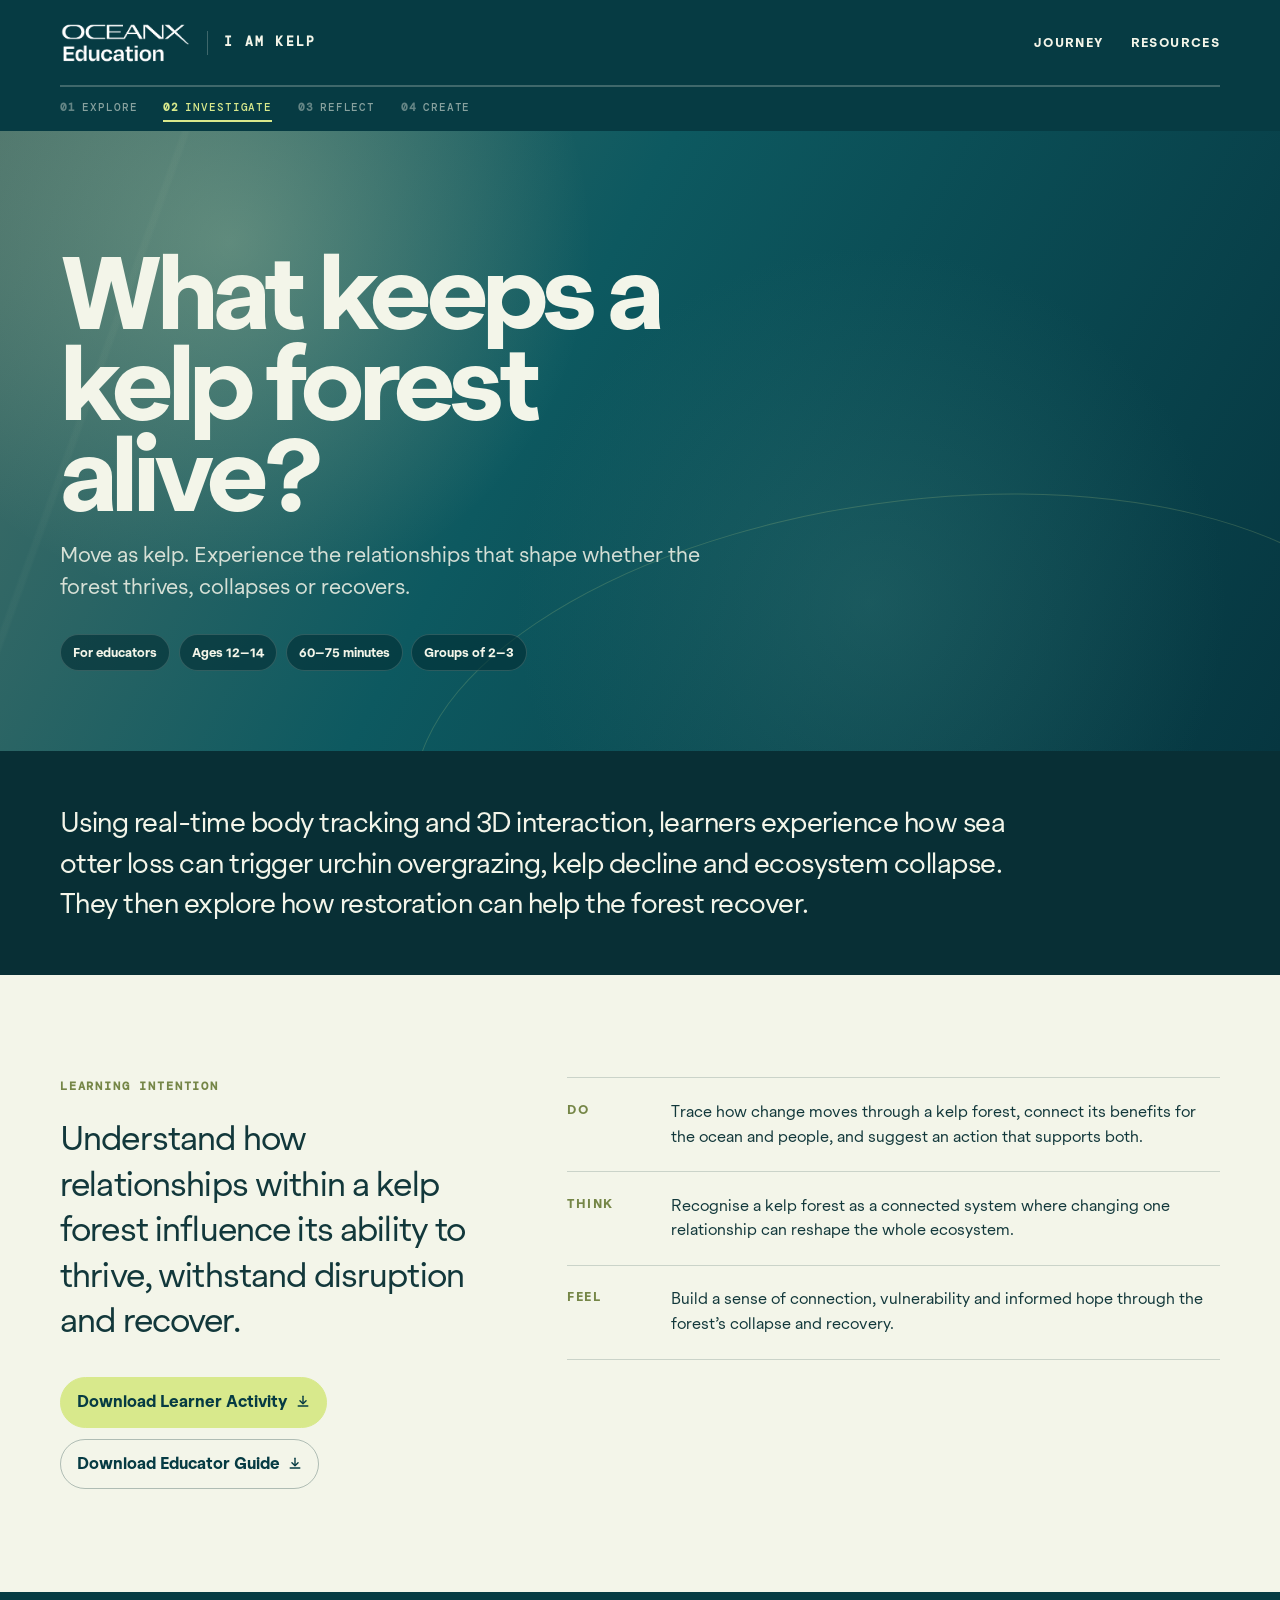
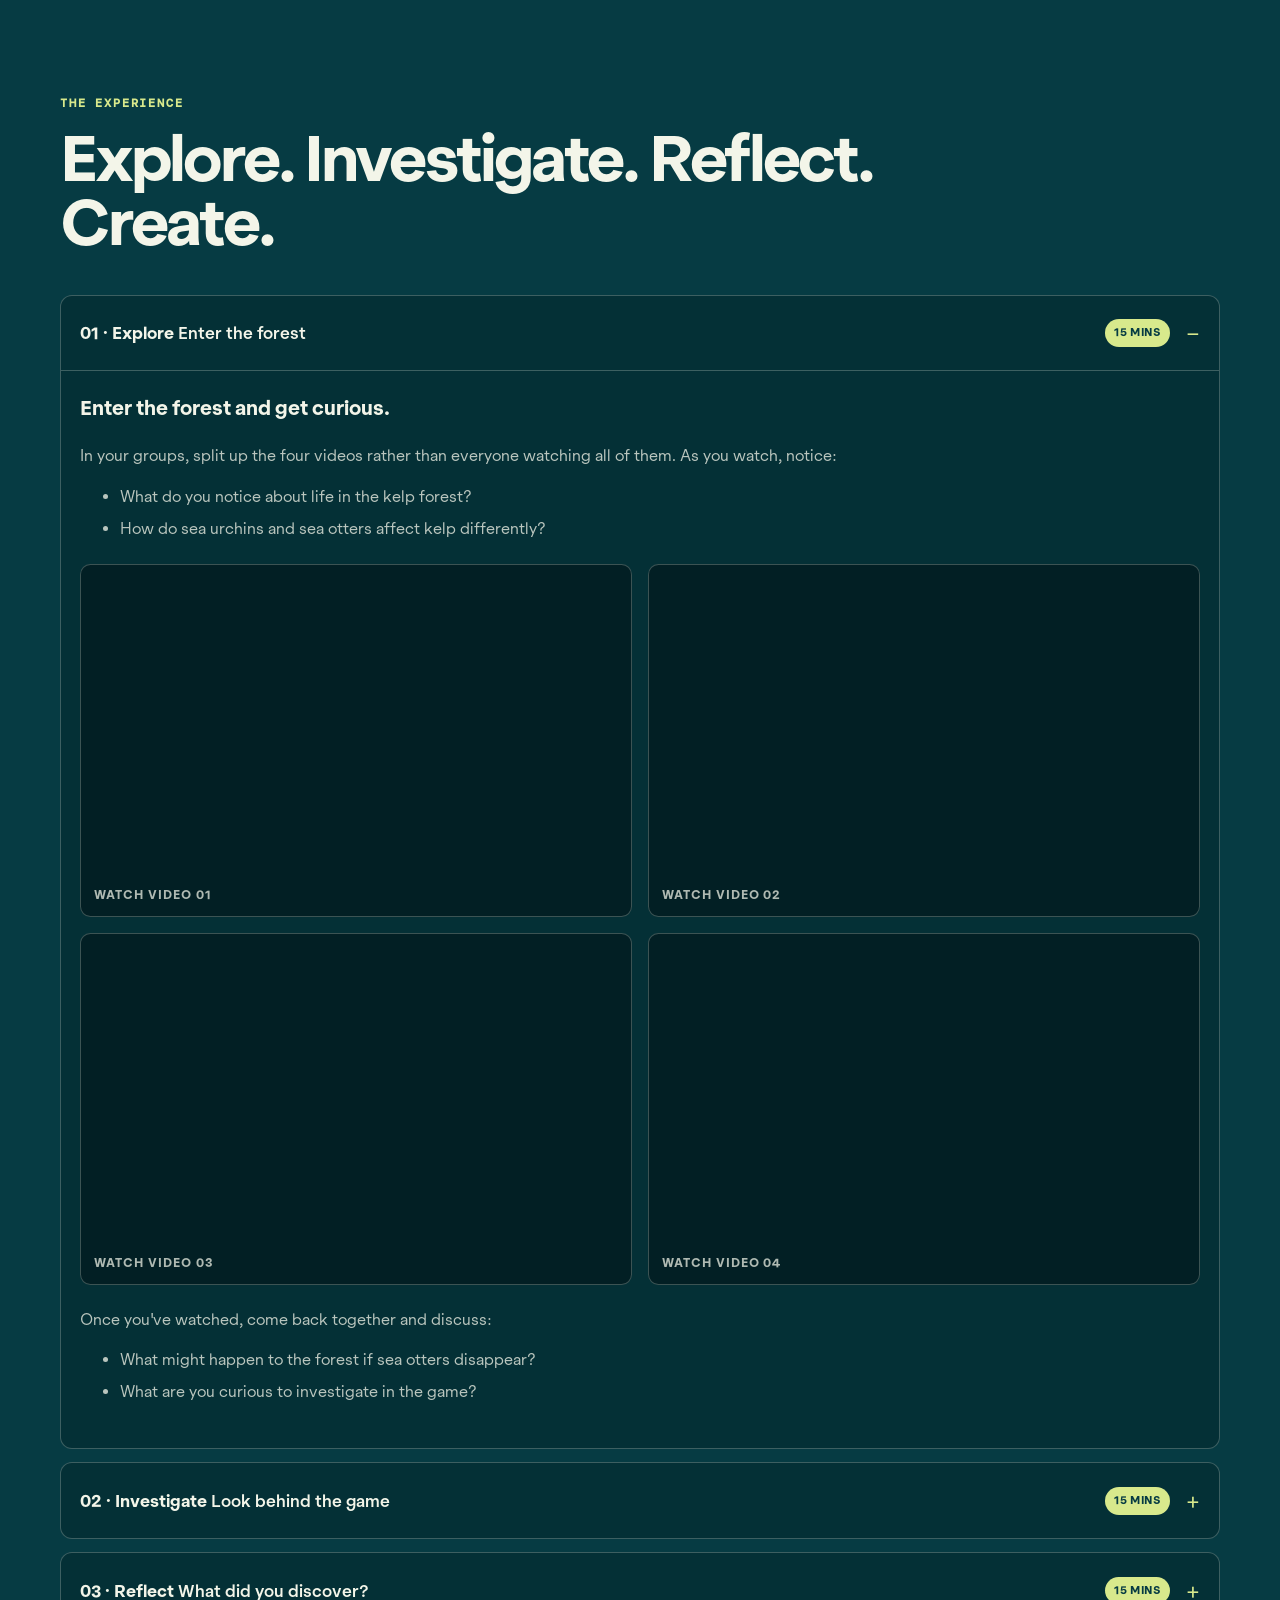
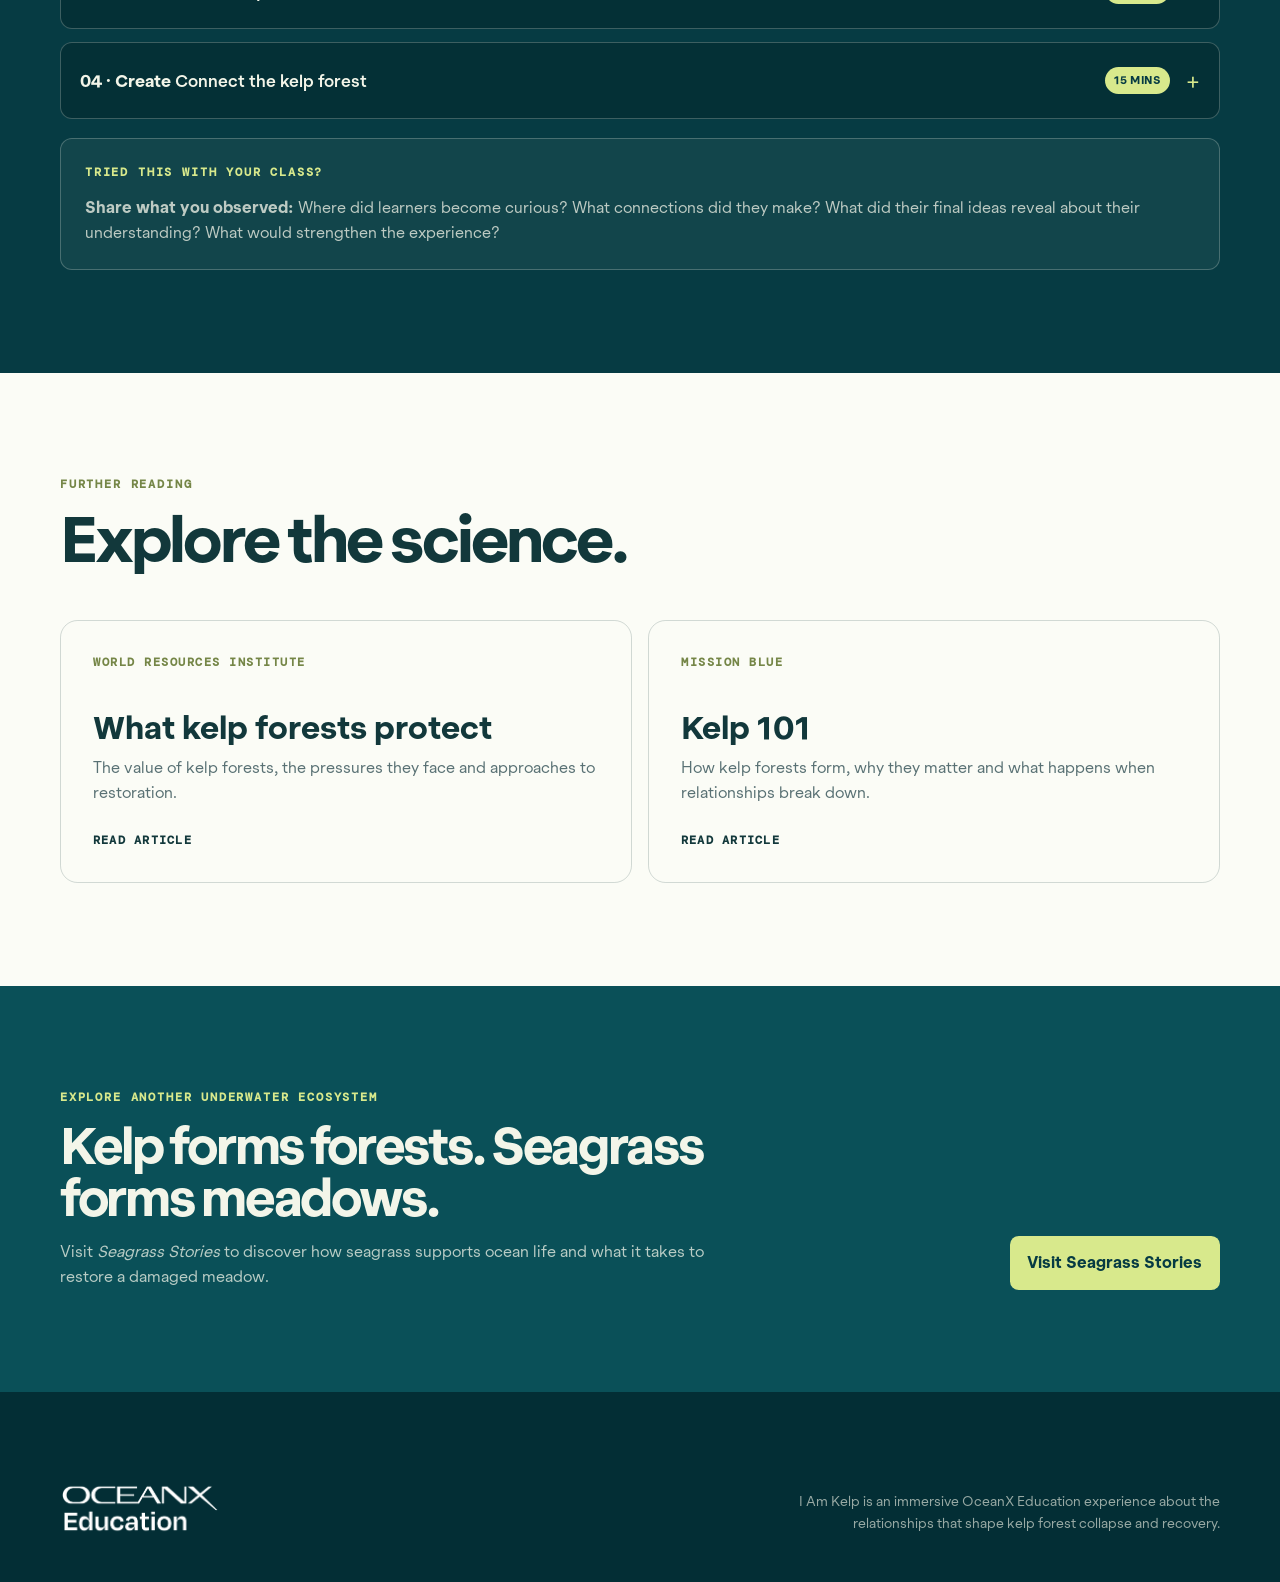
==== index.html @ fa471c7a "UI and navigation updates." ====
<!doctype html>
<html lang="en-GB">
<head>
<meta charset="utf-8"><meta name="viewport" content="width=device-width,initial-scale=1"><meta name="theme-color" content="#073f47">
<meta name="description" content="I Am Kelp learning journey and classroom resources from OceanX Education.">
<title>I Am Kelp | Learning Journey</title>
<link rel="icon" type="image/svg+xml" href="data:image/svg+xml,%3Csvg xmlns='http://www.w3.org/2000/svg' viewBox='0 0 64 64'%3E%3Crect width='64' height='64' rx='14' fill='%23073f47'/%3E%3Cpath d='M31 54c-2-13-1-28 10-44 3 12 0 23-7 31 7-4 12-10 16-18 1 13-5 24-19 31Z' fill='%23d7e98c'/%3E%3Cpath d='M31 54c3-16 8-29 14-38' fill='none' stroke='%23f2f4e8' stroke-width='2.2' stroke-linecap='round'/%3E%3C/svg%3E">
<style>
@font-face{font-family:'Zeist';src:url('assets/fonts/ZeistN2-Light.otf') format('opentype');font-weight:300;font-style:normal;font-display:swap}@font-face{font-family:'Zeist';src:url('assets/fonts/ZeistN2-Regular.otf') format('opentype');font-weight:400;font-style:normal;font-display:swap}@font-face{font-family:'Zeist';src:url('assets/fonts/ZeistN2-Medium.otf') format('opentype');font-weight:500;font-style:normal;font-display:swap}@font-face{font-family:'Zeist';src:url('assets/fonts/ZeistN2-SemiBold.otf') format('opentype');font-weight:600;font-style:normal;font-display:swap}@font-face{font-family:'Zeist';src:url('assets/fonts/ZeistN2-Bold.otf') format('opentype');font-weight:700;font-style:normal;font-display:swap}@font-face{font-family:'DM Mono';src:url('assets/fonts/DMMono-Medium.ttf') format('truetype');font-weight:500;font-style:normal;font-display:swap}
:root{--deep:#063b43;--ocean:#0a5058;--ocean-light:#39787a;--kelp:#758647;--lime:#d8e98c;--foam:#f3f5e9;--paper:#fbfcf6;--ink:#12383b;--muted:#597174;--line:rgba(18,56,59,.18);--white-line:rgba(243,245,233,.24);--shadow:0 20px 55px rgba(2,38,43,.16);--radius:1.1rem;--mono:"DM Mono","SFMono-Regular",monospace}
*{box-sizing:border-box}html{scroll-behavior:smooth}body{margin:0;color:var(--ink);background:var(--paper);font-family:"Zeist","Helvetica Neue",Arial,sans-serif;font-size:1rem;line-height:1.55;-webkit-font-smoothing:antialiased}a{color:inherit}img{max-width:100%}.skip-link{position:absolute;left:1rem;top:-5rem;z-index:20;padding:.7rem 1rem;background:var(--foam);color:var(--deep);border-radius:.4rem}.skip-link:focus{top:1rem}.shell{width:min(1160px,calc(100% - 2rem));margin-inline:auto}
.site-header{position:sticky;top:0;z-index:50;color:var(--foam);background:var(--deep)}.nav{min-height:5.4rem;display:flex;align-items:center;justify-content:space-between;gap:1.5rem;border-bottom:1px solid var(--white-line)}.brand{display:flex;align-items:center;gap:1rem;text-decoration:none}.brand img{width:8.2rem;height:auto}.brand-divider{width:1px;height:1.5rem;background:var(--white-line)}.brand-name{font-size:.83rem;font-weight:750;letter-spacing:.17em;text-transform:uppercase;font-family:var(--mono)}.nav-links{display:flex;align-items:center;gap:1.7rem}.nav-links a{color:var(--foam);text-decoration:none;font-size:.78rem;font-weight:750;letter-spacing:.11em;text-transform:uppercase}.nav-links a:hover,.nav-links a:focus-visible{color:var(--lime)}.progress-shell{border-top:1px solid var(--white-line)}.progress{display:flex;gap:1.6rem;overflow-x:auto;padding:.55rem 0;font-family:var(--mono);font-size:.7rem;letter-spacing:.08em;text-transform:uppercase;scrollbar-width:none}.progress::-webkit-scrollbar{display:none}.progress a{display:flex;align-items:center;gap:.4rem;flex:0 0 auto;color:rgba(243,245,233,.55);text-decoration:none;white-space:nowrap;padding:.2rem 0;border-bottom:2px solid transparent}.progress a b{font-weight:700;color:rgba(243,245,233,.4)}.progress a:hover{color:var(--foam)}.progress a.current{color:var(--lime);border-bottom-color:var(--lime)}.progress a.current b{color:var(--lime)}#journey,#step-1,#step-2,#step-3,#step-4,#resources{scroll-margin-top:8.5rem}
.hero{position:relative;min-height:620px;display:grid;align-items:end;overflow:hidden;color:var(--foam);background:radial-gradient(circle at 18% 18%,rgba(224,235,187,.28),transparent 31%),radial-gradient(circle at 68% 76%,rgba(65,128,124,.3),transparent 36%),linear-gradient(118deg,#466f68 0%,#0d5960 42%,#063640 100%)}.hero:before{content:"";position:absolute;inset:0;opacity:.34;background-image:linear-gradient(110deg,transparent 0 12%,rgba(225,235,194,.09) 12.2% 12.5%,transparent 12.7% 100%);pointer-events:none}.hero:after{content:"";position:absolute;inset:auto -10% -38% 32%;height:78%;border:1px solid rgba(216,233,140,.18);border-radius:50%;transform:rotate(-8deg);pointer-events:none}.hero-content{position:relative;z-index:1;padding:2rem 0 5rem;display:grid;grid-template-columns:minmax(0,1.45fr) minmax(300px,.75fr);align-items:end;gap:4rem}h1,h2,h3,p{margin-top:0}h1{max-width:760px;margin-bottom:1.2rem;font-size:clamp(3.25rem,8vw,6.8rem);line-height:.89;letter-spacing:-.055em}.hero-lead{max-width:680px;margin-bottom:0;color:rgba(243,245,233,.86);font-size:clamp(1.05rem,2vw,1.35rem);line-height:1.45}
main section{padding-block:clamp(4rem,8vw,7rem)}.overview{padding-block:clamp(2rem,4vw,3.5rem);color:var(--foam);background:#082f35}.overview p{max-width:960px;margin:0;font-size:clamp(1.2rem,2.5vw,1.75rem);line-height:1.45;letter-spacing:-.018em}.section-kicker{margin-bottom:.85rem;color:var(--kelp);font-size:.76rem;font-weight:800;letter-spacing:.15em;text-transform:uppercase;font-family:var(--mono)}h2{max-width:850px;margin-bottom:1.1rem;font-size:clamp(2.15rem,5vw,4.2rem);line-height:1;letter-spacing:-.045em}
.intention{background:var(--foam)}.intention-grid{display:grid;grid-template-columns:.78fr 1.22fr;gap:clamp(2rem,7vw,7rem);align-items:start}.intention-statement{padding-top:.35rem;font-size:clamp(1.45rem,3vw,2.15rem);line-height:1.32;letter-spacing:-.025em}.outcomes{display:grid;border-top:1px solid var(--line)}.outcome{display:grid;grid-template-columns:5.5rem 1fr;gap:1rem;padding:1.35rem 0;border-bottom:1px solid var(--line)}.outcome b{color:var(--kelp);font-size:.78rem;letter-spacing:.12em;text-transform:uppercase}.outcome p{margin:0}
.journey{color:var(--foam);background:var(--deep)}.journey .section-kicker{color:var(--lime)}

.meta{display:flex;flex-wrap:wrap;gap:.55rem;margin-top:2rem}.meta span{padding:.48rem .75rem;color:var(--foam);background:rgba(3,46,53,.62);border:1px solid rgba(243,245,233,.16);border-radius:999px;font-size:.78rem;font-weight:700}.downloads{display:flex;flex-wrap:wrap;gap:.7rem;margin-top:2rem}.downloads a{display:inline-flex;align-items:center;gap:.5rem;padding:.75rem 1rem;color:var(--deep);background:var(--lime);border:1px solid var(--lime);border-radius:999px;text-decoration:none;font-weight:800;transition:background-color .18s ease,border-color .18s ease,color .18s ease,box-shadow .18s ease,transform .12s ease}.downloads a:hover{background:#deec9d;border-color:#deec9d;box-shadow:0 4px 14px rgba(216,233,140,.35);transform:translateY(-1px)}.downloads a:active{background:#becd7b;border-color:#becd7b;box-shadow:none;transform:translateY(0) scale(.97)}.downloads a:focus-visible{outline:2px solid var(--lime);outline-offset:2px}.downloads .dl-icon{width:14px;height:14px;flex:0 0 auto;transition:transform .18s ease}.downloads a:hover .dl-icon{transform:translateY(2px)}.downloads a+ a{color:var(--deep);background:transparent;border-color:rgba(18,56,59,.3)}.downloads a+ a:hover{background:rgba(216,233,140,.18);border-color:var(--lime);box-shadow:none}.downloads a+ a:active{background:rgba(216,233,140,.32);border-color:var(--lime)}
.accordions{margin-top:2.5rem;display:grid;gap:.8rem}.accordions details{overflow:hidden;border:1px solid var(--white-line);border-radius:.75rem;background:rgba(1,26,30,.32)}.accordions summary{min-height:4.7rem;display:flex;align-items:center;gap:1rem;padding:1rem 1.2rem;cursor:pointer;list-style:none}.accordions summary::-webkit-details-marker{display:none}.accordions summary span{flex:1 1 auto;min-width:0;font-size:1.05rem;font-weight:600}.accordions summary b{color:var(--foam)}.accordions summary em{flex:0 0 auto;padding:.32rem .58rem;color:var(--deep);background:var(--lime);border-radius:999px;font-size:.7rem;font-style:normal;font-weight:800;letter-spacing:.06em;text-transform:uppercase}.accordions summary:after{content:"+";color:var(--lime);font-size:1.35rem;line-height:1}.accordions details[open] summary{border-bottom:1px solid var(--white-line)}.accordions details[open] summary:after{content:"−"}.detail-body{padding:1.4rem 1.2rem 1.7rem}.detail-body h3{font-size:1.25rem}.detail-body p,.detail-body li{color:rgba(243,245,233,.76)}.detail-body li+li{margin-top:.45rem}.video-grid{display:grid;grid-template-columns:1fr 1fr;gap:1rem;margin:1.4rem 0}.video{overflow:hidden;background:#021f24;border:1px solid var(--white-line);border-radius:.65rem}.video-frame{position:relative;aspect-ratio:16/9}.video iframe{position:absolute;inset:0;width:100%;height:100%;border:0}.video span{display:block;padding:.7rem .8rem;color:rgba(243,245,233,.72);font-size:.76rem;font-weight:750;letter-spacing:.08em;text-transform:uppercase}.game-button{display:inline-flex;align-items:center;gap:1rem;padding:.78rem 1rem;color:var(--deep);background:var(--lime);border-radius:.5rem;text-decoration:none;font-weight:800}.game-button small{font-weight:600;opacity:.72}.create-questions{margin:1.3rem 0;padding:1rem;border-left:3px solid var(--lime);background:rgba(243,245,233,.05)}.create-questions p{margin-bottom:.4rem}.create-questions ol{margin:.4rem 0 0;padding-left:1.25rem}.finish-line{margin-bottom:0!important;padding:1rem;border:1px solid var(--white-line);border-radius:.6rem}.finish-line b{color:var(--lime)}.feedback{margin-top:1.2rem;padding:1.5rem;border:1px solid var(--white-line);border-radius:.75rem;background:rgba(243,245,233,.05)}.feedback p:last-child{margin-bottom:0;color:rgba(243,245,233,.76)}
.resource-grid{margin-top:3rem;display:grid;grid-template-columns:repeat(2,1fr);gap:1rem}.resource-card{min-height:245px;display:flex;flex-direction:column;justify-content:space-between;padding:clamp(1.4rem,3vw,2rem);border:1px solid var(--line);border-radius:var(--radius);text-decoration:none;transition:transform .2s ease,border-color .2s ease,background .2s ease}.resource-card:hover,.resource-card:focus-visible{transform:translateY(-3px);border-color:var(--ocean-light);background:var(--foam)}.resource-type{color:var(--kelp);font-size:.73rem;font-weight:800;letter-spacing:.13em;text-transform:uppercase;font-family:var(--mono)}.resource-card h3{max-width:25ch;margin:2.5rem 0 .65rem;font-size:clamp(1.45rem,2.5vw,2rem);line-height:1.08}.resource-card p{margin:0;color:var(--muted)}.resource-action{margin-top:1.6rem;font-size:.78rem;font-weight:800;letter-spacing:.1em;text-transform:uppercase;font-family:var(--mono)}.next-ecosystem{color:var(--foam);background:var(--ocean)}.next-ecosystem .section-kicker{color:var(--lime)}.next-ecosystem h2{max-width:700px;font-size:clamp(2rem,4vw,3.3rem)}.next-ecosystem p:not(.section-kicker){max-width:650px;margin-bottom:0;color:rgba(243,245,233,.75)}.next-inner{display:flex;align-items:flex-end;justify-content:space-between;gap:3rem}.next-inner>a{flex:0 0 auto;padding:.9rem 1.1rem;color:var(--deep);background:var(--lime);border-radius:.55rem;text-decoration:none;font-weight:800}
footer{color:var(--foam);background:#032e35}.footer-inner{min-height:190px;padding-block:3rem;display:flex;align-items:flex-end;justify-content:space-between;gap:2rem}.footer-logo{width:10rem}.footer-copy{max-width:480px;margin:0;color:rgba(243,245,233,.62);font-size:.87rem;text-align:right}:focus-visible{outline:3px solid var(--lime);outline-offset:4px}
@media(max-width:820px){.nav{min-height:4.8rem}.brand img{width:7.2rem}.brand-divider,.brand-name{display:none}.nav-links a:not(:last-child){display:none}.hero{min-height:auto}.hero-content{padding:2.5rem 0 3rem;grid-template-columns:1fr;gap:2.4rem}.intention-grid{grid-template-columns:1fr}.resource-grid{grid-template-columns:1fr}.next-inner{align-items:flex-start;flex-direction:column;gap:1.5rem}main section{padding-block:clamp(2.75rem,6vw,4.5rem)}.overview{padding-block:clamp(1.5rem,4vw,2.5rem)}.accordions{margin-top:1.8rem}.footer-inner{padding-block:2.25rem}.progress{gap:1.1rem;padding:.45rem 0}#journey,#step-1,#step-2,#step-3,#step-4,#resources{scroll-margin-top:7.25rem}}
@media(max-width:520px){.shell{width:min(100% - 1.25rem,1160px)}.hero-content{padding-top:2rem;padding-bottom:2.4rem}h1{font-size:clamp(2.75rem,14vw,4.3rem)}.hero-lead{font-size:1rem}main section{padding-block:2.5rem}.overview{padding-block:1.5rem}.intention-grid{gap:1.75rem}.accordions{margin-top:1.5rem}.accordions summary{min-height:0;padding:.85rem 1rem}.detail-body{padding:1.1rem 1rem 1.3rem}.outcome{grid-template-columns:1fr;gap:.3rem;padding:1rem 0}.accordions summary{align-items:flex-start;flex-wrap:wrap}.accordions summary span{flex:1 1 70%;font-size:.98rem}.accordions summary em{order:3}.video-grid{grid-template-columns:1fr}.game-button{align-items:flex-start;flex-direction:column;gap:.15rem}.resource-card{min-height:0}.resource-grid{margin-top:1.75rem}.footer-inner{padding-block:1.75rem;align-items:flex-start;flex-direction:column}.footer-copy{text-align:left}.progress{gap:.9rem;font-size:.65rem}#journey,#step-1,#step-2,#step-3,#step-4,#resources{scroll-margin-top:6.75rem}}
@media(prefers-reduced-motion:reduce){html{scroll-behavior:auto}.resource-card{transition:none}}
@media print{@page{size:A4;margin:14mm}body{color:#102f32;background:#fff;font-size:10.5pt}.site-header,footer{display:none}.hero{min-height:auto;color:#102f32;background:none}.hero:before,.hero:after{display:none}.hero-content{display:block;padding:0 0 12mm}h1{font-size:32pt}.hero-lead{color:#415d5f}main section{padding:8mm 0}.overview,.intention,.journey,.resources,.next-ecosystem{color:#102f32;background:none}.overview p{font-size:14pt}.journey .section-kicker,.section-kicker,.next-ecosystem .section-kicker{color:#5e6e35}.accordions details{break-inside:avoid;color:#102f32;background:#fff;border-color:#bbb}.accordions summary{min-height:0;padding:4mm;border-color:#bbb}.accordions summary b{color:#102f32}.accordions summary em{color:#102f32;background:#fff;border:1px solid #999}.accordions summary:after,.video-grid{display:none}.accordions .detail-body{display:block!important;padding:4mm}.detail-body p,.detail-body li,.feedback p:last-child,.next-ecosystem p:not(.section-kicker){color:#415d5f}.feedback{border-color:#bbb;background:#fff}.resource-grid{break-inside:avoid}.resource-card{min-height:0;color:#102f32;background:#fff;box-shadow:none}a{text-decoration:none}}
</style>
</head>
<body>
<a class="skip-link" href="#main">Skip to learning journey</a>
<header class="site-header"><div class="shell nav"><a class="brand" href="#top" aria-label="OceanX Education, I Am Kelp home"><img src="assets/logos/OceanX-Education-Logo-White.png" alt="OceanX Education"><span class="brand-divider" aria-hidden="true"></span><span class="brand-name">I Am Kelp</span></a><nav class="nav-links" aria-label="Main navigation"><a href="#journey">Journey</a><a href="#resources">Resources</a></nav></div><div class="shell progress-shell"><nav class="progress" aria-label="Learning journey progress"><a href="#step-1" data-step="step-1"><b>01</b><span>Explore</span></a><a href="#step-2" data-step="step-2"><b>02</b><span>Investigate</span></a><a href="#step-3" data-step="step-3"><b>03</b><span>Reflect</span></a><a href="#step-4" data-step="step-4"><b>04</b><span>Create</span></a></nav></div></header>
<section class="hero" id="top"><div class="shell hero-content"><div><h1>What keeps a kelp forest alive?</h1><p class="hero-lead">Move as kelp. Experience the relationships that shape whether the forest thrives, collapses or recovers.</p><div class="meta"><span>For educators</span><span>Ages 12–14</span><span>60–75 minutes</span><span>Groups of 2–3</span></div></div></div></section>
<main id="main">
<section class="overview"><div class="shell"><p>Using real-time body tracking and 3D interaction, learners experience how sea otter loss can trigger urchin overgrazing, kelp decline and ecosystem collapse. They then explore how restoration can help the forest recover.</p></div></section>
<section class="intention" id="about"><div class="shell intention-grid"><div><p class="section-kicker">Learning intention</p><p class="intention-statement">Understand how relationships within a kelp forest influence its ability to thrive, withstand disruption and recover.</p><div class="downloads"><a href="iamkelp-learner-activity.html">Download Learner Activity<svg class="dl-icon" viewBox="0 0 16 16" fill="none" stroke="currentColor" stroke-width="1.6" stroke-linecap="round" stroke-linejoin="round" aria-hidden="true"><path d="M8 1.5v8"/><path d="M4.5 6.5L8 10l3.5-3.5"/><path d="M2.5 12.5h11"/></svg></a><a href="iamkelp-educator-guide.html">Download Educator Guide<svg class="dl-icon" viewBox="0 0 16 16" fill="none" stroke="currentColor" stroke-width="1.6" stroke-linecap="round" stroke-linejoin="round" aria-hidden="true"><path d="M8 1.5v8"/><path d="M4.5 6.5L8 10l3.5-3.5"/><path d="M2.5 12.5h11"/></svg></a></div></div><div class="outcomes" aria-label="Learning outcomes"><div class="outcome"><b>Do</b><p>Trace how change moves through a kelp forest, connect its benefits for the ocean and people, and suggest an action that supports both.</p></div><div class="outcome"><b>Think</b><p>Recognise a kelp forest as a connected system where changing one relationship can reshape the whole ecosystem.</p></div><div class="outcome"><b>Feel</b><p>Build a sense of connection, vulnerability and informed hope through the forest’s collapse and recovery.</p></div></div></div></section>
<section class="journey" id="journey"><div class="shell"><p class="section-kicker">The experience</p><h2>Explore. Investigate. Reflect. Create.</h2><div class="accordions">
<details id="step-1" open><summary><span><b>01 · Explore</b> Enter the forest</span><em>15 mins</em></summary><div class="detail-body"><h3>Enter the forest and get curious.</h3><p>In your groups, split up the four videos rather than everyone watching all of them. As you watch, notice:</p><ul><li>What do you notice about life in the kelp forest?</li><li>How do sea urchins and sea otters affect kelp differently?</li></ul><div class="video-grid"><div class="video"><div class="video-frame"><iframe loading="lazy" src="https://www.youtube-nocookie.com/embed/kzHJSJHAJ0c" title="Explore video 1" allow="accelerometer; autoplay; clipboard-write; encrypted-media; gyroscope; picture-in-picture; web-share" allowfullscreen></iframe></div><span>Watch video 01</span></div><div class="video"><div class="video-frame"><iframe loading="lazy" src="https://www.youtube-nocookie.com/embed/5pGdwqCRcDQ" title="Explore video 2" allow="accelerometer; autoplay; clipboard-write; encrypted-media; gyroscope; picture-in-picture; web-share" allowfullscreen></iframe></div><span>Watch video 02</span></div><div class="video"><div class="video-frame"><iframe loading="lazy" src="https://www.youtube-nocookie.com/embed/QQ-idD8qRD4" title="Explore video 3" allow="accelerometer; autoplay; clipboard-write; encrypted-media; gyroscope; picture-in-picture; web-share" allowfullscreen></iframe></div><span>Watch video 03</span></div><div class="video"><div class="video-frame"><iframe loading="lazy" src="https://www.youtube-nocookie.com/embed/fM_bn_nxMwY" title="Explore video 4" allow="accelerometer; autoplay; clipboard-write; encrypted-media; gyroscope; picture-in-picture; web-share" allowfullscreen></iframe></div><span>Watch video 04</span></div></div><p>Once you've watched, come back together and discuss:</p><ul><li>What might happen to the forest if sea otters disappear?</li><li>What are you curious to investigate in the game?</li></ul></div></details>
<details id="step-2"><summary><span><b>02 · Investigate</b> Look behind the game</span><em>15 mins</em></summary><div class="detail-body"><h3>Play through the lens of a scientist.</h3><p>Become kelp, move with the forest and experience changing conditions. As the ecosystem responds, investigate:</p><ul><li>What changes first?</li><li>Which relationships help the forest remain resilient?</li><li>What drives the shift from kelp forest to urchin barren?</li><li>What conditions support recovery?</li></ul><a class="game-button" href="https://i-am-kelp-web.vercel.app/" target="_blank" rel="noopener">Play I Am Kelp <small>Camera access required</small></a><p class="device-note">Use a laptop or desktop with a webcam, positioned so a player's whole body is in frame. Phones and tablets are not supported.</p></div></details>
<details id="step-3"><summary><span><b>03 · Reflect</b> What did you discover?</span><em>15 mins</em></summary><div class="detail-body"><h3>Pause and make sense of the experience.</h3><p>Reflect independently, then compare your thinking with someone else.</p><ul><li>What did you experience that changed how you think about kelp forests?</li><li>Which cause-and-effect relationship now feels most important?</li><li>What are you curious to investigate further?</li></ul></div></details>
<details id="step-4"><summary><span><b>04 · Create</b> Connect the kelp forest</span><em>15 mins</em></summary><div class="detail-body"><h3>How does a healthy kelp forest help both the ocean and people?</h3><p>In groups of 2–3, use the kelp forest drawing starter in the <b>Learner Activity</b>. Colour the forest and add animals, labels and other details that show how life is connected. Then add:</p><ul><li>animals and plants that depend on kelp</li><li>ways kelp forests help people</li><li>threats that can damage the forest</li><li>actions that could help it recover</li></ul><p>Draw lines between ideas. Label each connection with a phrase such as <i>provides a home for</i>, <i>protects</i>, <i>depends on</i>, <i>damages</i> or <i>helps recover</i>.</p><div class="create-questions"><p><b>Discuss</b></p><ol><li>Which benefit matters most to ocean life?</li><li>Which benefit matters most to people?</li><li>Could helping people ever harm the forest?</li><li>What could we do to support both?</li></ol></div><p class="finish-line"><b>Finish this sentence:</b><br>We would __________ because it would help __________ and __________.</p></div></details>
</div><aside class="feedback"><p class="section-kicker">Tried this with your class?</p><p><b>Share what you observed:</b> Where did learners become curious? What connections did they make? What did their final ideas reveal about their understanding? What would strengthen the experience?</p></aside></div></section>
<section class="resources" id="resources"><div class="shell"><p class="section-kicker">Further reading</p><h2>Explore the science.</h2><div class="resource-grid"><a class="resource-card" href="https://www.wri.org/insights/what-kelp-forests-protect" target="_blank" rel="noopener"><span class="resource-type">World Resources Institute</span><div><h3>What kelp forests protect</h3><p>The value of kelp forests, the pressures they face and approaches to restoration.</p><div class="resource-action">Read article</div></div></a><a class="resource-card" href="https://missionblue.org/2025/05/kelp-101-what-are-kelp-forests-and-why-do-they-matter/" target="_blank" rel="noopener"><span class="resource-type">Mission Blue</span><div><h3>Kelp 101</h3><p>How kelp forests form, why they matter and what happens when relationships break down.</p><div class="resource-action">Read article</div></div></a></div></div></section>
<section class="next-ecosystem"><div class="shell next-inner"><div><p class="section-kicker">Explore another underwater ecosystem</p><h2>Kelp forms forests. Seagrass forms meadows.</h2><p>Visit <i>Seagrass Stories</i> to discover how seagrass supports ocean life and what it takes to restore a damaged meadow.</p></div><a href="https://seagrassstoriesforschools.oceanx.org/" target="_blank" rel="noopener">Visit Seagrass Stories</a></div></section>
</main>
<footer><div class="shell footer-inner"><img class="footer-logo" src="assets/logos/OceanX-Education-Logo-White.png" alt="OceanX Education"><p class="footer-copy">I Am Kelp is an immersive OceanX Education experience about the relationships that shape kelp forest collapse and recovery.</p></div></footer>
<script>(function(){
var links=document.querySelectorAll('.progress a');
links.forEach(function(a){
a.addEventListener('click',function(){
var d=document.getElementById(a.getAttribute('data-step'));
if(d)d.open=true;
});
});
if('IntersectionObserver' in window){
var observer=new IntersectionObserver(function(entries){
entries.forEach(function(entry){
if(!entry.isIntersecting)return;
var link=document.querySelector('.progress a[data-step="'+entry.target.id+'"]');
if(!link)return;
links.forEach(function(a){a.classList.remove('current');});
link.classList.add('current');
});
},{rootMargin:'-45% 0px -50% 0px',threshold:0});
links.forEach(function(a){
var el=document.getElementById(a.getAttribute('data-step'));
if(el)observer.observe(el);
});
}
})();</script>
</body></html>
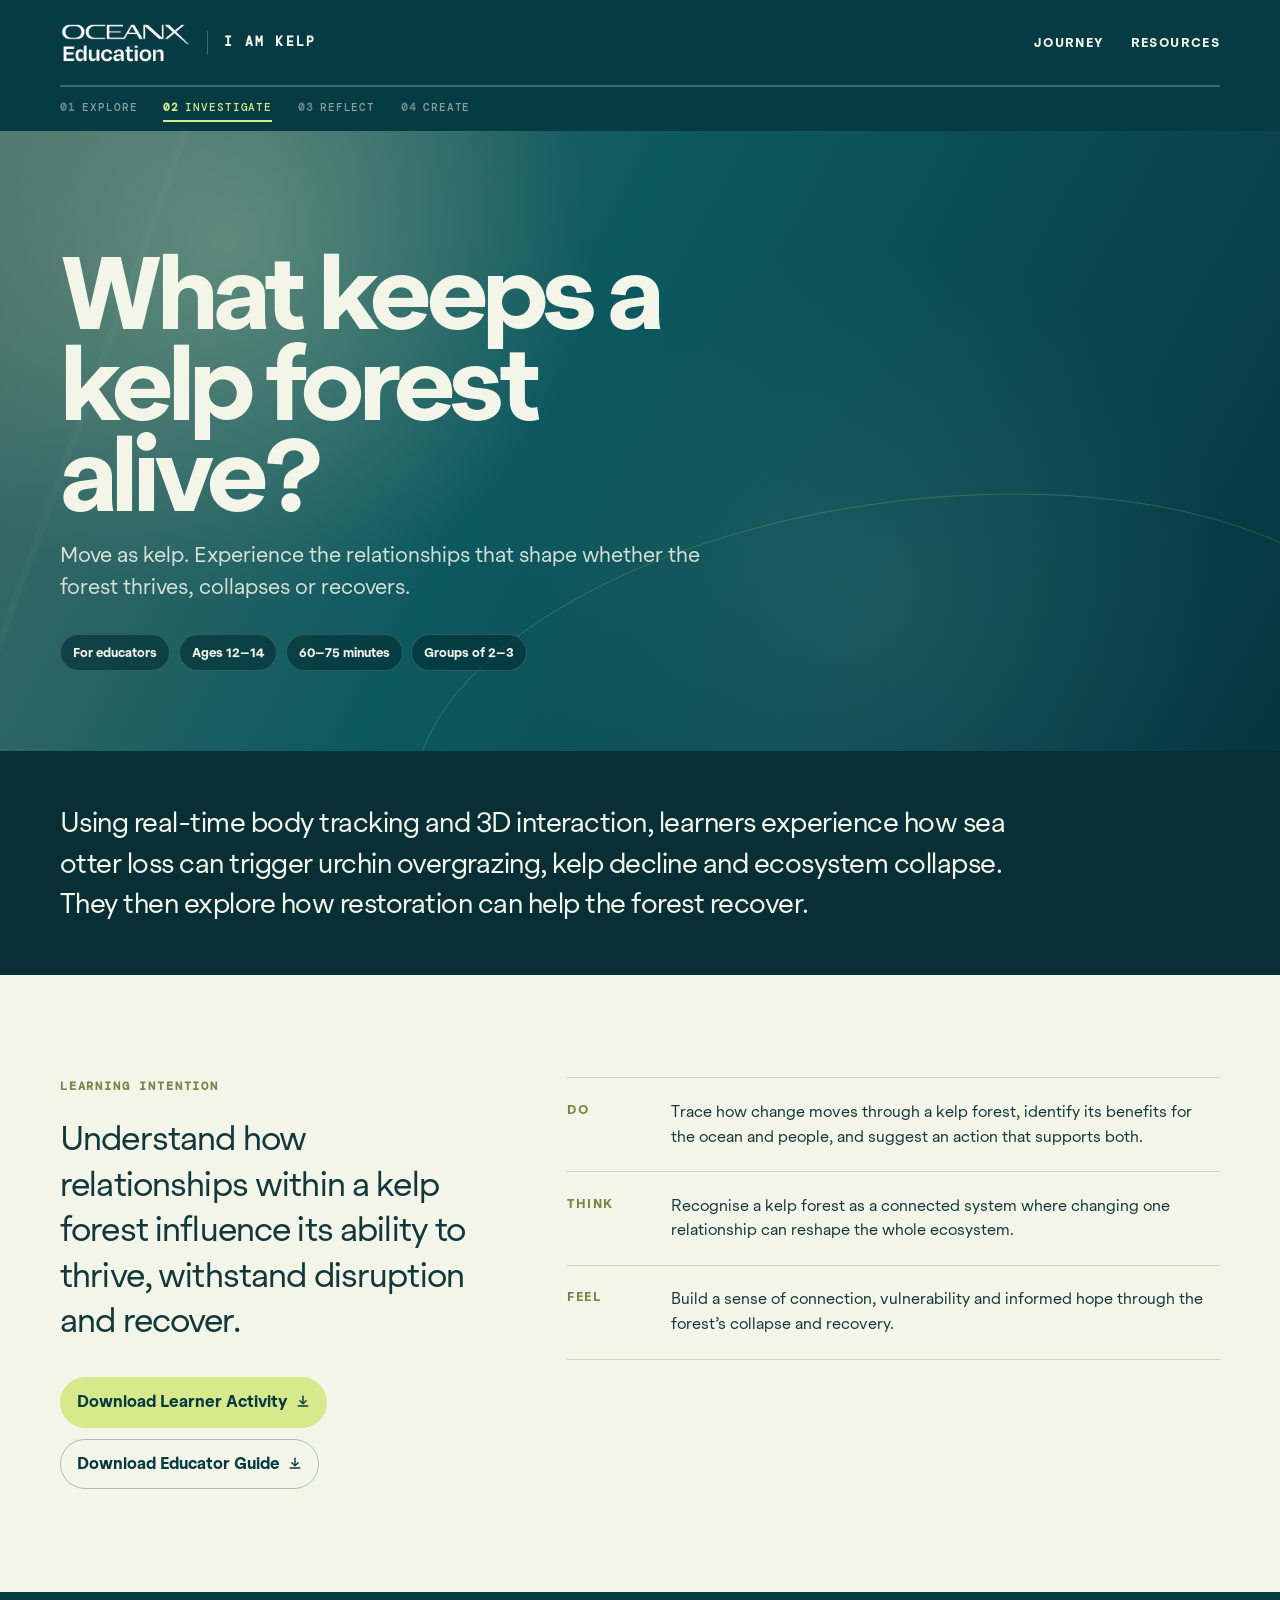
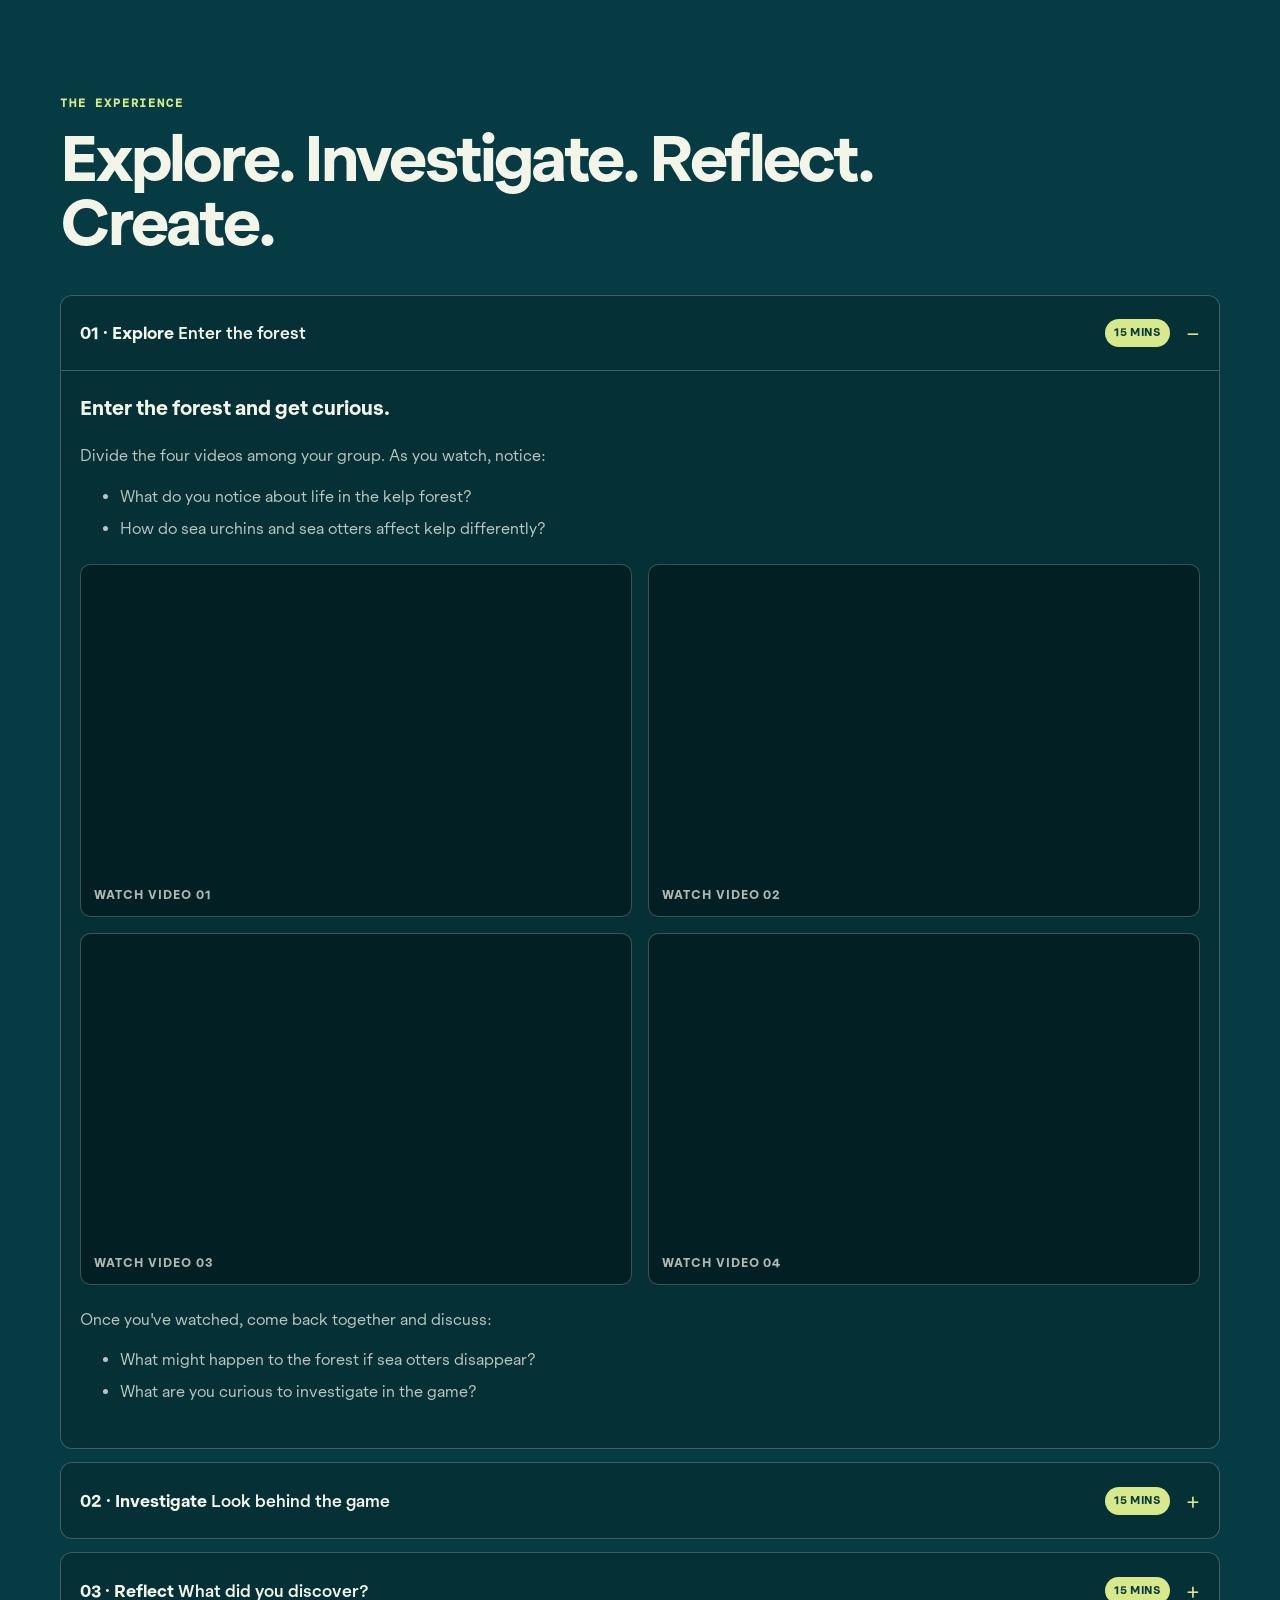
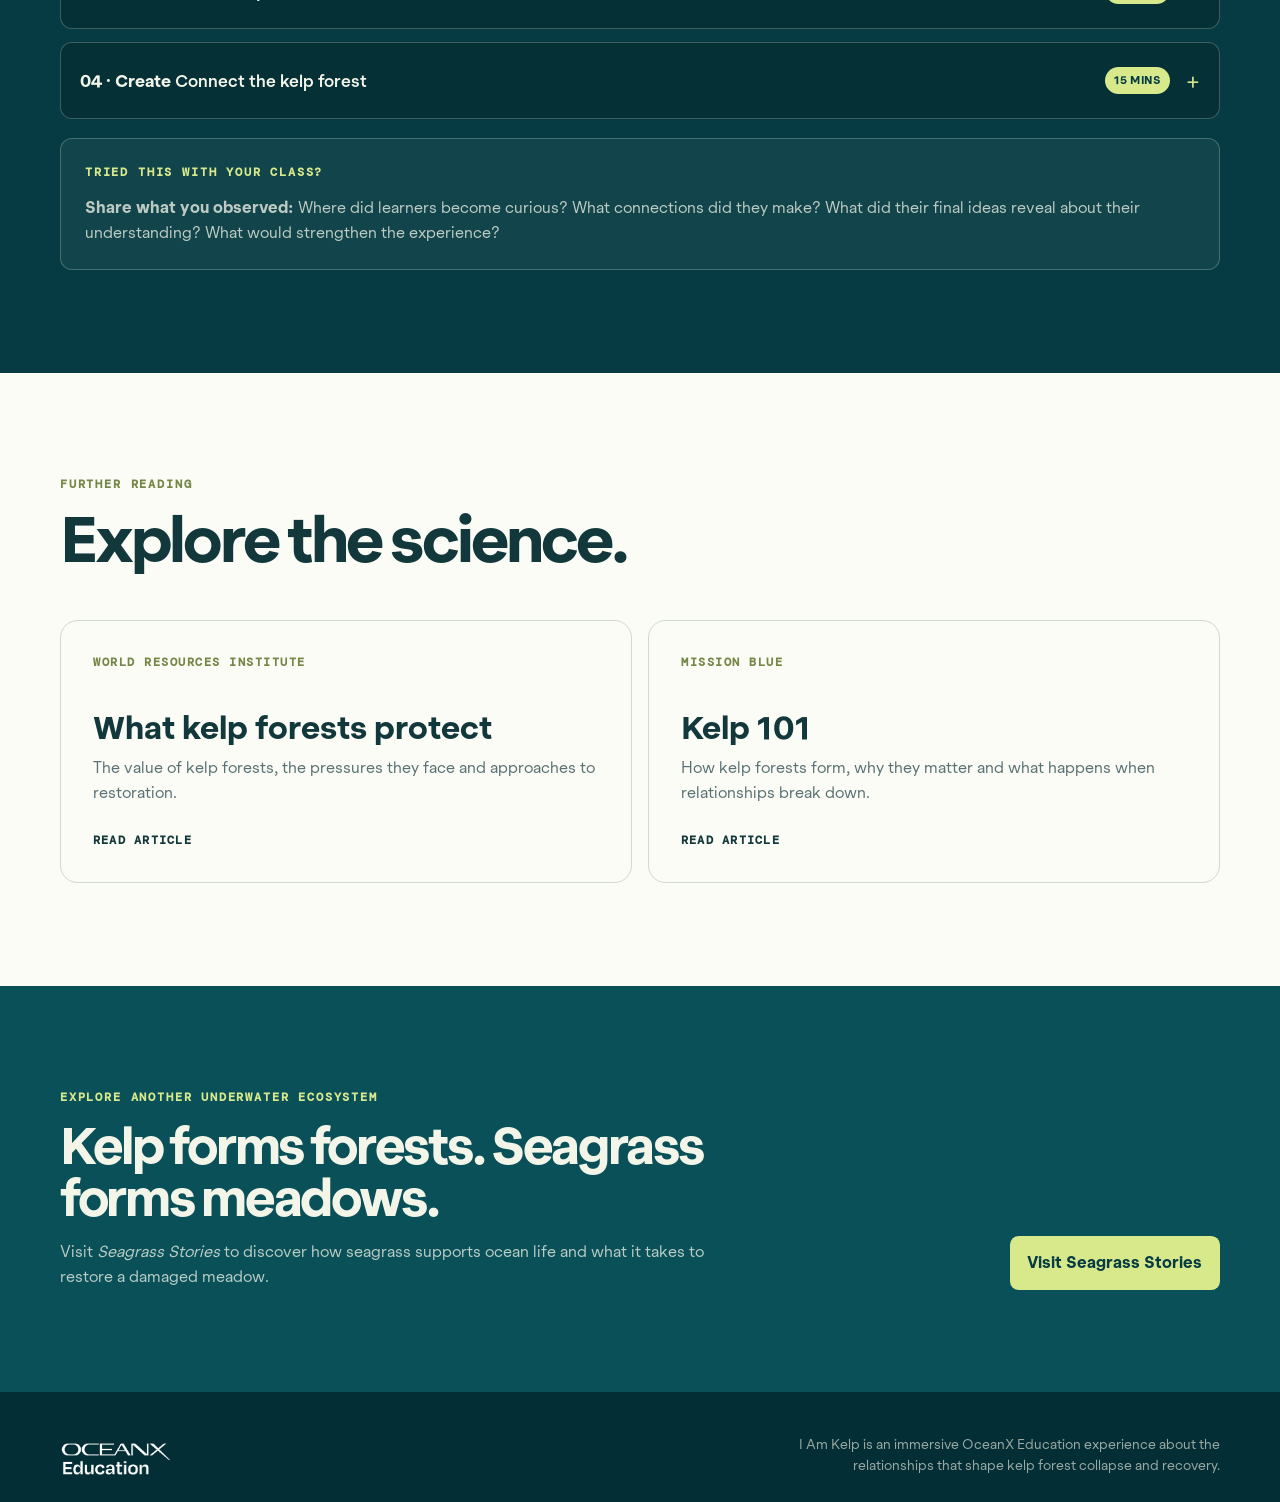
==== commit fd2d8172: "Refine modular page structure" ====
--- a/index.html
+++ b/index.html
@@ -1,69 +1,275 @@
 <!doctype html>
 <html lang="en-GB">
+
 <head>
-<meta charset="utf-8"><meta name="viewport" content="width=device-width,initial-scale=1"><meta name="theme-color" content="#073f47">
-<meta name="description" content="I Am Kelp learning journey and classroom resources from OceanX Education.">
-<title>I Am Kelp | Learning Journey</title>
-<link rel="icon" type="image/svg+xml" href="data:image/svg+xml,%3Csvg xmlns='http://www.w3.org/2000/svg' viewBox='0 0 64 64'%3E%3Crect width='64' height='64' rx='14' fill='%23073f47'/%3E%3Cpath d='M31 54c-2-13-1-28 10-44 3 12 0 23-7 31 7-4 12-10 16-18 1 13-5 24-19 31Z' fill='%23d7e98c'/%3E%3Cpath d='M31 54c3-16 8-29 14-38' fill='none' stroke='%23f2f4e8' stroke-width='2.2' stroke-linecap='round'/%3E%3C/svg%3E">
-<style>
-@font-face{font-family:'Zeist';src:url('assets/fonts/ZeistN2-Light.otf') format('opentype');font-weight:300;font-style:normal;font-display:swap}@font-face{font-family:'Zeist';src:url('assets/fonts/ZeistN2-Regular.otf') format('opentype');font-weight:400;font-style:normal;font-display:swap}@font-face{font-family:'Zeist';src:url('assets/fonts/ZeistN2-Medium.otf') format('opentype');font-weight:500;font-style:normal;font-display:swap}@font-face{font-family:'Zeist';src:url('assets/fonts/ZeistN2-SemiBold.otf') format('opentype');font-weight:600;font-style:normal;font-display:swap}@font-face{font-family:'Zeist';src:url('assets/fonts/ZeistN2-Bold.otf') format('opentype');font-weight:700;font-style:normal;font-display:swap}@font-face{font-family:'DM Mono';src:url('assets/fonts/DMMono-Medium.ttf') format('truetype');font-weight:500;font-style:normal;font-display:swap}
-:root{--deep:#063b43;--ocean:#0a5058;--ocean-light:#39787a;--kelp:#758647;--lime:#d8e98c;--foam:#f3f5e9;--paper:#fbfcf6;--ink:#12383b;--muted:#597174;--line:rgba(18,56,59,.18);--white-line:rgba(243,245,233,.24);--shadow:0 20px 55px rgba(2,38,43,.16);--radius:1.1rem;--mono:"DM Mono","SFMono-Regular",monospace}
-*{box-sizing:border-box}html{scroll-behavior:smooth}body{margin:0;color:var(--ink);background:var(--paper);font-family:"Zeist","Helvetica Neue",Arial,sans-serif;font-size:1rem;line-height:1.55;-webkit-font-smoothing:antialiased}a{color:inherit}img{max-width:100%}.skip-link{position:absolute;left:1rem;top:-5rem;z-index:20;padding:.7rem 1rem;background:var(--foam);color:var(--deep);border-radius:.4rem}.skip-link:focus{top:1rem}.shell{width:min(1160px,calc(100% - 2rem));margin-inline:auto}
-.site-header{position:sticky;top:0;z-index:50;color:var(--foam);background:var(--deep)}.nav{min-height:5.4rem;display:flex;align-items:center;justify-content:space-between;gap:1.5rem;border-bottom:1px solid var(--white-line)}.brand{display:flex;align-items:center;gap:1rem;text-decoration:none}.brand img{width:8.2rem;height:auto}.brand-divider{width:1px;height:1.5rem;background:var(--white-line)}.brand-name{font-size:.83rem;font-weight:750;letter-spacing:.17em;text-transform:uppercase;font-family:var(--mono)}.nav-links{display:flex;align-items:center;gap:1.7rem}.nav-links a{color:var(--foam);text-decoration:none;font-size:.78rem;font-weight:750;letter-spacing:.11em;text-transform:uppercase}.nav-links a:hover,.nav-links a:focus-visible{color:var(--lime)}.progress-shell{border-top:1px solid var(--white-line)}.progress{display:flex;gap:1.6rem;overflow-x:auto;padding:.55rem 0;font-family:var(--mono);font-size:.7rem;letter-spacing:.08em;text-transform:uppercase;scrollbar-width:none}.progress::-webkit-scrollbar{display:none}.progress a{display:flex;align-items:center;gap:.4rem;flex:0 0 auto;color:rgba(243,245,233,.55);text-decoration:none;white-space:nowrap;padding:.2rem 0;border-bottom:2px solid transparent}.progress a b{font-weight:700;color:rgba(243,245,233,.4)}.progress a:hover{color:var(--foam)}.progress a.current{color:var(--lime);border-bottom-color:var(--lime)}.progress a.current b{color:var(--lime)}#journey,#step-1,#step-2,#step-3,#step-4,#resources{scroll-margin-top:8.5rem}
-.hero{position:relative;min-height:620px;display:grid;align-items:end;overflow:hidden;color:var(--foam);background:radial-gradient(circle at 18% 18%,rgba(224,235,187,.28),transparent 31%),radial-gradient(circle at 68% 76%,rgba(65,128,124,.3),transparent 36%),linear-gradient(118deg,#466f68 0%,#0d5960 42%,#063640 100%)}.hero:before{content:"";position:absolute;inset:0;opacity:.34;background-image:linear-gradient(110deg,transparent 0 12%,rgba(225,235,194,.09) 12.2% 12.5%,transparent 12.7% 100%);pointer-events:none}.hero:after{content:"";position:absolute;inset:auto -10% -38% 32%;height:78%;border:1px solid rgba(216,233,140,.18);border-radius:50%;transform:rotate(-8deg);pointer-events:none}.hero-content{position:relative;z-index:1;padding:2rem 0 5rem;display:grid;grid-template-columns:minmax(0,1.45fr) minmax(300px,.75fr);align-items:end;gap:4rem}h1,h2,h3,p{margin-top:0}h1{max-width:760px;margin-bottom:1.2rem;font-size:clamp(3.25rem,8vw,6.8rem);line-height:.89;letter-spacing:-.055em}.hero-lead{max-width:680px;margin-bottom:0;color:rgba(243,245,233,.86);font-size:clamp(1.05rem,2vw,1.35rem);line-height:1.45}
-main section{padding-block:clamp(4rem,8vw,7rem)}.overview{padding-block:clamp(2rem,4vw,3.5rem);color:var(--foam);background:#082f35}.overview p{max-width:960px;margin:0;font-size:clamp(1.2rem,2.5vw,1.75rem);line-height:1.45;letter-spacing:-.018em}.section-kicker{margin-bottom:.85rem;color:var(--kelp);font-size:.76rem;font-weight:800;letter-spacing:.15em;text-transform:uppercase;font-family:var(--mono)}h2{max-width:850px;margin-bottom:1.1rem;font-size:clamp(2.15rem,5vw,4.2rem);line-height:1;letter-spacing:-.045em}
-.intention{background:var(--foam)}.intention-grid{display:grid;grid-template-columns:.78fr 1.22fr;gap:clamp(2rem,7vw,7rem);align-items:start}.intention-statement{padding-top:.35rem;font-size:clamp(1.45rem,3vw,2.15rem);line-height:1.32;letter-spacing:-.025em}.outcomes{display:grid;border-top:1px solid var(--line)}.outcome{display:grid;grid-template-columns:5.5rem 1fr;gap:1rem;padding:1.35rem 0;border-bottom:1px solid var(--line)}.outcome b{color:var(--kelp);font-size:.78rem;letter-spacing:.12em;text-transform:uppercase}.outcome p{margin:0}
-.journey{color:var(--foam);background:var(--deep)}.journey .section-kicker{color:var(--lime)}
+    <meta charset="utf-8">
+    <meta name="viewport" content="width=device-width,initial-scale=1">
+    <meta name="theme-color" content="#073f47">
+    <meta name="description" content="I Am Kelp learning journey and classroom resources from OceanX Education.">
+    <title>I Am Kelp | Learning Journey</title>
+    <link rel="icon" type="image/svg+xml"
+        href="data:image/svg+xml,%3Csvg xmlns='http://www.w3.org/2000/svg' viewBox='0 0 64 64'%3E%3Crect width='64' height='64' rx='14' fill='%23073f47'/%3E%3Cpath d='M31 54c-2-13-1-28 10-44 3 12 0 23-7 31 7-4 12-10 16-18 1 13-5 24-19 31Z' fill='%23d7e98c'/%3E%3Cpath d='M31 54c3-16 8-29 14-38' fill='none' stroke='%23f2f4e8' stroke-width='2.2' stroke-linecap='round'/%3E%3C/svg%3E">
+            <link rel="stylesheet" href="main.css">
+        <link rel="stylesheet" href="styles.css">
+</head>
 
-.meta{display:flex;flex-wrap:wrap;gap:.55rem;margin-top:2rem}.meta span{padding:.48rem .75rem;color:var(--foam);background:rgba(3,46,53,.62);border:1px solid rgba(243,245,233,.16);border-radius:999px;font-size:.78rem;font-weight:700}.downloads{display:flex;flex-wrap:wrap;gap:.7rem;margin-top:2rem}.downloads a{display:inline-flex;align-items:center;gap:.5rem;padding:.75rem 1rem;color:var(--deep);background:var(--lime);border:1px solid var(--lime);border-radius:999px;text-decoration:none;font-weight:800;transition:background-color .18s ease,border-color .18s ease,color .18s ease,box-shadow .18s ease,transform .12s ease}.downloads a:hover{background:#deec9d;border-color:#deec9d;box-shadow:0 4px 14px rgba(216,233,140,.35);transform:translateY(-1px)}.downloads a:active{background:#becd7b;border-color:#becd7b;box-shadow:none;transform:translateY(0) scale(.97)}.downloads a:focus-visible{outline:2px solid var(--lime);outline-offset:2px}.downloads .dl-icon{width:14px;height:14px;flex:0 0 auto;transition:transform .18s ease}.downloads a:hover .dl-icon{transform:translateY(2px)}.downloads a+ a{color:var(--deep);background:transparent;border-color:rgba(18,56,59,.3)}.downloads a+ a:hover{background:rgba(216,233,140,.18);border-color:var(--lime);box-shadow:none}.downloads a+ a:active{background:rgba(216,233,140,.32);border-color:var(--lime)}
-.accordions{margin-top:2.5rem;display:grid;gap:.8rem}.accordions details{overflow:hidden;border:1px solid var(--white-line);border-radius:.75rem;background:rgba(1,26,30,.32)}.accordions summary{min-height:4.7rem;display:flex;align-items:center;gap:1rem;padding:1rem 1.2rem;cursor:pointer;list-style:none}.accordions summary::-webkit-details-marker{display:none}.accordions summary span{flex:1 1 auto;min-width:0;font-size:1.05rem;font-weight:600}.accordions summary b{color:var(--foam)}.accordions summary em{flex:0 0 auto;padding:.32rem .58rem;color:var(--deep);background:var(--lime);border-radius:999px;font-size:.7rem;font-style:normal;font-weight:800;letter-spacing:.06em;text-transform:uppercase}.accordions summary:after{content:"+";color:var(--lime);font-size:1.35rem;line-height:1}.accordions details[open] summary{border-bottom:1px solid var(--white-line)}.accordions details[open] summary:after{content:"−"}.detail-body{padding:1.4rem 1.2rem 1.7rem}.detail-body h3{font-size:1.25rem}.detail-body p,.detail-body li{color:rgba(243,245,233,.76)}.detail-body li+li{margin-top:.45rem}.video-grid{display:grid;grid-template-columns:1fr 1fr;gap:1rem;margin:1.4rem 0}.video{overflow:hidden;background:#021f24;border:1px solid var(--white-line);border-radius:.65rem}.video-frame{position:relative;aspect-ratio:16/9}.video iframe{position:absolute;inset:0;width:100%;height:100%;border:0}.video span{display:block;padding:.7rem .8rem;color:rgba(243,245,233,.72);font-size:.76rem;font-weight:750;letter-spacing:.08em;text-transform:uppercase}.game-button{display:inline-flex;align-items:center;gap:1rem;padding:.78rem 1rem;color:var(--deep);background:var(--lime);border-radius:.5rem;text-decoration:none;font-weight:800}.game-button small{font-weight:600;opacity:.72}.create-questions{margin:1.3rem 0;padding:1rem;border-left:3px solid var(--lime);background:rgba(243,245,233,.05)}.create-questions p{margin-bottom:.4rem}.create-questions ol{margin:.4rem 0 0;padding-left:1.25rem}.finish-line{margin-bottom:0!important;padding:1rem;border:1px solid var(--white-line);border-radius:.6rem}.finish-line b{color:var(--lime)}.feedback{margin-top:1.2rem;padding:1.5rem;border:1px solid var(--white-line);border-radius:.75rem;background:rgba(243,245,233,.05)}.feedback p:last-child{margin-bottom:0;color:rgba(243,245,233,.76)}
-.resource-grid{margin-top:3rem;display:grid;grid-template-columns:repeat(2,1fr);gap:1rem}.resource-card{min-height:245px;display:flex;flex-direction:column;justify-content:space-between;padding:clamp(1.4rem,3vw,2rem);border:1px solid var(--line);border-radius:var(--radius);text-decoration:none;transition:transform .2s ease,border-color .2s ease,background .2s ease}.resource-card:hover,.resource-card:focus-visible{transform:translateY(-3px);border-color:var(--ocean-light);background:var(--foam)}.resource-type{color:var(--kelp);font-size:.73rem;font-weight:800;letter-spacing:.13em;text-transform:uppercase;font-family:var(--mono)}.resource-card h3{max-width:25ch;margin:2.5rem 0 .65rem;font-size:clamp(1.45rem,2.5vw,2rem);line-height:1.08}.resource-card p{margin:0;color:var(--muted)}.resource-action{margin-top:1.6rem;font-size:.78rem;font-weight:800;letter-spacing:.1em;text-transform:uppercase;font-family:var(--mono)}.next-ecosystem{color:var(--foam);background:var(--ocean)}.next-ecosystem .section-kicker{color:var(--lime)}.next-ecosystem h2{max-width:700px;font-size:clamp(2rem,4vw,3.3rem)}.next-ecosystem p:not(.section-kicker){max-width:650px;margin-bottom:0;color:rgba(243,245,233,.75)}.next-inner{display:flex;align-items:flex-end;justify-content:space-between;gap:3rem}.next-inner>a{flex:0 0 auto;padding:.9rem 1.1rem;color:var(--deep);background:var(--lime);border-radius:.55rem;text-decoration:none;font-weight:800}
-footer{color:var(--foam);background:#032e35}.footer-inner{min-height:190px;padding-block:3rem;display:flex;align-items:flex-end;justify-content:space-between;gap:2rem}.footer-logo{width:10rem}.footer-copy{max-width:480px;margin:0;color:rgba(243,245,233,.62);font-size:.87rem;text-align:right}:focus-visible{outline:3px solid var(--lime);outline-offset:4px}
-@media(max-width:820px){.nav{min-height:4.8rem}.brand img{width:7.2rem}.brand-divider,.brand-name{display:none}.nav-links a:not(:last-child){display:none}.hero{min-height:auto}.hero-content{padding:2.5rem 0 3rem;grid-template-columns:1fr;gap:2.4rem}.intention-grid{grid-template-columns:1fr}.resource-grid{grid-template-columns:1fr}.next-inner{align-items:flex-start;flex-direction:column;gap:1.5rem}main section{padding-block:clamp(2.75rem,6vw,4.5rem)}.overview{padding-block:clamp(1.5rem,4vw,2.5rem)}.accordions{margin-top:1.8rem}.footer-inner{padding-block:2.25rem}.progress{gap:1.1rem;padding:.45rem 0}#journey,#step-1,#step-2,#step-3,#step-4,#resources{scroll-margin-top:7.25rem}}
-@media(max-width:520px){.shell{width:min(100% - 1.25rem,1160px)}.hero-content{padding-top:2rem;padding-bottom:2.4rem}h1{font-size:clamp(2.75rem,14vw,4.3rem)}.hero-lead{font-size:1rem}main section{padding-block:2.5rem}.overview{padding-block:1.5rem}.intention-grid{gap:1.75rem}.accordions{margin-top:1.5rem}.accordions summary{min-height:0;padding:.85rem 1rem}.detail-body{padding:1.1rem 1rem 1.3rem}.outcome{grid-template-columns:1fr;gap:.3rem;padding:1rem 0}.accordions summary{align-items:flex-start;flex-wrap:wrap}.accordions summary span{flex:1 1 70%;font-size:.98rem}.accordions summary em{order:3}.video-grid{grid-template-columns:1fr}.game-button{align-items:flex-start;flex-direction:column;gap:.15rem}.resource-card{min-height:0}.resource-grid{margin-top:1.75rem}.footer-inner{padding-block:1.75rem;align-items:flex-start;flex-direction:column}.footer-copy{text-align:left}.progress{gap:.9rem;font-size:.65rem}#journey,#step-1,#step-2,#step-3,#step-4,#resources{scroll-margin-top:6.75rem}}
-@media(prefers-reduced-motion:reduce){html{scroll-behavior:auto}.resource-card{transition:none}}
-@media print{@page{size:A4;margin:14mm}body{color:#102f32;background:#fff;font-size:10.5pt}.site-header,footer{display:none}.hero{min-height:auto;color:#102f32;background:none}.hero:before,.hero:after{display:none}.hero-content{display:block;padding:0 0 12mm}h1{font-size:32pt}.hero-lead{color:#415d5f}main section{padding:8mm 0}.overview,.intention,.journey,.resources,.next-ecosystem{color:#102f32;background:none}.overview p{font-size:14pt}.journey .section-kicker,.section-kicker,.next-ecosystem .section-kicker{color:#5e6e35}.accordions details{break-inside:avoid;color:#102f32;background:#fff;border-color:#bbb}.accordions summary{min-height:0;padding:4mm;border-color:#bbb}.accordions summary b{color:#102f32}.accordions summary em{color:#102f32;background:#fff;border:1px solid #999}.accordions summary:after,.video-grid{display:none}.accordions .detail-body{display:block!important;padding:4mm}.detail-body p,.detail-body li,.feedback p:last-child,.next-ecosystem p:not(.section-kicker){color:#415d5f}.feedback{border-color:#bbb;background:#fff}.resource-grid{break-inside:avoid}.resource-card{min-height:0;color:#102f32;background:#fff;box-shadow:none}a{text-decoration:none}}
-</style>
-</head>
-<body>
-<a class="skip-link" href="#main">Skip to learning journey</a>
-<header class="site-header"><div class="shell nav"><a class="brand" href="#top" aria-label="OceanX Education, I Am Kelp home"><img src="assets/logos/OceanX-Education-Logo-White.png" alt="OceanX Education"><span class="brand-divider" aria-hidden="true"></span><span class="brand-name">I Am Kelp</span></a><nav class="nav-links" aria-label="Main navigation"><a href="#journey">Journey</a><a href="#resources">Resources</a></nav></div><div class="shell progress-shell"><nav class="progress" aria-label="Learning journey progress"><a href="#step-1" data-step="step-1"><b>01</b><span>Explore</span></a><a href="#step-2" data-step="step-2"><b>02</b><span>Investigate</span></a><a href="#step-3" data-step="step-3"><b>03</b><span>Reflect</span></a><a href="#step-4" data-step="step-4"><b>04</b><span>Create</span></a></nav></div></header>
-<section class="hero" id="top"><div class="shell hero-content"><div><h1>What keeps a kelp forest alive?</h1><p class="hero-lead">Move as kelp. Experience the relationships that shape whether the forest thrives, collapses or recovers.</p><div class="meta"><span>For educators</span><span>Ages 12–14</span><span>60–75 minutes</span><span>Groups of 2–3</span></div></div></div></section>
-<main id="main">
-<section class="overview"><div class="shell"><p>Using real-time body tracking and 3D interaction, learners experience how sea otter loss can trigger urchin overgrazing, kelp decline and ecosystem collapse. They then explore how restoration can help the forest recover.</p></div></section>
-<section class="intention" id="about"><div class="shell intention-grid"><div><p class="section-kicker">Learning intention</p><p class="intention-statement">Understand how relationships within a kelp forest influence its ability to thrive, withstand disruption and recover.</p><div class="downloads"><a href="iamkelp-learner-activity.html">Download Learner Activity<svg class="dl-icon" viewBox="0 0 16 16" fill="none" stroke="currentColor" stroke-width="1.6" stroke-linecap="round" stroke-linejoin="round" aria-hidden="true"><path d="M8 1.5v8"/><path d="M4.5 6.5L8 10l3.5-3.5"/><path d="M2.5 12.5h11"/></svg></a><a href="iamkelp-educator-guide.html">Download Educator Guide<svg class="dl-icon" viewBox="0 0 16 16" fill="none" stroke="currentColor" stroke-width="1.6" stroke-linecap="round" stroke-linejoin="round" aria-hidden="true"><path d="M8 1.5v8"/><path d="M4.5 6.5L8 10l3.5-3.5"/><path d="M2.5 12.5h11"/></svg></a></div></div><div class="outcomes" aria-label="Learning outcomes"><div class="outcome"><b>Do</b><p>Trace how change moves through a kelp forest, connect its benefits for the ocean and people, and suggest an action that supports both.</p></div><div class="outcome"><b>Think</b><p>Recognise a kelp forest as a connected system where changing one relationship can reshape the whole ecosystem.</p></div><div class="outcome"><b>Feel</b><p>Build a sense of connection, vulnerability and informed hope through the forest’s collapse and recovery.</p></div></div></div></section>
-<section class="journey" id="journey"><div class="shell"><p class="section-kicker">The experience</p><h2>Explore. Investigate. Reflect. Create.</h2><div class="accordions">
-<details id="step-1" open><summary><span><b>01 · Explore</b> Enter the forest</span><em>15 mins</em></summary><div class="detail-body"><h3>Enter the forest and get curious.</h3><p>In your groups, split up the four videos rather than everyone watching all of them. As you watch, notice:</p><ul><li>What do you notice about life in the kelp forest?</li><li>How do sea urchins and sea otters affect kelp differently?</li></ul><div class="video-grid"><div class="video"><div class="video-frame"><iframe loading="lazy" src="https://www.youtube-nocookie.com/embed/kzHJSJHAJ0c" title="Explore video 1" allow="accelerometer; autoplay; clipboard-write; encrypted-media; gyroscope; picture-in-picture; web-share" allowfullscreen></iframe></div><span>Watch video 01</span></div><div class="video"><div class="video-frame"><iframe loading="lazy" src="https://www.youtube-nocookie.com/embed/5pGdwqCRcDQ" title="Explore video 2" allow="accelerometer; autoplay; clipboard-write; encrypted-media; gyroscope; picture-in-picture; web-share" allowfullscreen></iframe></div><span>Watch video 02</span></div><div class="video"><div class="video-frame"><iframe loading="lazy" src="https://www.youtube-nocookie.com/embed/QQ-idD8qRD4" title="Explore video 3" allow="accelerometer; autoplay; clipboard-write; encrypted-media; gyroscope; picture-in-picture; web-share" allowfullscreen></iframe></div><span>Watch video 03</span></div><div class="video"><div class="video-frame"><iframe loading="lazy" src="https://www.youtube-nocookie.com/embed/fM_bn_nxMwY" title="Explore video 4" allow="accelerometer; autoplay; clipboard-write; encrypted-media; gyroscope; picture-in-picture; web-share" allowfullscreen></iframe></div><span>Watch video 04</span></div></div><p>Once you've watched, come back together and discuss:</p><ul><li>What might happen to the forest if sea otters disappear?</li><li>What are you curious to investigate in the game?</li></ul></div></details>
-<details id="step-2"><summary><span><b>02 · Investigate</b> Look behind the game</span><em>15 mins</em></summary><div class="detail-body"><h3>Play through the lens of a scientist.</h3><p>Become kelp, move with the forest and experience changing conditions. As the ecosystem responds, investigate:</p><ul><li>What changes first?</li><li>Which relationships help the forest remain resilient?</li><li>What drives the shift from kelp forest to urchin barren?</li><li>What conditions support recovery?</li></ul><a class="game-button" href="https://i-am-kelp-web.vercel.app/" target="_blank" rel="noopener">Play I Am Kelp <small>Camera access required</small></a><p class="device-note">Use a laptop or desktop with a webcam, positioned so a player's whole body is in frame. Phones and tablets are not supported.</p></div></details>
-<details id="step-3"><summary><span><b>03 · Reflect</b> What did you discover?</span><em>15 mins</em></summary><div class="detail-body"><h3>Pause and make sense of the experience.</h3><p>Reflect independently, then compare your thinking with someone else.</p><ul><li>What did you experience that changed how you think about kelp forests?</li><li>Which cause-and-effect relationship now feels most important?</li><li>What are you curious to investigate further?</li></ul></div></details>
-<details id="step-4"><summary><span><b>04 · Create</b> Connect the kelp forest</span><em>15 mins</em></summary><div class="detail-body"><h3>How does a healthy kelp forest help both the ocean and people?</h3><p>In groups of 2–3, use the kelp forest drawing starter in the <b>Learner Activity</b>. Colour the forest and add animals, labels and other details that show how life is connected. Then add:</p><ul><li>animals and plants that depend on kelp</li><li>ways kelp forests help people</li><li>threats that can damage the forest</li><li>actions that could help it recover</li></ul><p>Draw lines between ideas. Label each connection with a phrase such as <i>provides a home for</i>, <i>protects</i>, <i>depends on</i>, <i>damages</i> or <i>helps recover</i>.</p><div class="create-questions"><p><b>Discuss</b></p><ol><li>Which benefit matters most to ocean life?</li><li>Which benefit matters most to people?</li><li>Could helping people ever harm the forest?</li><li>What could we do to support both?</li></ol></div><p class="finish-line"><b>Finish this sentence:</b><br>We would __________ because it would help __________ and __________.</p></div></details>
-</div><aside class="feedback"><p class="section-kicker">Tried this with your class?</p><p><b>Share what you observed:</b> Where did learners become curious? What connections did they make? What did their final ideas reveal about their understanding? What would strengthen the experience?</p></aside></div></section>
-<section class="resources" id="resources"><div class="shell"><p class="section-kicker">Further reading</p><h2>Explore the science.</h2><div class="resource-grid"><a class="resource-card" href="https://www.wri.org/insights/what-kelp-forests-protect" target="_blank" rel="noopener"><span class="resource-type">World Resources Institute</span><div><h3>What kelp forests protect</h3><p>The value of kelp forests, the pressures they face and approaches to restoration.</p><div class="resource-action">Read article</div></div></a><a class="resource-card" href="https://missionblue.org/2025/05/kelp-101-what-are-kelp-forests-and-why-do-they-matter/" target="_blank" rel="noopener"><span class="resource-type">Mission Blue</span><div><h3>Kelp 101</h3><p>How kelp forests form, why they matter and what happens when relationships break down.</p><div class="resource-action">Read article</div></div></a></div></div></section>
-<section class="next-ecosystem"><div class="shell next-inner"><div><p class="section-kicker">Explore another underwater ecosystem</p><h2>Kelp forms forests. Seagrass forms meadows.</h2><p>Visit <i>Seagrass Stories</i> to discover how seagrass supports ocean life and what it takes to restore a damaged meadow.</p></div><a href="https://seagrassstoriesforschools.oceanx.org/" target="_blank" rel="noopener">Visit Seagrass Stories</a></div></section>
-</main>
-<footer><div class="shell footer-inner"><img class="footer-logo" src="assets/logos/OceanX-Education-Logo-White.png" alt="OceanX Education"><p class="footer-copy">I Am Kelp is an immersive OceanX Education experience about the relationships that shape kelp forest collapse and recovery.</p></div></footer>
-<script>(function(){
-var links=document.querySelectorAll('.progress a');
-links.forEach(function(a){
-a.addEventListener('click',function(){
-var d=document.getElementById(a.getAttribute('data-step'));
-if(d)d.open=true;
-});
-});
-if('IntersectionObserver' in window){
-var observer=new IntersectionObserver(function(entries){
-entries.forEach(function(entry){
-if(!entry.isIntersecting)return;
-var link=document.querySelector('.progress a[data-step="'+entry.target.id+'"]');
-if(!link)return;
-links.forEach(function(a){a.classList.remove('current');});
-link.classList.add('current');
-});
-},{rootMargin:'-45% 0px -50% 0px',threshold:0});
-links.forEach(function(a){
-var el=document.getElementById(a.getAttribute('data-step'));
-if(el)observer.observe(el);
-});
-}
-})();</script>
-</body></html>
+<body class="page-index page-index">
+    <a class="skip-link" href="#main">Skip to learning journey</a>
+    <header class="site-header">
+        <div class="shell nav"><a class="brand" href="#top" aria-label="OceanX Education, I Am Kelp home"><img
+                    src="assets/logos/OceanX-Education-Logo-White.png" alt="OceanX Education"><span
+                    class="brand-divider" aria-hidden="true"></span><span class="brand-name">I Am Kelp</span></a>
+            <nav class="nav-links" aria-label="Main navigation"><a href="#journey">Journey</a><a
+                    href="#resources">Resources</a></nav>
+        </div>
+        <div class="shell progress-shell">
+            <nav class="progress" aria-label="Learning journey progress"><a href="#step-1"
+                    data-step="step-1"><b>01</b><span>Explore</span></a><a href="#step-2"
+                    data-step="step-2"><b>02</b><span>Investigate</span></a><a href="#step-3"
+                    data-step="step-3"><b>03</b><span>Reflect</span></a><a href="#step-4"
+                    data-step="step-4"><b>04</b><span>Create</span></a></nav>
+        </div>
+    </header>
+    <section class="hero" id="top">
+        <div class="shell hero-content">
+            <div>
+                <h1>What keeps a kelp forest alive?</h1>
+                <p class="hero-lead">Move as kelp. Experience the relationships that shape whether the forest thrives,
+                    collapses or recovers.</p>
+                <div class="meta"><span>For educators</span><span>Ages 12–14</span><span>60–75
+                        minutes</span><span>Groups of 2–3</span></div>
+            </div>
+        </div>
+    </section>
+    <main id="main">
+        <section class="overview">
+            <div class="shell">
+                <p>Using real-time body tracking and 3D interaction, learners experience how sea otter loss can trigger
+                    urchin overgrazing, kelp decline and ecosystem collapse. They then explore how restoration can help
+                    the forest recover.</p>
+            </div>
+        </section>
+        <section class="intention" id="about">
+            <div class="shell intention-grid">
+                <div>
+                    <p class="section-kicker">Learning intention</p>
+                    <p class="intention-statement">Understand how relationships within a kelp forest influence its
+                        ability to thrive, withstand disruption and recover.</p>
+                    <div class="downloads"><a href="iamkelp-learner-activity.html">Download Learner Activity<svg
+                                class="dl-icon" viewBox="0 0 16 16" fill="none" stroke="currentColor" stroke-width="1.6"
+                                stroke-linecap="round" stroke-linejoin="round" aria-hidden="true">
+                                <path d="M8 1.5v8" />
+                                <path d="M4.5 6.5L8 10l3.5-3.5" />
+                                <path d="M2.5 12.5h11" />
+                            </svg></a><a href="iamkelp-educator-guide.html">Download Educator Guide<svg class="dl-icon"
+                                viewBox="0 0 16 16" fill="none" stroke="currentColor" stroke-width="1.6"
+                                stroke-linecap="round" stroke-linejoin="round" aria-hidden="true">
+                                <path d="M8 1.5v8" />
+                                <path d="M4.5 6.5L8 10l3.5-3.5" />
+                                <path d="M2.5 12.5h11" />
+                            </svg></a></div>
+                </div>
+                <div class="outcomes" aria-label="Learning outcomes">
+                    <div class="outcome"><b>Do</b>
+                        <p>Trace how change moves through a kelp forest, identify its benefits for the ocean and people,
+                            and suggest an action that supports both.</p>
+                    </div>
+                    <div class="outcome"><b>Think</b>
+                        <p>Recognise a kelp forest as a connected system where changing one relationship can reshape the
+                            whole ecosystem.</p>
+                    </div>
+                    <div class="outcome"><b>Feel</b>
+                        <p>Build a sense of connection, vulnerability and informed hope through the forest’s collapse
+                            and recovery.</p>
+                    </div>
+                </div>
+            </div>
+        </section>
+        <section class="journey" id="journey">
+            <div class="shell">
+                <p class="section-kicker">The experience</p>
+                <h2>Explore. Investigate. Reflect. Create.</h2>
+                <div class="accordions">
+                    <details id="step-1" open>
+                        <summary><span><b>01 · Explore</b> Enter the forest</span><em>15 mins</em></summary>
+                        <div class="detail-body">
+                            <h3>Enter the forest and get curious.</h3>
+                            <p>Divide the four videos among your group. As you watch, notice:</p>
+                            <ul>
+                                <li>What do you notice about life in the kelp forest?</li>
+                                <li>How do sea urchins and sea otters affect kelp differently?</li>
+                            </ul>
+                            <div class="video-grid">
+                                <div class="video">
+                                    <div class="video-frame"><iframe loading="lazy"
+                                            src="https://www.youtube-nocookie.com/embed/kzHJSJHAJ0c"
+                                            title="Explore video 1"
+                                            allow="accelerometer; autoplay; clipboard-write; encrypted-media; gyroscope; picture-in-picture; web-share"
+                                            allowfullscreen></iframe></div><span>Watch video 01</span>
+                                </div>
+                                <div class="video">
+                                    <div class="video-frame"><iframe loading="lazy"
+                                            src="https://www.youtube-nocookie.com/embed/5pGdwqCRcDQ"
+                                            title="Explore video 2"
+                                            allow="accelerometer; autoplay; clipboard-write; encrypted-media; gyroscope; picture-in-picture; web-share"
+                                            allowfullscreen></iframe></div><span>Watch video 02</span>
+                                </div>
+                                <div class="video">
+                                    <div class="video-frame"><iframe loading="lazy"
+                                            src="https://www.youtube-nocookie.com/embed/QQ-idD8qRD4"
+                                            title="Explore video 3"
+                                            allow="accelerometer; autoplay; clipboard-write; encrypted-media; gyroscope; picture-in-picture; web-share"
+                                            allowfullscreen></iframe></div><span>Watch video 03</span>
+                                </div>
+                                <div class="video">
+                                    <div class="video-frame"><iframe loading="lazy"
+                                            src="https://www.youtube-nocookie.com/embed/fM_bn_nxMwY"
+                                            title="Explore video 4"
+                                            allow="accelerometer; autoplay; clipboard-write; encrypted-media; gyroscope; picture-in-picture; web-share"
+                                            allowfullscreen></iframe></div><span>Watch video 04</span>
+                                </div>
+                            </div>
+                            <p>Once you've watched, come back together and discuss:</p>
+                            <ul>
+                                <li>What might happen to the forest if sea otters disappear?</li>
+                                <li>What are you curious to investigate in the game?</li>
+                            </ul>
+                        </div>
+                    </details>
+                    <details id="step-2">
+                        <summary><span><b>02 · Investigate</b> Look behind the game</span><em>15 mins</em></summary>
+                        <div class="detail-body">
+                            <h3>Play through the lens of a scientist.</h3>
+                            <p>Become kelp, move with the forest and experience changing conditions. As the ecosystem
+                                responds, investigate:</p>
+                            <ul>
+                                <li>What changes first?</li>
+                                <li>Which relationships help the forest remain resilient?</li>
+                                <li>What drives the shift from kelp forest to urchin barren?</li>
+                                <li>What conditions support recovery?</li>
+                            </ul><a class="game-button" href="https://i-am-kelp-web.vercel.app/" target="_blank"
+                                rel="noopener">Play I Am Kelp <small>Camera access required</small></a>
+                            <p class="device-note">Use a laptop or desktop with a webcam, positioned so a player's whole
+                                body is in frame. Phones and tablets are not supported.</p>
+                        </div>
+                    </details>
+                    <details id="step-3">
+                        <summary><span><b>03 · Reflect</b> What did you discover?</span><em>15 mins</em></summary>
+                        <div class="detail-body">
+                            <h3>Pause and make sense of the experience.</h3>
+                            <p>Reflect independently, then compare your thinking with someone else.</p>
+                            <ul>
+                                <li>What did you experience that changed how you think about kelp forests?</li>
+                                <li>Which cause-and-effect relationship now feels most important?</li>
+                                <li>What are you curious to investigate further?</li>
+                            </ul>
+                        </div>
+                    </details>
+                    <details id="step-4">
+                        <summary><span><b>04 · Create</b> Connect the kelp forest</span><em>15 mins</em></summary>
+                        <div class="detail-body">
+                            <h3>How does a healthy kelp forest help both the ocean and people?</h3>
+                            <p>In groups of 2–3, use the kelp forest drawing starter in the <b>Learner Activity</b>.
+                                Colour the forest and add animals, labels and other details that show how life is
+                                connected. Then add:</p>
+                            <ul>
+                                <li>animals and plants that depend on kelp</li>
+                                <li>ways kelp forests help people</li>
+                                <li>threats that can damage the forest</li>
+                                <li>actions that could help it recover</li>
+                            </ul>
+                            <p>Draw lines between ideas. Label each connection with a phrase such as <i>provides a home
+                                    for</i>, <i>protects</i>, <i>depends on</i>, <i>damages</i> or <i>helps recover</i>.
+                            </p>
+                            <div class="create-questions">
+                                <p><b>Discuss</b></p>
+                                <ol>
+                                    <li>Which benefit matters most to ocean life?</li>
+                                    <li>Which benefit matters most to people?</li>
+                                    <li>Could helping people ever harm the forest?</li>
+                                    <li>What could we do to support both?</li>
+                                </ol>
+                            </div>
+                            <p class="finish-line"><b>Finish this sentence:</b><br>We would __________ because it would
+                                help __________ and __________.</p>
+                        </div>
+                    </details>
+                </div>
+                <aside class="feedback">
+                    <p class="section-kicker">Tried this with your class?</p>
+                    <p><b>Share what you observed:</b> Where did learners become curious? What connections did they
+                        make? What did their final ideas reveal about their understanding? What would strengthen the
+                        experience?</p>
+                </aside>
+            </div>
+        </section>
+        <section class="resources" id="resources">
+            <div class="shell">
+                <p class="section-kicker">Further reading</p>
+                <h2>Explore the science.</h2>
+                <div class="resource-grid"><a class="resource-card"
+                        href="https://www.wri.org/insights/what-kelp-forests-protect" target="_blank"
+                        rel="noopener"><span class="resource-type">World Resources Institute</span>
+                        <div>
+                            <h3>What kelp forests protect</h3>
+                            <p>The value of kelp forests, the pressures they face and approaches to restoration.</p>
+                            <div class="resource-action">Read article</div>
+                        </div>
+                    </a><a class="resource-card"
+                        href="https://missionblue.org/2025/05/kelp-101-what-are-kelp-forests-and-why-do-they-matter/"
+                        target="_blank" rel="noopener"><span class="resource-type">Mission Blue</span>
+                        <div>
+                            <h3>Kelp 101</h3>
+                            <p>How kelp forests form, why they matter and what happens when relationships break down.
+                            </p>
+                            <div class="resource-action">Read article</div>
+                        </div>
+                    </a></div>
+            </div>
+        </section>
+        <section class="next-ecosystem">
+            <div class="shell next-inner">
+                <div>
+                    <p class="section-kicker">Explore another underwater ecosystem</p>
+                    <h2>Kelp forms forests. Seagrass forms meadows.</h2>
+                    <p>Visit <i>Seagrass Stories</i> to discover how seagrass supports ocean life and what it takes to
+                        restore a damaged meadow.</p>
+                </div><a href="https://seagrassstoriesforschools.oceanx.org/" target="_blank" rel="noopener">Visit
+                    Seagrass Stories</a>
+            </div>
+        </section>
+    </main>
+    <footer>
+        <div class="shell footer-inner"><img class="footer-logo" src="assets/logos/OceanX-Education-Logo-White.png"
+                alt="OceanX Education">
+            <p class="footer-copy">I Am Kelp is an immersive OceanX Education experience about the relationships that
+                shape kelp forest collapse and recovery.</p>
+        </div>
+    </footer>
+    <script>(function () {
+            var links = document.querySelectorAll('.progress a');
+            links.forEach(function (a) {
+                a.addEventListener('click', function () {
+                    var d = document.getElementById(a.getAttribute('data-step'));
+                    if (d) d.open = true;
+                });
+            });
+            if ('IntersectionObserver' in window) {
+                var observer = new IntersectionObserver(function (entries) {
+                    entries.forEach(function (entry) {
+                        if (!entry.isIntersecting) return;
+                        var link = document.querySelector('.progress a[data-step="' + entry.target.id + '"]');
+                        if (!link) return;
+                        links.forEach(function (a) {a.classList.remove('current');});
+                        link.classList.add('current');
+                    });
+                }, {rootMargin: '-45% 0px -50% 0px', threshold: 0});
+                links.forEach(function (a) {
+                    var el = document.getElementById(a.getAttribute('data-step'));
+                    if (el) observer.observe(el);
+                });
+            }
+        })();</script>
+</body>
+
+</html>
--- a/main.css
+++ b/main.css
@@ -0,0 +1,48 @@
+/* Shared typography foundation for all I Am Kelp pages. */
+@font-face {
+  font-family: 'Zeist';
+  src: url('assets/fonts/ZeistN2-Light.otf') format('opentype');
+  font-weight: 300;
+  font-style: normal;
+  font-display: swap;
+}
+
+@font-face {
+  font-family: 'Zeist';
+  src: url('assets/fonts/ZeistN2-Regular.otf') format('opentype');
+  font-weight: 400;
+  font-style: normal;
+  font-display: swap;
+}
+
+@font-face {
+  font-family: 'Zeist';
+  src: url('assets/fonts/ZeistN2-Medium.otf') format('opentype');
+  font-weight: 500;
+  font-style: normal;
+  font-display: swap;
+}
+
+@font-face {
+  font-family: 'Zeist';
+  src: url('assets/fonts/ZeistN2-SemiBold.otf') format('opentype');
+  font-weight: 600;
+  font-style: normal;
+  font-display: swap;
+}
+
+@font-face {
+  font-family: 'Zeist';
+  src: url('assets/fonts/ZeistN2-Bold.otf') format('opentype');
+  font-weight: 700;
+  font-style: normal;
+  font-display: swap;
+}
+
+@font-face {
+  font-family: 'DM Mono';
+  src: url('assets/fonts/DMMono-Medium.ttf') format('truetype');
+  font-weight: 500;
+  font-style: normal;
+  font-display: swap;
+}
--- a/styles.css
+++ b/styles.css
@@ -0,0 +1,1459 @@
+.page-index{
+            --deep: #063b43;
+            --ocean: #0a5058;
+            --ocean-light: #39787a;
+            --kelp: #758647;
+            --lime: #d8e98c;
+            --foam: #f3f5e9;
+            --paper: #fbfcf6;
+            --ink: #12383b;
+            --muted: #597174;
+            --line: rgba(18, 56, 59, .18);
+            --white-line: rgba(243, 245, 233, .24);
+            --shadow: 0 20px 55px rgba(2, 38, 43, .16);
+            --radius: 1.1rem;
+            --mono: "DM Mono", "SFMono-Regular", monospace
+        }.page-index *{
+            box-sizing: border-box
+        }html.page-index{
+            scroll-behavior: smooth
+        }body.page-index{
+            margin: 0;
+            color: var(--ink);
+            background: var(--paper);
+            font-family: "Zeist", "Helvetica Neue", Arial, sans-serif;
+            font-size: 1rem;
+            line-height: 1.55;
+            -webkit-font-smoothing: antialiased
+        }.page-index a{
+            color: inherit
+        }.page-index img{
+            max-width: 100%
+        }.page-index .skip-link{
+            position: absolute;
+            left: 1rem;
+            top: -5rem;
+            z-index: 20;
+            padding: .7rem 1rem;
+            background: var(--foam);
+            color: var(--deep);
+            border-radius: .4rem
+        }.page-index .skip-link:focus{
+            top: 1rem
+        }.page-index .shell{
+            width: min(1160px, calc(100% - 2rem));
+            margin-inline: auto
+        }.page-index .site-header{
+            position: sticky;
+            top: 0;
+            z-index: 50;
+            color: var(--foam);
+            background: var(--deep)
+        }.page-index .nav{
+            min-height: 5.4rem;
+            display: flex;
+            align-items: center;
+            justify-content: space-between;
+            gap: 1.5rem;
+            border-bottom: 1px solid var(--white-line)
+        }.page-index .brand{
+            display: flex;
+            align-items: center;
+            gap: 1rem;
+            text-decoration: none
+        }.page-index .brand img{
+            width: 8.2rem;
+            height: auto
+        }.page-index .brand-divider{
+            width: 1px;
+            height: 1.5rem;
+            background: var(--white-line)
+        }.page-index .brand-name{
+            font-size: .83rem;
+            font-weight: 750;
+            letter-spacing: .17em;
+            text-transform: uppercase;
+            font-family: var(--mono)
+        }.page-index .nav-links{
+            display: flex;
+            align-items: center;
+            gap: 1.7rem
+        }.page-index .nav-links a{
+            color: var(--foam);
+            text-decoration: none;
+            font-size: .78rem;
+            font-weight: 750;
+            letter-spacing: .11em;
+            text-transform: uppercase
+        }.page-index .nav-links a:hover, .page-index .nav-links a:focus-visible{
+            color: var(--lime)
+        }.page-index .progress-shell{
+            border-top: 1px solid var(--white-line)
+        }.page-index .progress{
+            display: flex;
+            gap: 1.6rem;
+            overflow-x: auto;
+            padding: .55rem 0;
+            font-family: var(--mono);
+            font-size: .7rem;
+            letter-spacing: .08em;
+            text-transform: uppercase;
+            scrollbar-width: none
+        }.page-index .progress::-webkit-scrollbar{
+            display: none
+        }.page-index .progress a{
+            display: flex;
+            align-items: center;
+            gap: .4rem;
+            flex: 0 0 auto;
+            color: rgba(243, 245, 233, .55);
+            text-decoration: none;
+            white-space: nowrap;
+            padding: .2rem 0;
+            border-bottom: 2px solid transparent
+        }.page-index .progress a b{
+            font-weight: 700;
+            color: rgba(243, 245, 233, .4)
+        }.page-index .progress a:hover{
+            color: var(--foam)
+        }.page-index .progress a.current{
+            color: var(--lime);
+            border-bottom-color: var(--lime)
+        }.page-index .progress a.current b{
+            color: var(--lime)
+        }.page-index #journey, .page-index #step-1, .page-index #step-2, .page-index #step-3, .page-index #step-4, .page-index #resources{
+            scroll-margin-top: 8.5rem
+        }.page-index .hero{
+            position: relative;
+            min-height: 620px;
+            display: grid;
+            align-items: end;
+            overflow: hidden;
+            color: var(--foam);
+            background: radial-gradient(circle at 18% 18%, rgba(224, 235, 187, .28), transparent 31%), radial-gradient(circle at 68% 76%, rgba(65, 128, 124, .3), transparent 36%), linear-gradient(118deg, #466f68 0%, #0d5960 42%, #063640 100%)
+        }.page-index .hero:before{
+            content: "";
+            position: absolute;
+            inset: 0;
+            opacity: .34;
+            background-image: linear-gradient(110deg, transparent 0 12%, rgba(225, 235, 194, .09) 12.2% 12.5%, transparent 12.7% 100%);
+            pointer-events: none
+        }.page-index .hero:after{
+            content: "";
+            position: absolute;
+            inset: auto -10% -38% 32%;
+            height: 78%;
+            border: 1px solid rgba(216, 233, 140, .18);
+            border-radius: 50%;
+            transform: rotate(-8deg);
+            pointer-events: none
+        }.page-index .hero-content{
+            position: relative;
+            z-index: 1;
+            padding: 2rem 0 5rem;
+            display: grid;
+            grid-template-columns: minmax(0, 1.45fr) minmax(300px, .75fr);
+            align-items: end;
+            gap: 4rem
+        }.page-index h1, .page-index h2, .page-index h3, .page-index p{
+            margin-top: 0
+        }.page-index h1{
+            max-width: 760px;
+            margin-bottom: 1.2rem;
+            font-size: clamp(3.25rem, 8vw, 6.8rem);
+            line-height: .89;
+            letter-spacing: -.055em
+        }.page-index .hero-lead{
+            max-width: 680px;
+            margin-bottom: 0;
+            color: rgba(243, 245, 233, .86);
+            font-size: clamp(1.05rem, 2vw, 1.35rem);
+            line-height: 1.45
+        }.page-index main section{
+            padding-block: clamp(4rem, 8vw, 7rem)
+        }.page-index .overview{
+            padding-block: clamp(2rem, 4vw, 3.5rem);
+            color: var(--foam);
+            background: #082f35
+        }.page-index .overview p{
+            max-width: 960px;
+            margin: 0;
+            font-size: clamp(1.2rem, 2.5vw, 1.75rem);
+            line-height: 1.45;
+            letter-spacing: -.018em
+        }.page-index .section-kicker{
+            margin-bottom: .85rem;
+            color: var(--kelp);
+            font-size: .76rem;
+            font-weight: 800;
+            letter-spacing: .15em;
+            text-transform: uppercase;
+            font-family: var(--mono)
+        }.page-index h2{
+            max-width: 850px;
+            margin-bottom: 1.1rem;
+            font-size: clamp(2.15rem, 5vw, 4.2rem);
+            line-height: 1;
+            letter-spacing: -.045em
+        }.page-index .intention{
+            background: var(--foam)
+        }.page-index .intention-grid{
+            display: grid;
+            grid-template-columns: .78fr 1.22fr;
+            gap: clamp(2rem, 7vw, 7rem);
+            align-items: start
+        }.page-index .intention-statement{
+            padding-top: .35rem;
+            font-size: clamp(1.45rem, 3vw, 2.15rem);
+            line-height: 1.32;
+            letter-spacing: -.025em
+        }.page-index .outcomes{
+            display: grid;
+            border-top: 1px solid var(--line)
+        }.page-index .outcome{
+            display: grid;
+            grid-template-columns: 5.5rem 1fr;
+            gap: 1rem;
+            padding: 1.35rem 0;
+            border-bottom: 1px solid var(--line)
+        }.page-index .outcome b{
+            color: var(--kelp);
+            font-size: .78rem;
+            letter-spacing: .12em;
+            text-transform: uppercase
+        }.page-index .outcome p{
+            margin: 0
+        }.page-index .journey{
+            color: var(--foam);
+            background: var(--deep)
+        }.page-index .journey .section-kicker{
+            color: var(--lime)
+        }.page-index .meta{
+            display: flex;
+            flex-wrap: wrap;
+            gap: .55rem;
+            margin-top: 2rem
+        }.page-index .meta span{
+            padding: .48rem .75rem;
+            color: var(--foam);
+            background: rgba(3, 46, 53, .62);
+            border: 1px solid rgba(243, 245, 233, .16);
+            border-radius: 999px;
+            font-size: .78rem;
+            font-weight: 700
+        }.page-index .downloads{
+            display: flex;
+            flex-wrap: wrap;
+            gap: .7rem;
+            margin-top: 2rem
+        }.page-index .downloads a{
+            display: inline-flex;
+            align-items: center;
+            gap: .5rem;
+            padding: .75rem 1rem;
+            color: var(--deep);
+            background: var(--lime);
+            border: 1px solid var(--lime);
+            border-radius: 999px;
+            text-decoration: none;
+            font-weight: 800;
+            transition: background-color .18s ease, border-color .18s ease, color .18s ease, box-shadow .18s ease, transform .12s ease
+        }.page-index .downloads a:hover{
+            background: #deec9d;
+            border-color: #deec9d;
+            box-shadow: 0 4px 14px rgba(216, 233, 140, .35);
+            transform: translateY(-1px)
+        }.page-index .downloads a:active{
+            background: #becd7b;
+            border-color: #becd7b;
+            box-shadow: none;
+            transform: translateY(0) scale(.97)
+        }.page-index .downloads a:focus-visible{
+            outline: 2px solid var(--lime);
+            outline-offset: 2px
+        }.page-index .downloads .dl-icon{
+            width: 14px;
+            height: 14px;
+            flex: 0 0 auto;
+            transition: transform .18s ease
+        }.page-index .downloads a:hover .dl-icon{
+            transform: translateY(2px)
+        }.page-index .downloads a+a{
+            color: var(--deep);
+            background: transparent;
+            border-color: rgba(18, 56, 59, .3)
+        }.page-index .downloads a+a:hover{
+            background: rgba(216, 233, 140, .18);
+            border-color: var(--lime);
+            box-shadow: none
+        }.page-index .downloads a+a:active{
+            background: rgba(216, 233, 140, .32);
+            border-color: var(--lime)
+        }.page-index .accordions{
+            margin-top: 2.5rem;
+            display: grid;
+            gap: .8rem
+        }.page-index .accordions details{
+            overflow: hidden;
+            border: 1px solid var(--white-line);
+            border-radius: .75rem;
+            background: rgba(1, 26, 30, .32)
+        }.page-index .accordions summary{
+            min-height: 4.7rem;
+            display: flex;
+            align-items: center;
+            gap: 1rem;
+            padding: 1rem 1.2rem;
+            cursor: pointer;
+            list-style: none
+        }.page-index .accordions summary::-webkit-details-marker{
+            display: none
+        }.page-index .accordions summary span{
+            flex: 1 1 auto;
+            min-width: 0;
+            font-size: 1.05rem;
+            font-weight: 600
+        }.page-index .accordions summary b{
+            color: var(--foam)
+        }.page-index .accordions summary em{
+            flex: 0 0 auto;
+            padding: .32rem .58rem;
+            color: var(--deep);
+            background: var(--lime);
+            border-radius: 999px;
+            font-size: .7rem;
+            font-style: normal;
+            font-weight: 800;
+            letter-spacing: .06em;
+            text-transform: uppercase
+        }.page-index .accordions summary:after{
+            content: "+";
+            color: var(--lime);
+            font-size: 1.35rem;
+            line-height: 1
+        }.page-index .accordions details[open] summary{
+            border-bottom: 1px solid var(--white-line)
+        }.page-index .accordions details[open] summary:after{
+            content: "−"
+        }.page-index .detail-body{
+            padding: 1.4rem 1.2rem 1.7rem
+        }.page-index .detail-body h3{
+            font-size: 1.25rem
+        }.page-index .detail-body p, .page-index .detail-body li{
+            color: rgba(243, 245, 233, .76)
+        }.page-index .detail-body li+li{
+            margin-top: .45rem
+        }.page-index .video-grid{
+            display: grid;
+            grid-template-columns: 1fr 1fr;
+            gap: 1rem;
+            margin: 1.4rem 0
+        }.page-index .video{
+            overflow: hidden;
+            background: #021f24;
+            border: 1px solid var(--white-line);
+            border-radius: .65rem
+        }.page-index .video-frame{
+            position: relative;
+            aspect-ratio: 16/9
+        }.page-index .video iframe{
+            position: absolute;
+            inset: 0;
+            width: 100%;
+            height: 100%;
+            border: 0
+        }.page-index .video span{
+            display: block;
+            padding: .7rem .8rem;
+            color: rgba(243, 245, 233, .72);
+            font-size: .76rem;
+            font-weight: 750;
+            letter-spacing: .08em;
+            text-transform: uppercase
+        }.page-index .game-button{
+            display: inline-flex;
+            align-items: center;
+            gap: 1rem;
+            padding: .78rem 1rem;
+            color: var(--deep);
+            background: var(--lime);
+            border-radius: .5rem;
+            text-decoration: none;
+            font-weight: 800
+        }.page-index .game-button small{
+            font-weight: 600;
+            opacity: .72
+        }.page-index .create-questions{
+            margin: 1.3rem 0;
+            padding: 1rem;
+            border-left: 3px solid var(--lime);
+            background: rgba(243, 245, 233, .05)
+        }.page-index .create-questions p{
+            margin-bottom: .4rem
+        }.page-index .create-questions ol{
+            margin: .4rem 0 0;
+            padding-left: 1.25rem
+        }.page-index .finish-line{
+            margin-bottom: 0 !important;
+            padding: 1rem;
+            border: 1px solid var(--white-line);
+            border-radius: .6rem
+        }.page-index .finish-line b{
+            color: var(--lime)
+        }.page-index .feedback{
+            margin-top: 1.2rem;
+            padding: 1.5rem;
+            border: 1px solid var(--white-line);
+            border-radius: .75rem;
+            background: rgba(243, 245, 233, .05)
+        }.page-index .feedback p:last-child{
+            margin-bottom: 0;
+            color: rgba(243, 245, 233, .76)
+        }.page-index .resource-grid{
+            margin-top: 3rem;
+            display: grid;
+            grid-template-columns: repeat(2, 1fr);
+            gap: 1rem
+        }.page-index .resource-card{
+            min-height: 245px;
+            display: flex;
+            flex-direction: column;
+            justify-content: space-between;
+            padding: clamp(1.4rem, 3vw, 2rem);
+            border: 1px solid var(--line);
+            border-radius: var(--radius);
+            text-decoration: none;
+            transition: transform .2s ease, border-color .2s ease, background .2s ease
+        }.page-index .resource-card:hover, .page-index .resource-card:focus-visible{
+            transform: translateY(-3px);
+            border-color: var(--ocean-light);
+            background: var(--foam)
+        }.page-index .resource-type{
+            color: var(--kelp);
+            font-size: .73rem;
+            font-weight: 800;
+            letter-spacing: .13em;
+            text-transform: uppercase;
+            font-family: var(--mono)
+        }.page-index .resource-card h3{
+            max-width: 25ch;
+            margin: 2.5rem 0 .65rem;
+            font-size: clamp(1.45rem, 2.5vw, 2rem);
+            line-height: 1.08
+        }.page-index .resource-card p{
+            margin: 0;
+            color: var(--muted)
+        }.page-index .resource-action{
+            margin-top: 1.6rem;
+            font-size: .78rem;
+            font-weight: 800;
+            letter-spacing: .1em;
+            text-transform: uppercase;
+            font-family: var(--mono)
+        }.page-index .next-ecosystem{
+            color: var(--foam);
+            background: var(--ocean)
+        }.page-index .next-ecosystem .section-kicker{
+            color: var(--lime)
+        }.page-index .next-ecosystem h2{
+            max-width: 700px;
+            font-size: clamp(2rem, 4vw, 3.3rem)
+        }.page-index .next-ecosystem p:not(.section-kicker){
+            max-width: 650px;
+            margin-bottom: 0;
+            color: rgba(243, 245, 233, .75)
+        }.page-index .next-inner{
+            display: flex;
+            align-items: flex-end;
+            justify-content: space-between;
+            gap: 3rem
+        }.page-index .next-inner>a{
+            flex: 0 0 auto;
+            padding: .9rem 1.1rem;
+            color: var(--deep);
+            background: var(--lime);
+            border-radius: .55rem;
+            text-decoration: none;
+            font-weight: 800
+        }.page-index footer{
+            color: var(--foam);
+            background: #032e35
+        }.page-index .footer-inner{
+            min-height: 110px;
+            padding-block: 1.6rem;
+            display: flex;
+            align-items: flex-end;
+            justify-content: space-between;
+            gap: 2rem
+        }.page-index .footer-logo{
+            width: 7rem
+        }.page-index .footer-copy{
+            max-width: 480px;
+            margin: 0;
+            color: rgba(243, 245, 233, .62);
+            font-size: .87rem;
+            text-align: right
+        }.page-index :focus-visible{
+            outline: 3px solid var(--lime);
+            outline-offset: 4px
+        }@media(max-width:820px){.page-index .nav{
+                min-height: 4.8rem
+            }.page-index .brand img{
+                width: 7.2rem
+            }.page-index .brand-divider, .page-index .brand-name{
+                display: none
+            }.page-index .nav-links a:not(:last-child){
+                display: none
+            }.page-index .hero{
+                min-height: auto
+            }.page-index .hero-content{
+                padding: 2.5rem 0 3rem;
+                grid-template-columns: 1fr;
+                gap: 2.4rem
+            }.page-index .intention-grid{
+                grid-template-columns: 1fr
+            }.page-index .resource-grid{
+                grid-template-columns: 1fr
+            }.page-index .next-inner{
+                align-items: flex-start;
+                flex-direction: column;
+                gap: 1.5rem
+            }.page-index main section{
+                padding-block: clamp(2.75rem, 6vw, 4.5rem)
+            }.page-index .overview{
+                padding-block: clamp(1.5rem, 4vw, 2.5rem)
+            }.page-index .accordions{
+                margin-top: 1.8rem
+            }.page-index .footer-inner{
+                padding-block: 1.2rem
+            }.page-index .progress{
+                gap: 1.1rem;
+                padding: .45rem 0
+            }.page-index #journey, .page-index #step-1, .page-index #step-2, .page-index #step-3, .page-index #step-4, .page-index #resources{
+                scroll-margin-top: 7.25rem
+            }
+        }@media(max-width:520px){.page-index .shell{
+                width: min(100% - 1.25rem, 1160px)
+            }.page-index .hero-content{
+                padding-top: 2rem;
+                padding-bottom: 2.4rem
+            }.page-index h1{
+                font-size: clamp(2.75rem, 14vw, 4.3rem)
+            }.page-index .hero-lead{
+                font-size: 1rem
+            }.page-index main section{
+                padding-block: 2.5rem
+            }.page-index .overview{
+                padding-block: 1.5rem
+            }.page-index .intention-grid{
+                gap: 1.75rem
+            }.page-index .accordions{
+                margin-top: 1.5rem
+            }.page-index .accordions summary{
+                min-height: 0;
+                padding: .85rem 1rem
+            }.page-index .detail-body{
+                padding: 1.1rem 1rem 1.3rem
+            }.page-index .outcome{
+                grid-template-columns: 1fr;
+                gap: .3rem;
+                padding: 1rem 0
+            }.page-index .accordions summary{
+                align-items: flex-start;
+                flex-wrap: wrap
+            }.page-index .accordions summary span{
+                flex: 1 1 70%;
+                font-size: .98rem
+            }.page-index .accordions summary em{
+                order: 3
+            }.page-index .video-grid{
+                grid-template-columns: 1fr
+            }.page-index .game-button{
+                align-items: flex-start;
+                flex-direction: column;
+                gap: .15rem
+            }.page-index .resource-card{
+                min-height: 0
+            }.page-index .resource-grid{
+                margin-top: 1.75rem
+            }.page-index .footer-inner{
+                padding-block: 1.2rem;
+                align-items: flex-start;
+                flex-direction: column
+            }.page-index .footer-copy{
+                text-align: left
+            }.page-index .progress{
+                gap: .9rem;
+                font-size: .65rem
+            }.page-index #journey, .page-index #step-1, .page-index #step-2, .page-index #step-3, .page-index #step-4, .page-index #resources{
+                scroll-margin-top: 6.75rem
+            }
+        }@media(prefers-reduced-motion:reduce){html.page-index{
+                scroll-behavior: auto
+            }.page-index .resource-card{
+                transition: none
+            }
+        }@media print{@page{
+                size: A4;
+                margin: 14mm
+            }body.page-index{
+                color: #102f32;
+                background: #fff;
+                font-size: 10.5pt
+            }.page-index .site-header, .page-index footer{
+                display: none
+            }.page-index .hero{
+                min-height: auto;
+                color: #102f32;
+                background: none
+            }.page-index .hero:before, .page-index .hero:after{
+                display: none
+            }.page-index .hero-content{
+                display: block;
+                padding: 0 0 12mm
+            }.page-index h1{
+                font-size: 32pt
+            }.page-index .hero-lead{
+                color: #415d5f
+            }.page-index main section{
+                padding: 8mm 0
+            }.page-index .overview, .page-index .intention, .page-index .journey, .page-index .resources, .page-index .next-ecosystem{
+                color: #102f32;
+                background: none
+            }.page-index .overview p{
+                font-size: 14pt
+            }.page-index .journey .section-kicker, .page-index .section-kicker, .page-index .next-ecosystem .section-kicker{
+                color: #5e6e35
+            }.page-index .accordions details{
+                break-inside: avoid;
+                color: #102f32;
+                background: #fff;
+                border-color: #bbb
+            }.page-index .accordions summary{
+                min-height: 0;
+                padding: 4mm;
+                border-color: #bbb
+            }.page-index .accordions summary b{
+                color: #102f32
+            }.page-index .accordions summary em{
+                color: #102f32;
+                background: #fff;
+                border: 1px solid #999
+            }.page-index .accordions summary:after, .page-index .video-grid{
+                display: none
+            }.page-index .accordions .detail-body{
+                display: block !important;
+                padding: 4mm
+            }.page-index .detail-body p, .page-index .detail-body li, .page-index .feedback p:last-child, .page-index .next-ecosystem p:not(.section-kicker){
+                color: #415d5f
+            }.page-index .feedback{
+                border-color: #bbb;
+                background: #fff
+            }.page-index .resource-grid{
+                break-inside: avoid
+            }.page-index .resource-card{
+                min-height: 0;
+                color: #102f32;
+                background: #fff;
+                box-shadow: none
+            }.page-index a{
+                text-decoration: none
+            }
+        }
+
+.page-activity{
+            --deep: #002F6C;
+            --ocean: #0072CE;
+            --kelp: #758647;
+            --lime: #FFC846;
+            --paper: #fff;
+            --wash: #eef2e7;
+            --ink: #0b2940;
+            --muted: #597174;
+            --line: rgba(11, 41, 64, .24);
+            --font: "Zeist", "Avenir Next", Avenir, Arial, sans-serif;
+            --mono: "DM Mono", "SFMono-Regular", monospace
+        }.page-activity *{
+            box-sizing: border-box;
+            margin: 0;
+            padding: 0
+        }body.page-activity{
+            background: #dfe6e3;
+            color: var(--ink);
+            font-family: var(--font);
+            line-height: 1.3;
+            -webkit-print-color-adjust: exact;
+            print-color-adjust: exact
+        }.page-activity .print-bar{
+            width: min(210mm, calc(100% - 24px));
+            margin: 14px auto 0;
+            padding: 10px 14px;
+            display: flex;
+            align-items: center;
+            justify-content: space-between;
+            gap: 16px;
+            background: #fff;
+            border-radius: 8px;
+            box-shadow: 0 2px 14px rgba(6, 59, 67, .1);
+            font-size: 12px;
+            color: var(--muted)
+        }.page-activity .print-nav{
+            flex: 1 1 auto;
+            display: flex;
+            align-items: center;
+            gap: 8px;
+            flex-wrap: wrap;
+            min-width: 0
+        }.page-activity .print-nav a{
+            color: var(--ocean);
+            text-decoration: none;
+            font-weight: 700
+        }.page-activity .print-nav a:hover{
+            text-decoration: underline
+        }.page-activity .print-nav .sep{
+            color: var(--line)
+        }.page-activity .print-nav .switch{
+            margin-left: auto;
+            padding-left: 8px
+        }.page-activity button{
+            padding: 8px 14px;
+            border: 0;
+            border-radius: 99px;
+            color: #fff;
+            background: var(--deep);
+            font: 800 10px/1 var(--font);
+            letter-spacing: .08em;
+            text-transform: uppercase;
+            cursor: pointer
+        }.page-activity .sheet{
+            position: relative;
+            width: 210mm;
+            min-height: 297mm;
+            margin: 14px auto 24px;
+            padding: 12mm 14mm 9mm;
+            overflow: hidden;
+            background: var(--paper);
+            box-shadow: 0 6px 26px rgba(6, 59, 67, .14)
+        }.page-activity header{
+            display: grid;
+            grid-template-columns: 1fr auto;
+            gap: 10mm;
+            align-items: end;
+            margin-bottom: 4mm
+        }.page-activity .kicker, .page-activity .step{
+            font-size: 7.2px;
+            font-weight: 850;
+            letter-spacing: .15em;
+            text-transform: uppercase;
+            font-family: var(--mono)
+        }.page-activity .kicker, .page-activity .step{
+            color: var(--kelp)
+        }.page-activity h1{
+            font-size: 34px;
+            line-height: .88;
+            letter-spacing: -.05em;
+            text-transform: uppercase
+        }.page-activity h1 span{
+            display: block;
+            color: var(--ocean)
+        }.page-activity .strap{
+            margin-top: 2.5mm;
+            color: var(--muted);
+            font-size: 8.5px
+        }.page-activity .identity{
+            width: 55mm;
+            display: grid;
+            gap: 3mm
+        }.page-activity .identity label{
+            display: grid;
+            grid-template-columns: auto 1fr;
+            gap: 3mm;
+            align-items: end;
+            font-size: 7px;
+            font-weight: 800;
+            letter-spacing: .12em;
+            text-transform: uppercase
+        }.page-activity .identity i{
+            height: 4mm;
+            border-bottom: 1px solid var(--ink)
+        }.page-activity .journey{
+            display: grid;
+            grid-template-columns: repeat(4, 1fr);
+            margin-bottom: 4mm;
+            border-top: 1px solid var(--ink);
+            border-bottom: 1px solid var(--line)
+        }.page-activity .journey span{
+            padding: 2.1mm 0;
+            color: var(--muted);
+            font-size: 7px;
+            font-weight: 800;
+            letter-spacing: .1em;
+            text-transform: uppercase
+        }.page-activity .journey b{
+            color: var(--ocean);
+            margin-right: 1mm
+        }.page-activity .section-head{
+            display: flex;
+            align-items: baseline;
+            gap: 2mm;
+            margin-bottom: 2mm
+        }.page-activity h2{
+            font-size: 13px;
+            line-height: 1;
+            text-transform: uppercase
+        }.page-activity .hint{
+            margin-left: auto;
+            color: var(--muted);
+            font-size: 7.2px;
+            text-align: right
+        }.page-activity .explore-grid{
+            display: grid;
+            grid-template-columns: repeat(4, 1fr);
+            gap: 3mm;
+            margin-bottom: 3.5mm
+        }.page-activity .prompt{
+            min-height: 29mm;
+            padding: 3mm;
+            border-top: 3px solid var(--kelp);
+            background: var(--wash)
+        }.page-activity .prompt h3{
+            margin-bottom: 1.5mm;
+            font-size: 8px;
+            text-transform: uppercase
+        }.page-activity .prompt p{
+            font-size: 7px;
+            color: var(--muted)
+        }.page-activity .lines{
+            height: 14mm;
+            margin-top: 1.5mm;
+            background: repeating-linear-gradient(to bottom, transparent 0 4.3mm, var(--line) 4.5mm 4.7mm)
+        }.page-activity .middle{
+            display: grid;
+            grid-template-columns: 1.15fr .85fr;
+            gap: 4mm;
+            margin-bottom: 3.5mm
+        }.page-activity .investigate, .page-activity .reflect{
+            padding: 3mm 4mm;
+            border: 1px solid var(--line)
+        }.page-activity .investigate{
+            border-left: 4px solid var(--ocean)
+        }.page-activity .investigate p, .page-activity .reflect p{
+            font-size: 7px;
+            color: var(--muted)
+        }.page-activity .chain{
+            display: grid;
+            grid-template-columns: repeat(4, 1fr);
+            gap: 2mm;
+            margin: 2mm 0
+        }.page-activity .chain span{
+            position: relative;
+            padding: 2mm 1.5mm;
+            border: 1px solid var(--line);
+            font-size: 6.5px;
+            font-weight: 800;
+            text-align: center
+        }.page-activity .chain span:not(:last-child):after{
+            content: "·";
+            position: absolute;
+            right: -2mm;
+            color: var(--ocean)
+        }.page-activity .reflect .lines{
+            height: 17mm
+        }.page-activity .create{
+            padding: 3.5mm 4mm 3mm;
+            border: 1px solid var(--ink);
+            border-top: 4px solid var(--deep)
+        }.page-activity .create-copy{
+            display: flex;
+            gap: 4mm;
+            align-items: baseline;
+            margin-bottom: 2mm
+        }.page-activity .create-copy p{
+            margin-left: auto;
+            max-width: 120mm;
+            color: var(--muted);
+            font-size: 7px;
+            text-align: right
+        }.page-activity .map{
+            position: relative;
+            height: 89mm;
+            overflow: hidden;
+            border: 1px solid var(--line);
+            background: #fff
+        }.page-activity .map:before, .page-activity .map:after{
+            content: "";
+            position: absolute;
+            inset: 50% auto auto 50%;
+            width: 62mm;
+            height: 62mm;
+            border: 1px dashed rgba(10, 80, 88, .32);
+            border-radius: 50%;
+            transform: translate(-50%, -50%)
+        }.page-activity .map:after{
+            width: 94mm;
+            height: 94mm;
+            border-color: rgba(117, 134, 71, .22)
+        }.page-activity .forest{
+            position: absolute;
+            z-index: 1;
+            left: 50%;
+            top: 48%;
+            width: 78mm;
+            height: 59mm;
+            transform: translate(-50%, -50%)
+        }.page-activity .centre-label{
+            position: absolute;
+            z-index: 2;
+            left: 50%;
+            bottom: 7mm;
+            transform: translateX(-50%);
+            padding: 1.5mm 3mm;
+            background: #fff;
+            border: 1px solid var(--line);
+            font-size: 7px;
+            font-weight: 850;
+            letter-spacing: .08em;
+            text-transform: uppercase;
+            white-space: nowrap
+        }.page-activity .map-note{
+            position: absolute;
+            z-index: 2;
+            width: 37mm;
+            padding: 2mm;
+            background: rgba(255, 255, 255, .92);
+            border-bottom: 1px solid var(--line);
+            font-size: 6.4px;
+            color: var(--muted)
+        }.page-activity .map-note b{
+            display: block;
+            color: var(--kelp);
+            font-size: 6.5px;
+            text-transform: uppercase
+        }.page-activity .n1{
+            left: 4mm;
+            top: 5mm
+        }.page-activity .n2{
+            right: 4mm;
+            top: 5mm
+        }.page-activity .n3{
+            left: 4mm;
+            bottom: 6mm
+        }.page-activity .n4{
+            right: 4mm;
+            bottom: 6mm
+        }.page-activity .finish{
+            margin-top: 2mm;
+            padding-top: 2mm;
+            border-top: 1px solid var(--line);
+            font-size: 7px
+        }.page-activity .finish b{
+            color: var(--ocean)
+        }.page-activity footer{
+            display: flex;
+            justify-content: space-between;
+            align-items: flex-end;
+            margin-top: 3mm;
+            padding-top: 2.5mm;
+            border-top: 1px solid var(--line)
+        }.page-activity footer span{
+            color: var(--muted);
+            font-size: 6.5px;
+            font-weight: 800;
+            letter-spacing: .1em;
+            text-transform: uppercase
+        }.page-activity .logo{
+            width: 30mm;
+            height: auto
+        }.page-activity .forest{
+            width: 116mm;
+            height: auto;
+            opacity: .6;
+            filter: grayscale(1)
+        }.page-activity .map:before, .page-activity .map:after{
+            display: none
+        }@page{
+            size: A4 portrait;
+            margin: 0
+        }@media print{body.page-activity{
+                background: #fff
+            }.page-activity .print-bar{
+                display: none
+            }.page-activity .sheet{
+                width: 210mm;
+                height: 297mm;
+                min-height: 297mm;
+                margin: 0;
+                box-shadow: none
+            }
+        }@media screen and (max-width:840px){body.page-activity{
+                background: #fff
+            }.page-activity .print-bar{
+                width: 100%;
+                margin: 0;
+                border-radius: 0;
+                flex-wrap: wrap;
+                row-gap: 8px
+            }.page-activity .print-nav{
+                width: 100%
+            }.page-activity .print-nav .switch{
+                margin-left: 0;
+                flex-basis: 100%
+            }.page-activity button{
+                flex: 0 0 auto
+            }.page-activity .sheet{
+                width: 100%;
+                min-height: 0;
+                margin: 0;
+                padding: 28px 20px;
+                overflow: visible;
+                box-shadow: none
+            }.page-activity header{
+                display: block
+            }.page-activity .kicker{
+                font-size: 9px
+            }.page-activity h1{
+                margin-top: 8px;
+                font-size: clamp(42px, 15vw, 62px)
+            }.page-activity .strap{
+                font-size: 14px
+            }.page-activity .identity{
+                width: 100%;
+                grid-template-columns: 1fr 1fr;
+                margin-top: 24px
+            }.page-activity .identity label{
+                font-size: 9px
+            }.page-activity .identity i{
+                height: 24px
+            }.page-activity .journey{
+                display: block;
+                margin: 28px 0
+            }.page-activity .journey span{
+                display: block;
+                padding: 12px 0;
+                border-bottom: 1px solid var(--line);
+                font-size: 10px
+            }.page-activity .section-head, .page-activity .create-copy{
+                display: block
+            }.page-activity .step{
+                display: block;
+                margin-bottom: 7px;
+                font-size: 9px
+            }.page-activity h2{
+                font-size: 22px
+            }.page-activity .hint, .page-activity .create-copy p{
+                margin: 8px 0 0;
+                max-width: none;
+                font-size: 14px;
+                text-align: left
+            }.page-activity .explore-grid, .page-activity .middle{
+                display: block
+            }.page-activity .prompt, .page-activity .investigate, .page-activity .reflect{
+                margin-bottom: 18px;
+                padding: 18px
+            }.page-activity .prompt h3{
+                font-size: 13px
+            }.page-activity .prompt p, .page-activity .investigate p, .page-activity .reflect p{
+                font-size: 14px
+            }.page-activity .lines, .page-activity .reflect .lines{
+                height: 110px;
+                background: repeating-linear-gradient(to bottom, transparent 0 28px, var(--line) 29px 30px)
+            }.page-activity .chain{
+                grid-template-columns: 1fr
+            }.page-activity .chain span{
+                padding: 12px;
+                font-size: 12px
+            }.page-activity .chain span:after{
+                display: none
+            }.page-activity .create{
+                padding: 18px
+            }.page-activity .map{
+                height: auto;
+                display: block;
+                padding: 16px 0
+            }.page-activity .map:before, .page-activity .map:after{
+                display: none
+            }.page-activity .forest{
+                position: static;
+                left: auto;
+                top: auto;
+                transform: none;
+                width: 70%;
+                height: auto;
+                margin: 0 auto 16px;
+                display: block
+            }.page-activity .map-note{
+                position: static;
+                width: 100%;
+                margin-bottom: 10px;
+                padding: 12px 14px;
+                font-size: 13px
+            }.page-activity .map-note b{
+                font-size: 11px
+            }.page-activity .centre-label{
+                position: static;
+                display: block;
+                left: auto;
+                bottom: auto;
+                transform: none;
+                width: max-content;
+                max-width: 90%;
+                margin: 0 auto 16px;
+                white-space: normal;
+                text-align: center;
+                font-size: 12px
+            }.page-activity .finish{
+                font-size: 13px;
+                line-height: 1.5
+            }.page-activity footer{
+                margin-top: 24px
+            }.page-activity .logo{
+                width: 115px
+            }
+        }
+
+.page-guide{
+            --deep: #002F6C;
+            --ocean: #0072CE;
+            --kelp: #758647;
+            --lime: #FFC846;
+            --paper: #fff;
+            --wash: #eef2e7;
+            --ink: #0b2940;
+            --muted: #597174;
+            --line: rgba(11, 41, 64, .22);
+            --font: "Zeist", "Avenir Next", Avenir, Arial, sans-serif;
+            --mono: "DM Mono", "SFMono-Regular", monospace
+        }.page-guide *{
+            box-sizing: border-box;
+            margin: 0;
+            padding: 0
+        }body.page-guide{
+            background: #dfe6e3;
+            color: var(--ink);
+            font-family: var(--font);
+            line-height: 1.4;
+            -webkit-print-color-adjust: exact;
+            print-color-adjust: exact
+        }.page-guide .print-bar{
+            width: min(210mm, calc(100% - 24px));
+            margin: 14px auto 0;
+            padding: 10px 14px;
+            display: flex;
+            align-items: center;
+            justify-content: space-between;
+            gap: 16px;
+            background: #fff;
+            border-radius: 8px;
+            box-shadow: 0 2px 14px rgba(6, 59, 67, .1);
+            font-size: 12px;
+            color: var(--muted)
+        }.page-guide .print-nav{
+            flex: 1 1 auto;
+            display: flex;
+            align-items: center;
+            gap: 8px;
+            flex-wrap: wrap;
+            min-width: 0
+        }.page-guide .print-nav a{
+            color: var(--ocean);
+            text-decoration: none;
+            font-weight: 700
+        }.page-guide .print-nav a:hover{
+            text-decoration: underline
+        }.page-guide .print-nav .sep{
+            color: var(--line)
+        }.page-guide .print-nav .switch{
+            margin-left: auto;
+            padding-left: 8px
+        }.page-guide button{
+            padding: 8px 14px;
+            border: 0;
+            border-radius: 99px;
+            color: #fff;
+            background: var(--deep);
+            font: 800 10px/1 var(--font);
+            letter-spacing: .08em;
+            text-transform: uppercase;
+            cursor: pointer
+        }.page-guide .sheet{
+            width: 210mm;
+            min-height: 297mm;
+            margin: 14px auto 24px;
+            padding: 13mm 14mm 10mm;
+            display: flex;
+            flex-direction: column;
+            background: var(--paper);
+            box-shadow: 0 6px 26px rgba(6, 59, 67, .14)
+        }.page-guide header{
+            display: flex;
+            align-items: flex-end;
+            justify-content: space-between;
+            gap: 12mm;
+            padding-bottom: 5mm;
+            border-bottom: 1px solid var(--ink)
+        }.page-guide .eyebrow, .page-guide .label, .page-guide .col-label{
+            color: var(--kelp);
+            font-size: 7.2px;
+            font-weight: 850;
+            letter-spacing: .15em;
+            text-transform: uppercase;
+            font-family: var(--mono)
+        }.page-guide h1{
+            margin-top: 2mm;
+            font-size: 30px;
+            line-height: .92;
+            letter-spacing: -.04em;
+            text-transform: uppercase
+        }.page-guide h1.page2-title{
+            font-size: 24px
+        }.page-guide .pills{
+            display: flex;
+            flex-wrap: wrap;
+            justify-content: flex-end;
+            gap: 2mm
+        }.page-guide .pills span{
+            padding: 1.5mm 2.4mm;
+            color: #fff;
+            background: var(--deep);
+            border-radius: 99px;
+            font-size: 6.7px;
+            font-weight: 800
+        }.page-guide .content{
+            flex: 1
+        }.page-guide .label{
+            margin: 5mm 0 1.5mm
+        }.page-guide .question{
+            max-width: 155mm;
+            font-size: 24px;
+            line-height: 1.1;
+            letter-spacing: -.035em
+        }.page-guide .body{
+            color: var(--muted);
+            font-size: 8.2px
+        }.page-guide .body strong{
+            color: var(--ink)
+        }.page-guide .outcomes{
+            display: grid;
+            grid-template-columns: repeat(3, 1fr);
+            gap: 3mm
+        }.page-guide .outcome{
+            min-height: 29mm;
+            padding: 3mm;
+            border-top: 3px solid var(--ocean);
+            background: var(--wash)
+        }.page-guide .outcome b{
+            display: block;
+            margin-bottom: 1.5mm;
+            color: var(--kelp);
+            font-size: 7px;
+            letter-spacing: .12em;
+            text-transform: uppercase
+        }.page-guide .outcome p{
+            font-size: 7.4px;
+            color: var(--muted)
+        }.page-guide .journey{
+            display: grid;
+            grid-template-columns: repeat(4, 1fr);
+            border: 1px solid var(--line)
+        }.page-guide .journey div{
+            min-height: 24mm;
+            padding: 3mm
+        }.page-guide .journey div+div{
+            border-left: 1px solid var(--line)
+        }.page-guide .journey b{
+            display: block;
+            margin-bottom: 1mm;
+            color: var(--ocean);
+            font-size: 8px;
+            text-transform: uppercase
+        }.page-guide .journey span{
+            color: var(--muted);
+            font-size: 7px
+        }.page-guide .two-col{
+            display: grid;
+            grid-template-columns: 1fr 1fr;
+            gap: 7mm
+        }.page-guide .panel{
+            padding: 4mm;
+            border: 1px solid var(--line)
+        }.page-guide .panel p, .page-guide .panel li{
+            color: var(--muted);
+            font-size: 7.5px
+        }.page-guide .panel ul{
+            padding-left: 4mm
+        }.page-guide .panel li+li{
+            margin-top: 1mm
+        }.page-guide .causal{
+            display: flex;
+            align-items: center;
+            gap: 2mm;
+            margin-top: 2mm
+        }.page-guide .causal span{
+            flex: 1;
+            padding: 2.2mm 1mm;
+            border: 1px solid var(--line);
+            font-size: 6.5px;
+            font-weight: 800;
+            text-align: center
+        }.page-guide .causal i{
+            color: var(--ocean);
+            font-style: normal
+        }.page-guide .sequence{
+            display: grid;
+            gap: 3mm;
+            margin-top: 5mm
+        }.page-guide .phase{
+            border: 1px solid var(--line)
+        }.page-guide .phase-head{
+            display: flex;
+            justify-content: space-between;
+            align-items: center;
+            padding: 2.3mm 3mm;
+            color: #fff;
+            background: var(--deep)
+        }.page-guide .phase-head b{
+            font-size: 8.5px;
+            text-transform: uppercase
+        }.page-guide .phase-head span{
+            padding: 1mm 2mm;
+            color: var(--deep);
+            background: var(--lime);
+            border-radius: 99px;
+            font-size: 6.5px;
+            font-weight: 850;
+            text-transform: uppercase
+        }.page-guide .phase-body{
+            display: grid;
+            grid-template-columns: .9fr 1.15fr 1fr;
+            gap: 0
+        }.page-guide .phase-body>div{
+            min-height: 29mm;
+            padding: 3mm
+        }.page-guide .phase-body>div+div{
+            border-left: 1px solid var(--line)
+        }.page-guide .col-label{
+            margin-bottom: 1.2mm;
+            font-size: 6.4px
+        }.page-guide .col-copy{
+            color: var(--muted);
+            font-size: 7px
+        }.page-guide .col-copy strong{
+            color: var(--ink)
+        }.page-guide .notes{
+            display: grid;
+            grid-template-columns: 1fr 1fr;
+            gap: 3mm;
+            margin-top: 4mm
+        }.page-guide .note{
+            padding: 3mm;
+            background: var(--wash);
+            border-left: 3px solid var(--kelp)
+        }.page-guide .note h3{
+            margin-bottom: 1mm;
+            font-size: 8px;
+            text-transform: uppercase
+        }.page-guide .note p{
+            color: var(--muted);
+            font-size: 7px
+        }.page-guide .note.wide{
+            grid-column: 1/-1
+        }.page-guide .footer{
+            display: flex;
+            align-items: flex-end;
+            justify-content: space-between;
+            margin-top: 4mm;
+            padding-top: 3mm;
+            border-top: 1px solid var(--line)
+        }.page-guide .footer img{
+            width: 31mm;
+            height: auto
+        }.page-guide .footer span{
+            color: var(--muted);
+            font-size: 6.5px;
+            font-weight: 800;
+            letter-spacing: .1em;
+            text-transform: uppercase
+        }@page{
+            size: A4 portrait;
+            margin: 0
+        }@media print{body.page-guide{
+                background: #fff
+            }.page-guide .print-bar{
+                display: none
+            }.page-guide .sheet{
+                width: 210mm;
+                height: 297mm;
+                min-height: 297mm;
+                margin: 0;
+                box-shadow: none;
+                break-after: page
+            }.page-guide .sheet:last-child{
+                break-after: auto
+            }
+        }@media screen and (max-width:840px){body.page-guide{
+                background: #fff
+            }.page-guide .print-bar{
+                width: 100%;
+                margin: 0;
+                border-radius: 0;
+                flex-wrap: wrap;
+                row-gap: 8px
+            }.page-guide .print-nav{
+                width: 100%
+            }.page-guide .print-nav .switch{
+                margin-left: 0;
+                flex-basis: 100%
+            }.page-guide button{
+                flex: 0 0 auto
+            }.page-guide .sheet{
+                width: 100%;
+                min-height: 0;
+                margin: 0;
+                padding: 28px 20px;
+                box-shadow: none
+            }.page-guide header{
+                display: block
+            }.page-guide .pills{
+                justify-content: flex-start;
+                margin-top: 18px
+            }.page-guide h1{
+                font-size: 46px
+            }.page-guide .label{
+                margin-top: 28px;
+                font-size: 9px
+            }.page-guide .question{
+                font-size: 30px
+            }.page-guide .body{
+                font-size: 15px
+            }.page-guide .outcomes, .page-guide .journey, .page-guide .two-col, .page-guide .phase-body, .page-guide .notes{
+                display: block
+            }.page-guide .outcome, .page-guide .journey div, .page-guide .panel, .page-guide .phase-body>div, .page-guide .note{
+                margin-bottom: 16px;
+                padding: 18px;
+                min-height: 0
+            }.page-guide .journey div+div, .page-guide .phase-body>div+div{
+                border-left: 0;
+                border-top: 1px solid var(--line)
+            }.page-guide .outcome p, .page-guide .journey span, .page-guide .panel p, .page-guide .panel li, .page-guide .col-copy, .page-guide .note p{
+                font-size: 14px
+            }.page-guide .outcome b, .page-guide .journey b, .page-guide .col-label{
+                font-size: 10px
+            }.page-guide .causal{
+                align-items: stretch;
+                flex-direction: column
+            }.page-guide .causal span{
+                width: 100%;
+                padding: 12px;
+                font-size: 12px
+            }.page-guide .phase-head{
+                padding: 12px 14px
+            }.page-guide .phase-head b{
+                font-size: 13px
+            }.page-guide .phase-body>div{
+                margin: 0
+            }.page-guide .footer{
+                margin-top: 28px
+            }.page-guide .footer img{
+                width: 115px
+            }
+        }
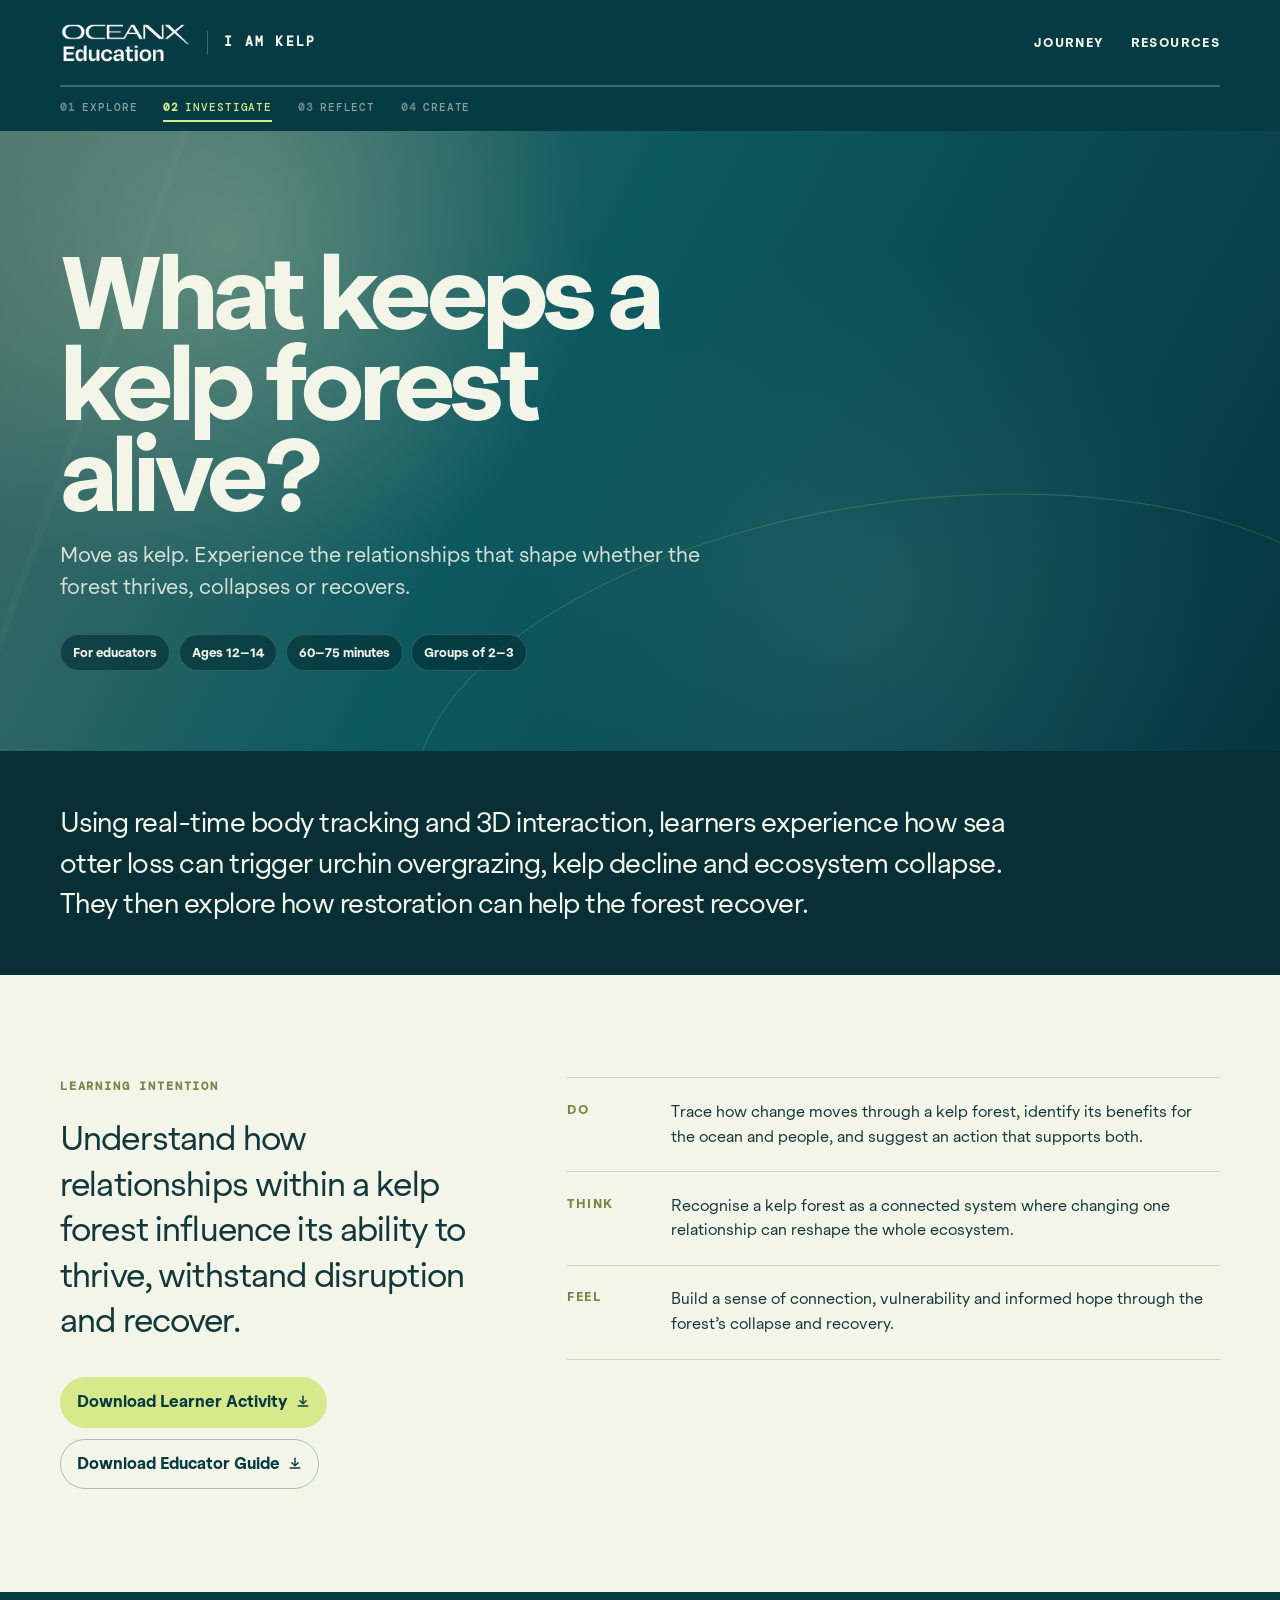
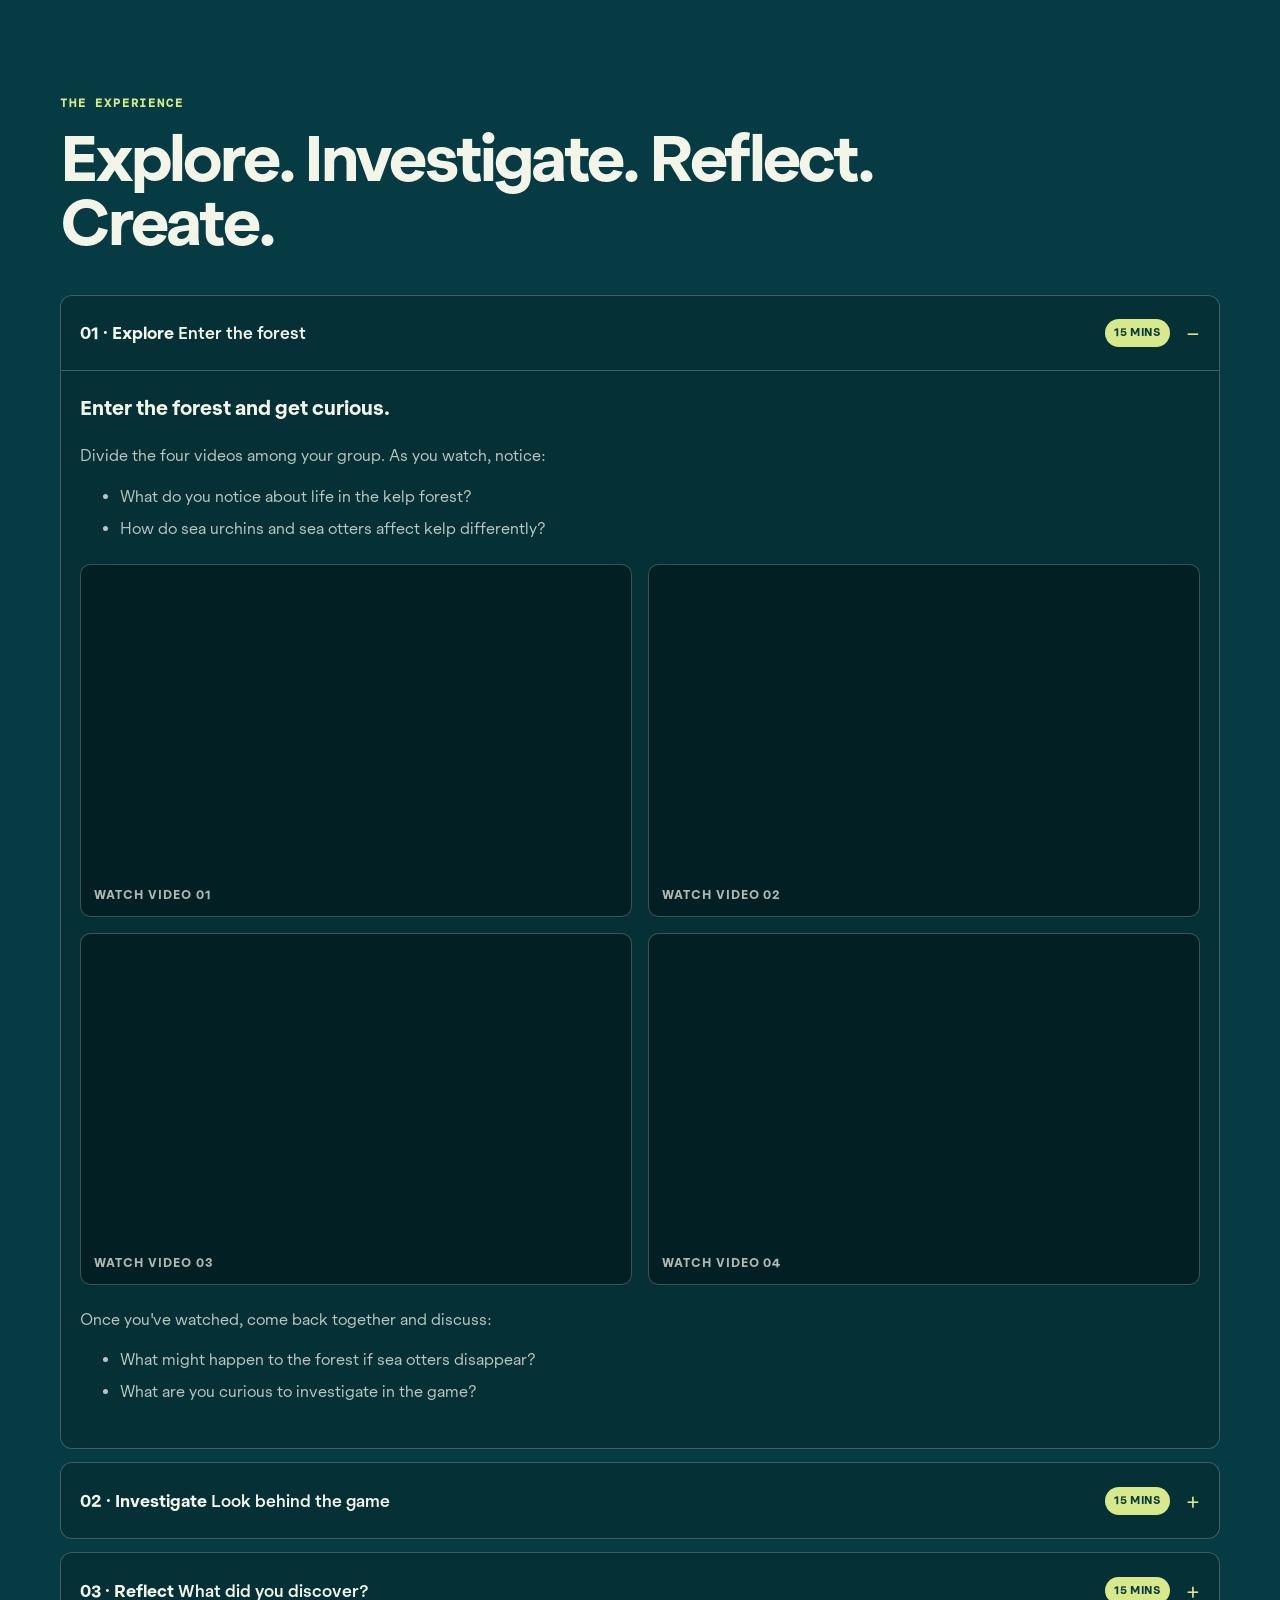
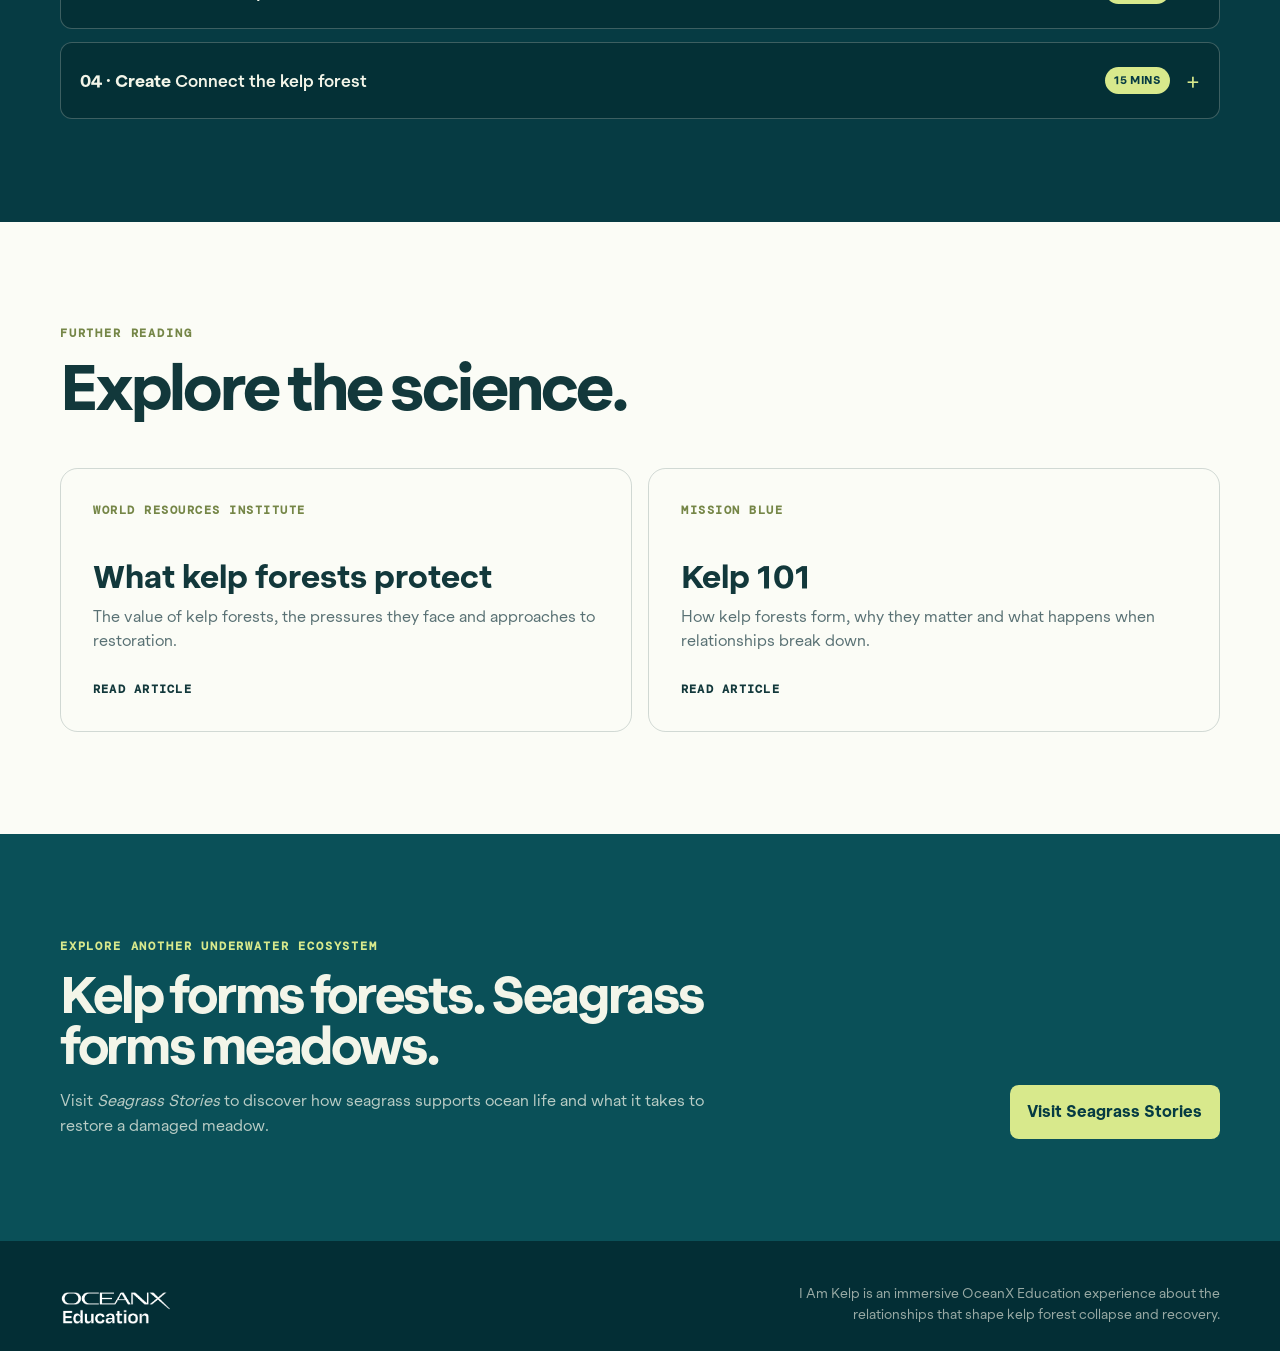
==== commit 773f8421: "Remove educator feedback prompt" ====
--- a/index.html
+++ b/index.html
@@ -195,12 +195,6 @@
                         </div>
                     </details>
                 </div>
-                <aside class="feedback">
-                    <p class="section-kicker">Tried this with your class?</p>
-                    <p><b>Share what you observed:</b> Where did learners become curious? What connections did they
-                        make? What did their final ideas reveal about their understanding? What would strengthen the
-                        experience?</p>
-                </aside>
             </div>
         </section>
         <section class="resources" id="resources">
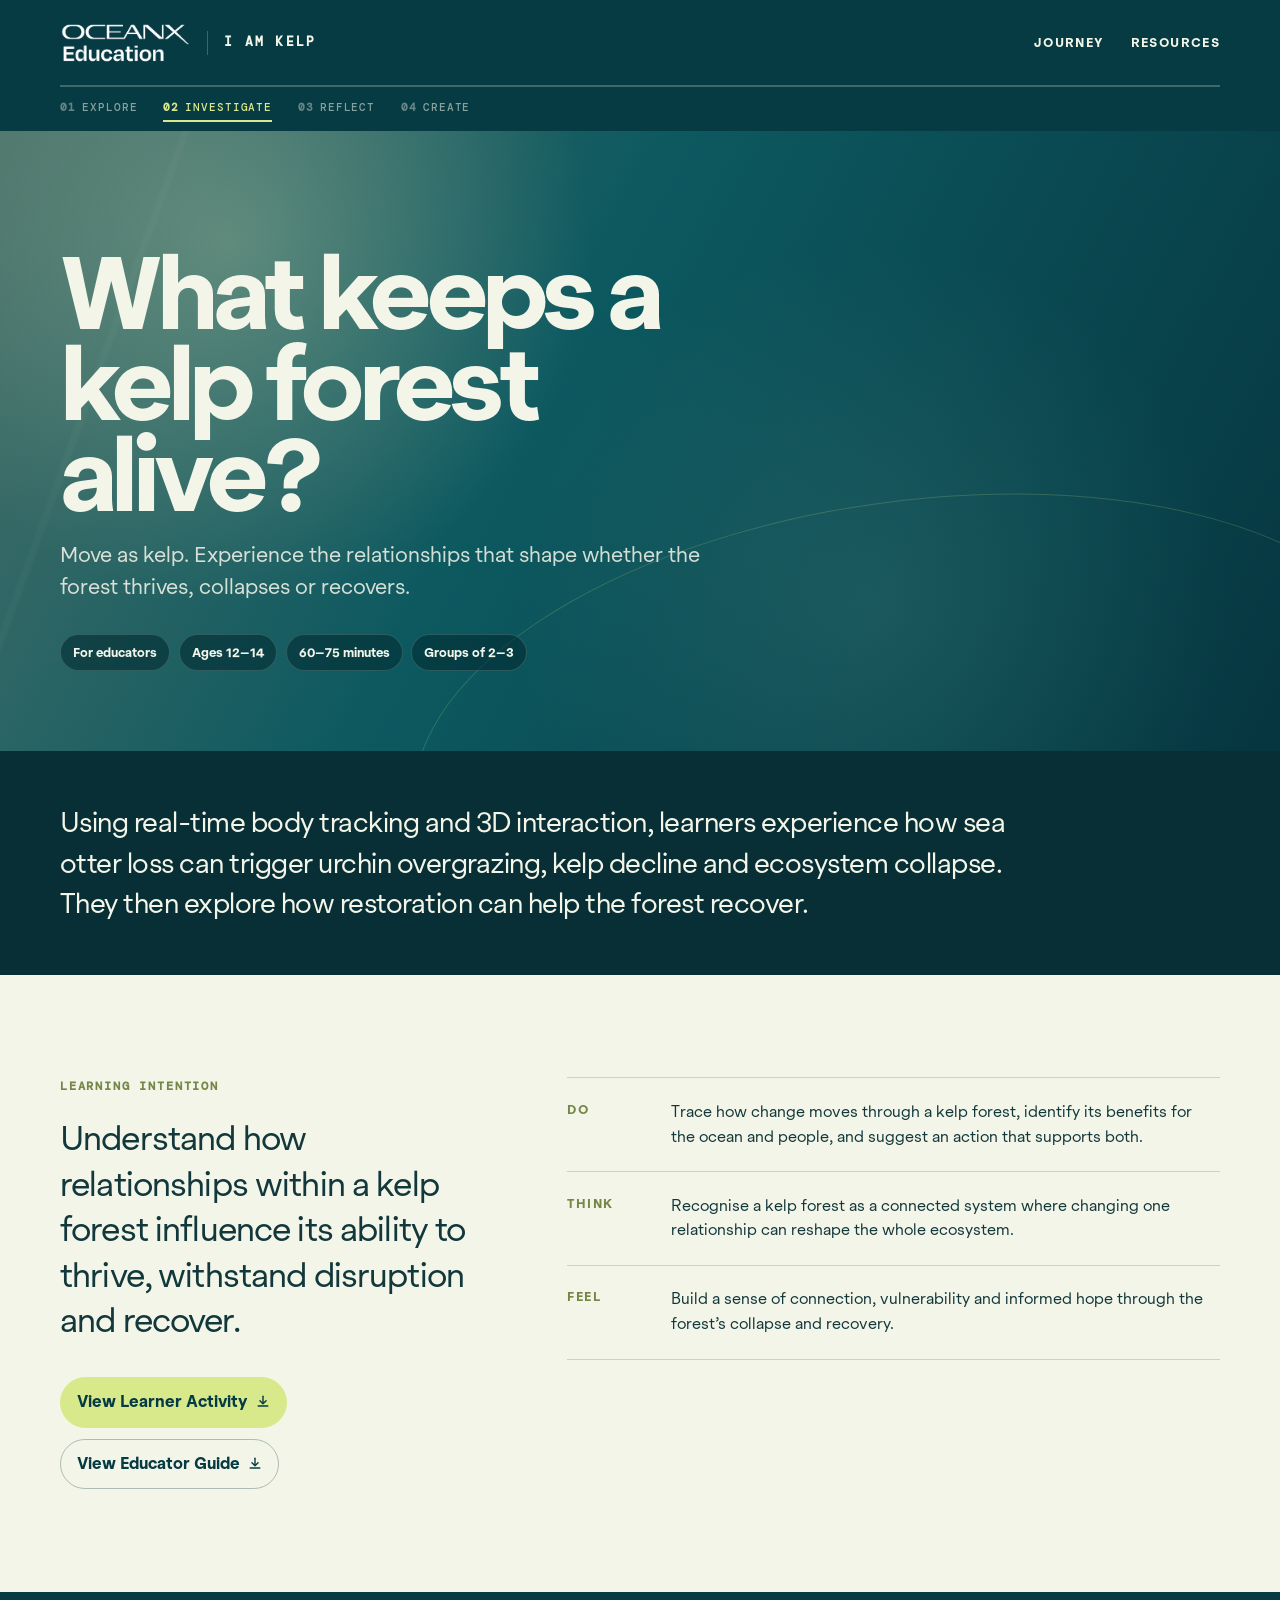
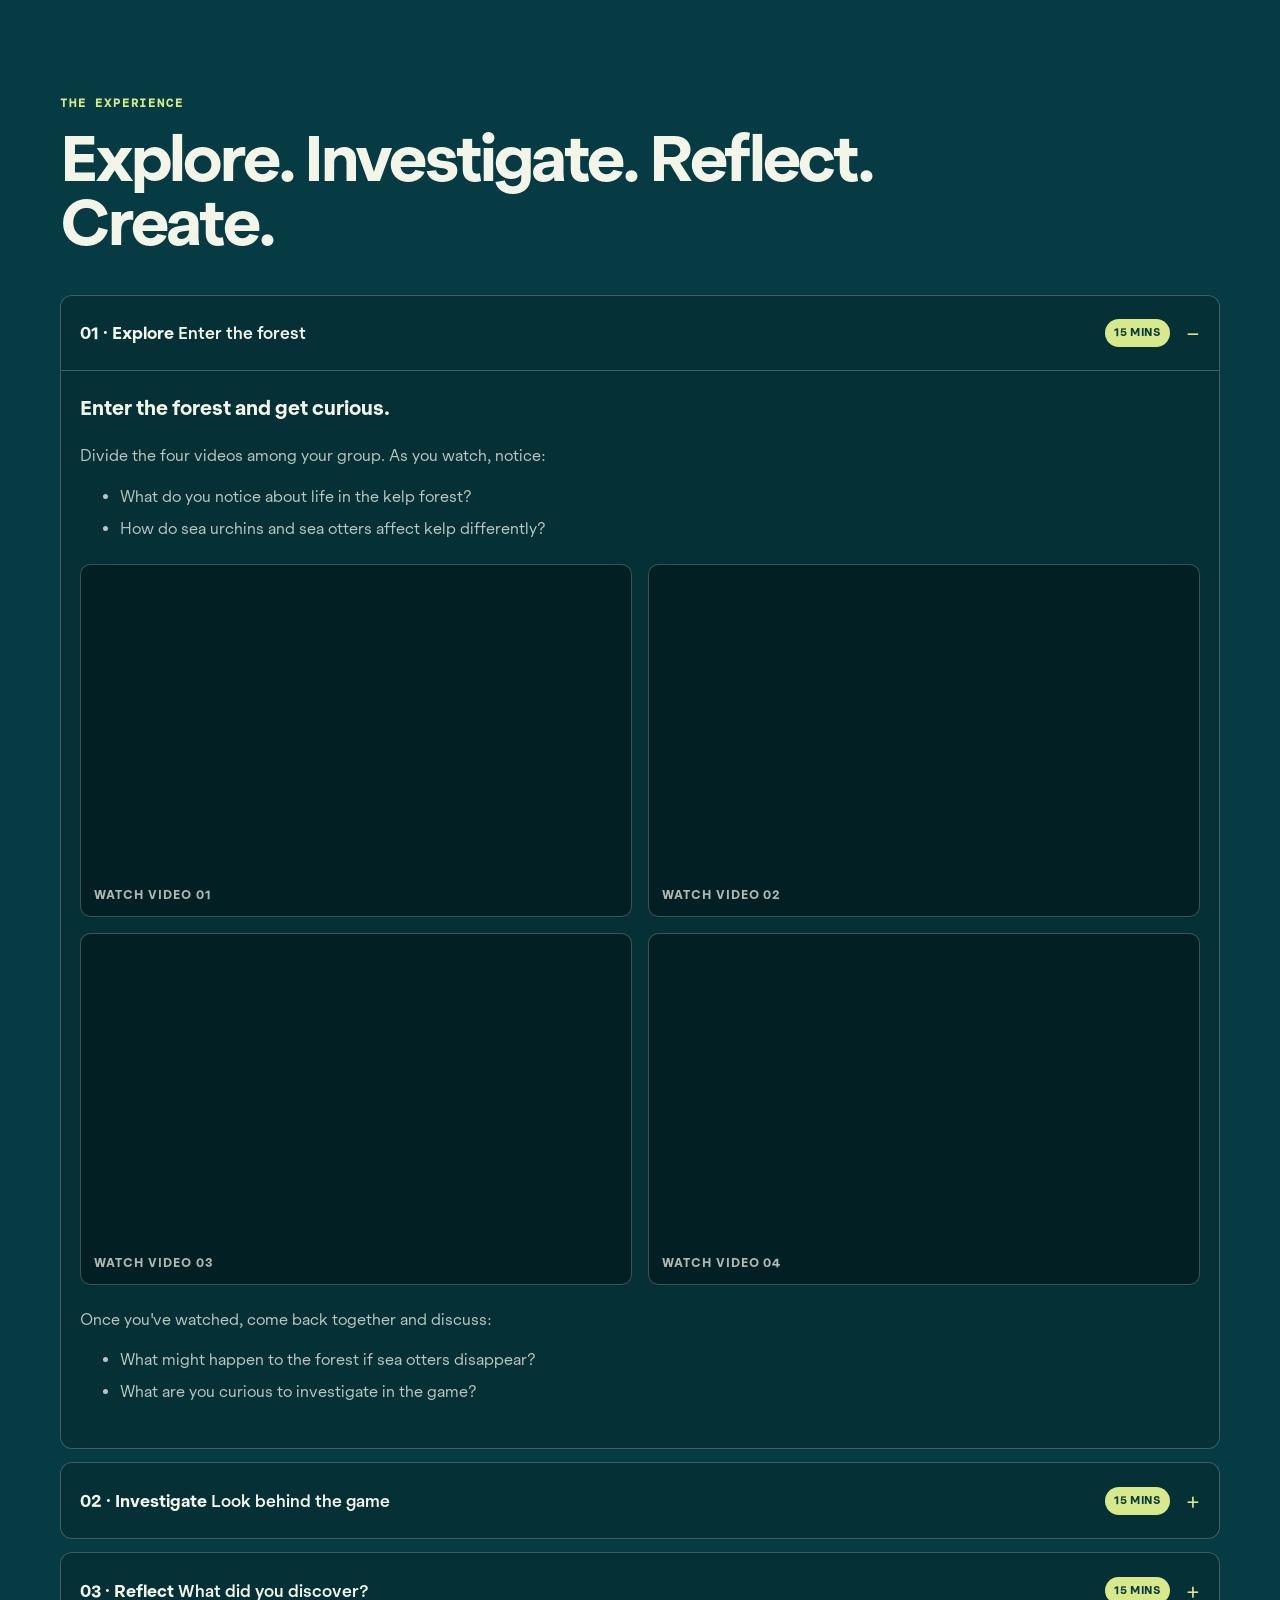
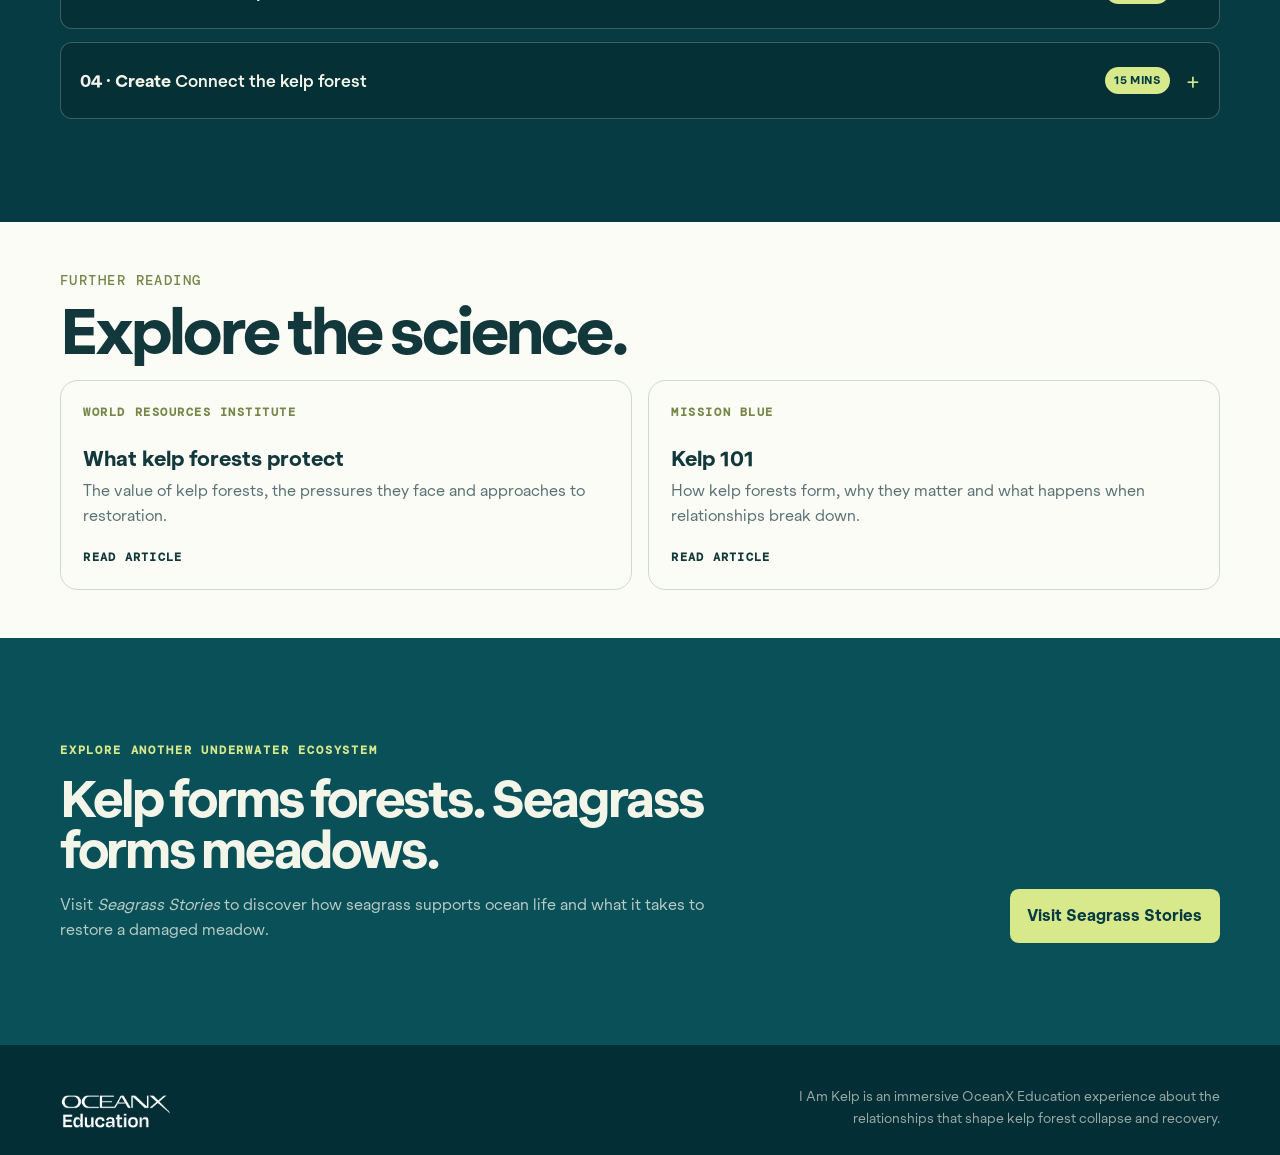
==== commit 6130d7f6: "Compact resource cards and update view labels" ====
--- a/index.html
+++ b/index.html
@@ -55,13 +55,13 @@
                     <p class="section-kicker">Learning intention</p>
                     <p class="intention-statement">Understand how relationships within a kelp forest influence its
                         ability to thrive, withstand disruption and recover.</p>
-                    <div class="downloads"><a href="iamkelp-learner-activity.html">Download Learner Activity<svg
+                    <div class="downloads"><a href="iamkelp-learner-activity.html">View Learner Activity<svg
                                 class="dl-icon" viewBox="0 0 16 16" fill="none" stroke="currentColor" stroke-width="1.6"
                                 stroke-linecap="round" stroke-linejoin="round" aria-hidden="true">
                                 <path d="M8 1.5v8" />
                                 <path d="M4.5 6.5L8 10l3.5-3.5" />
                                 <path d="M2.5 12.5h11" />
-                            </svg></a><a href="iamkelp-educator-guide.html">Download Educator Guide<svg class="dl-icon"
+                            </svg></a><a href="iamkelp-educator-guide.html">View Educator Guide<svg class="dl-icon"
                                 viewBox="0 0 16 16" fill="none" stroke="currentColor" stroke-width="1.6"
                                 stroke-linecap="round" stroke-linejoin="round" aria-hidden="true">
                                 <path d="M8 1.5v8" />
@@ -199,8 +199,8 @@
         </section>
         <section class="resources" id="resources">
             <div class="shell">
-                <p class="section-kicker">Further reading</p>
-                <h2>Explore the science.</h2>
+                <h2>Further reading</h2>
+                <p class="resources-title">Explore the science.</p>
                 <div class="resource-grid"><a class="resource-card"
                         href="https://www.wri.org/insights/what-kelp-forests-protect" target="_blank"
                         rel="noopener"><span class="resource-type">World Resources Institute</span>
--- a/styles.css
+++ b/styles.css
@@ -15,7 +15,7 @@
             --mono: "DM Mono", "SFMono-Regular", monospace
         }.page-index *{
             box-sizing: border-box
-        }html.page-index{
+        }html{
             scroll-behavior: smooth
         }body.page-index{
             margin: 0;
@@ -409,17 +409,32 @@
         }.page-index .feedback p:last-child{
             margin-bottom: 0;
             color: rgba(243, 245, 233, .76)
+        }.page-index .resources{
+            padding-block: clamp(2rem, 4vw, 3rem)
+        }.page-index .resources h2{
+            font: .9rem/1.4 var(--mono);
+            text-transform: uppercase;
+            letter-spacing: .1em;
+            color: var(--kelp);
+            margin: 0 0 10px
+        }.page-index .resources-title{
+            max-width: 850px;
+            margin: 0;
+            font-weight: 700;
+            font-size: clamp(2.15rem, 5vw, 4.2rem);
+            line-height: 1;
+            letter-spacing: -.045em
         }.page-index .resource-grid{
-            margin-top: 3rem;
+            margin-top: 1rem;
             display: grid;
             grid-template-columns: repeat(2, 1fr);
             gap: 1rem
         }.page-index .resource-card{
-            min-height: 245px;
+            min-height: 190px;
             display: flex;
             flex-direction: column;
             justify-content: space-between;
-            padding: clamp(1.4rem, 3vw, 2rem);
+            padding: 1.4rem;
             border: 1px solid var(--line);
             border-radius: var(--radius);
             text-decoration: none;
@@ -437,14 +452,14 @@
             font-family: var(--mono)
         }.page-index .resource-card h3{
             max-width: 25ch;
-            margin: 2.5rem 0 .65rem;
-            font-size: clamp(1.45rem, 2.5vw, 2rem);
-            line-height: 1.08
+            margin: 1.6rem 0 .5rem;
+            font-size: 1.3rem;
+            line-height: 1.15
         }.page-index .resource-card p{
             margin: 0;
             color: var(--muted)
         }.page-index .resource-action{
-            margin-top: 1.6rem;
+            margin-top: 1.2rem;
             font-size: .78rem;
             font-weight: 800;
             letter-spacing: .1em;
@@ -588,7 +603,7 @@
             }.page-index #journey, .page-index #step-1, .page-index #step-2, .page-index #step-3, .page-index #step-4, .page-index #resources{
                 scroll-margin-top: 6.75rem
             }
-        }@media(prefers-reduced-motion:reduce){html.page-index{
+        }@media(prefers-reduced-motion:reduce){html{
                 scroll-behavior: auto
             }.page-index .resource-card{
                 transition: none
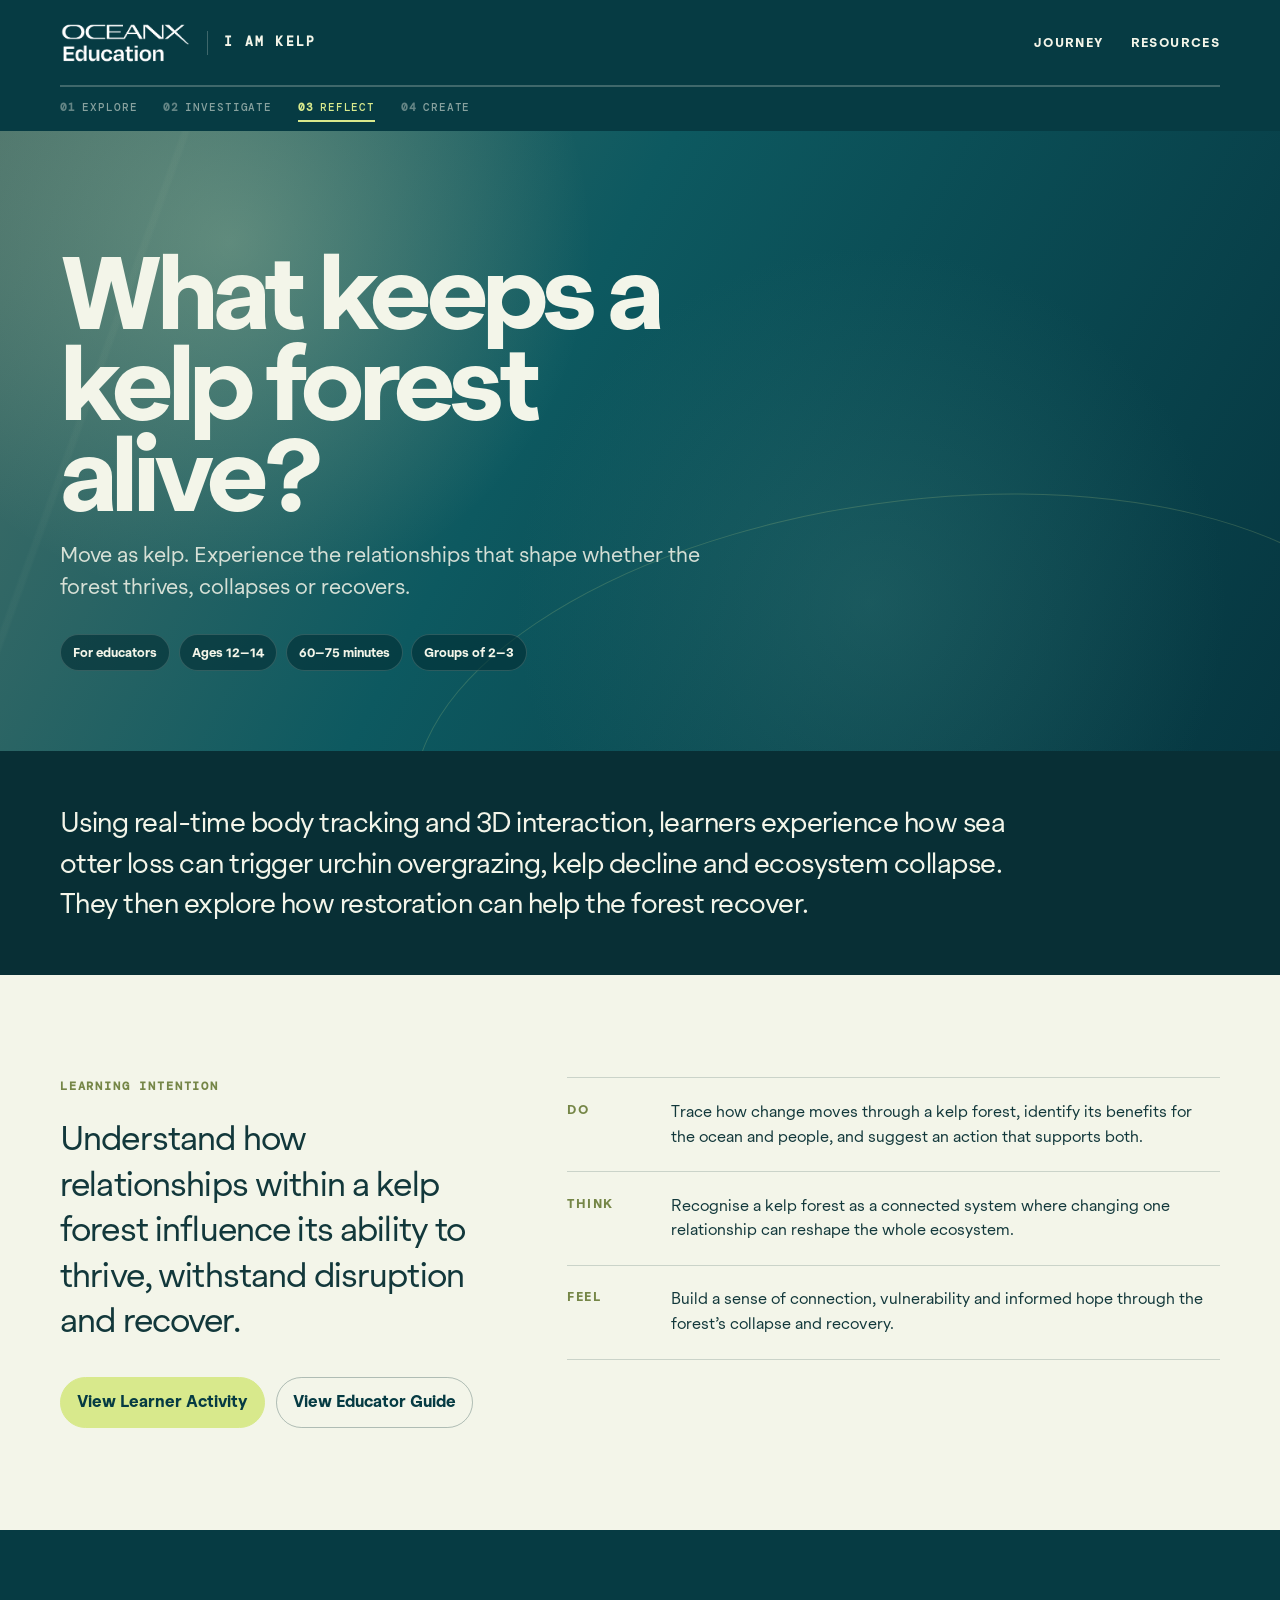
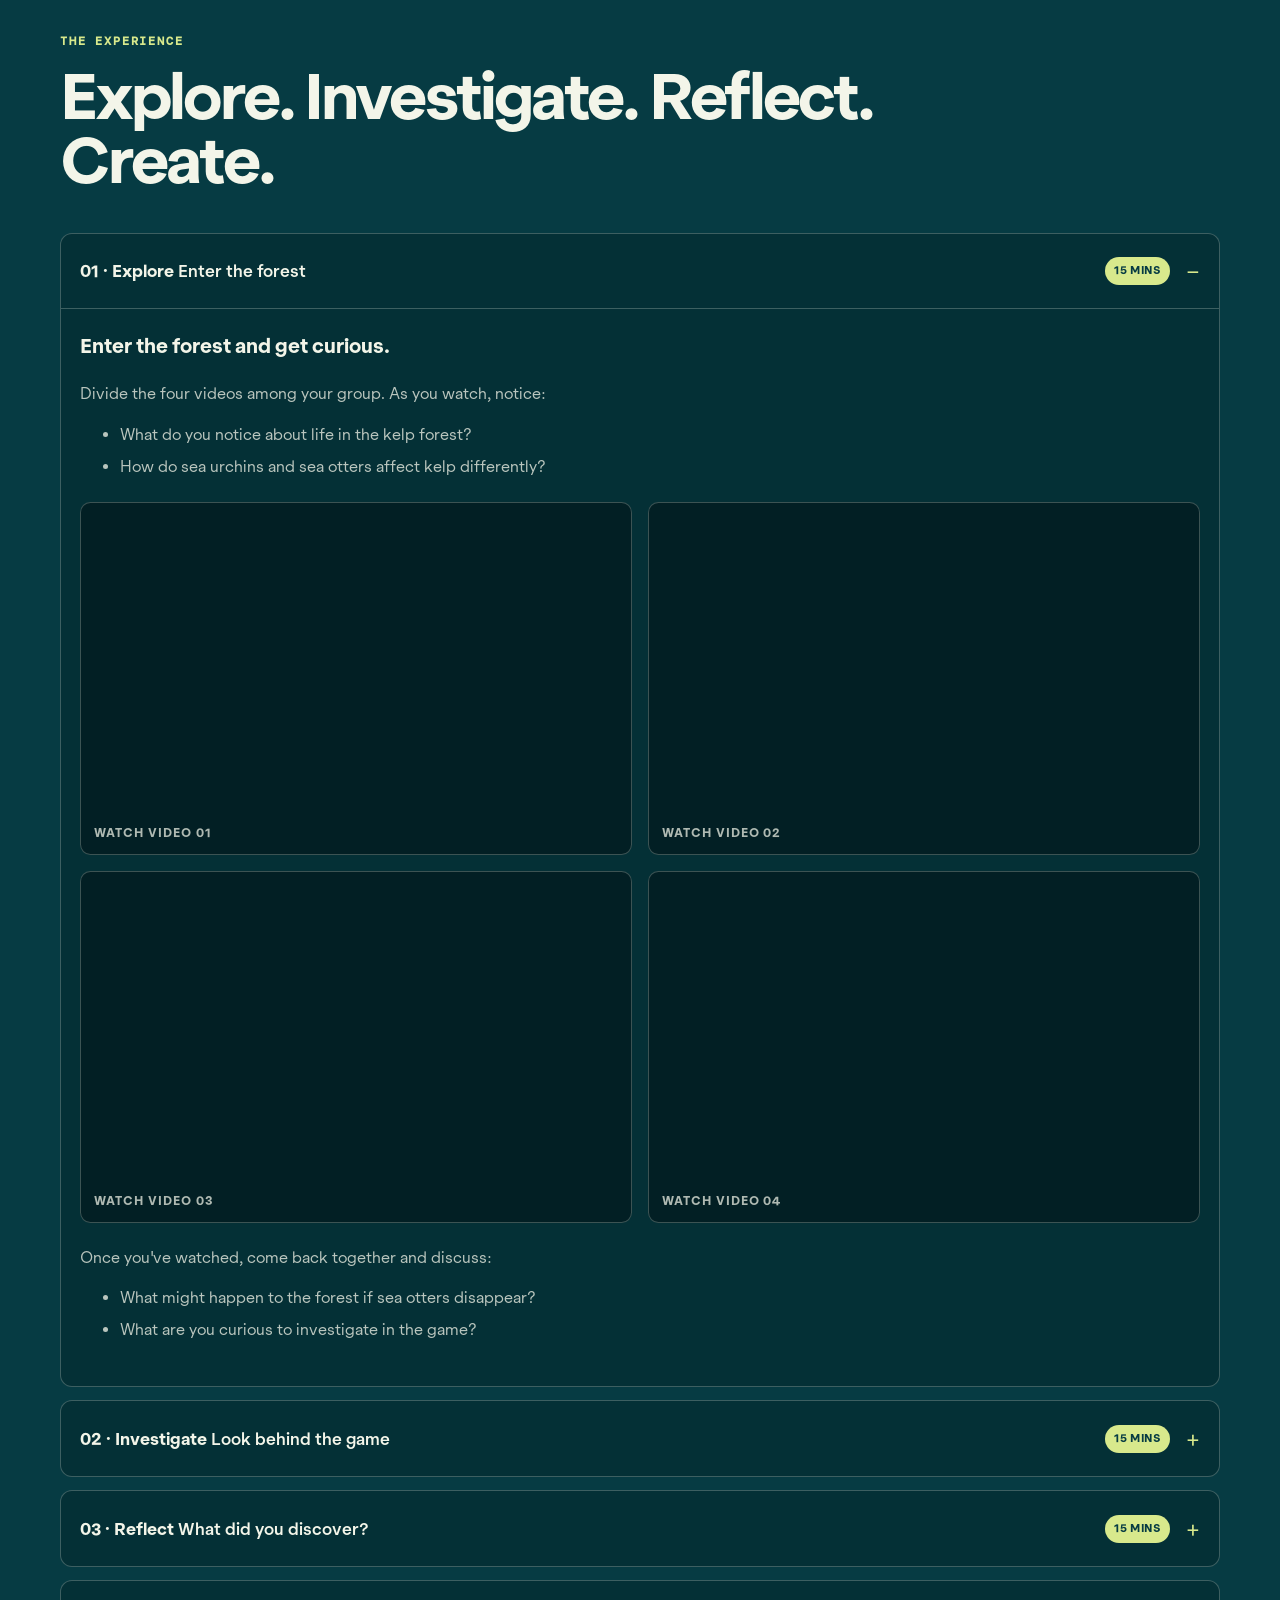
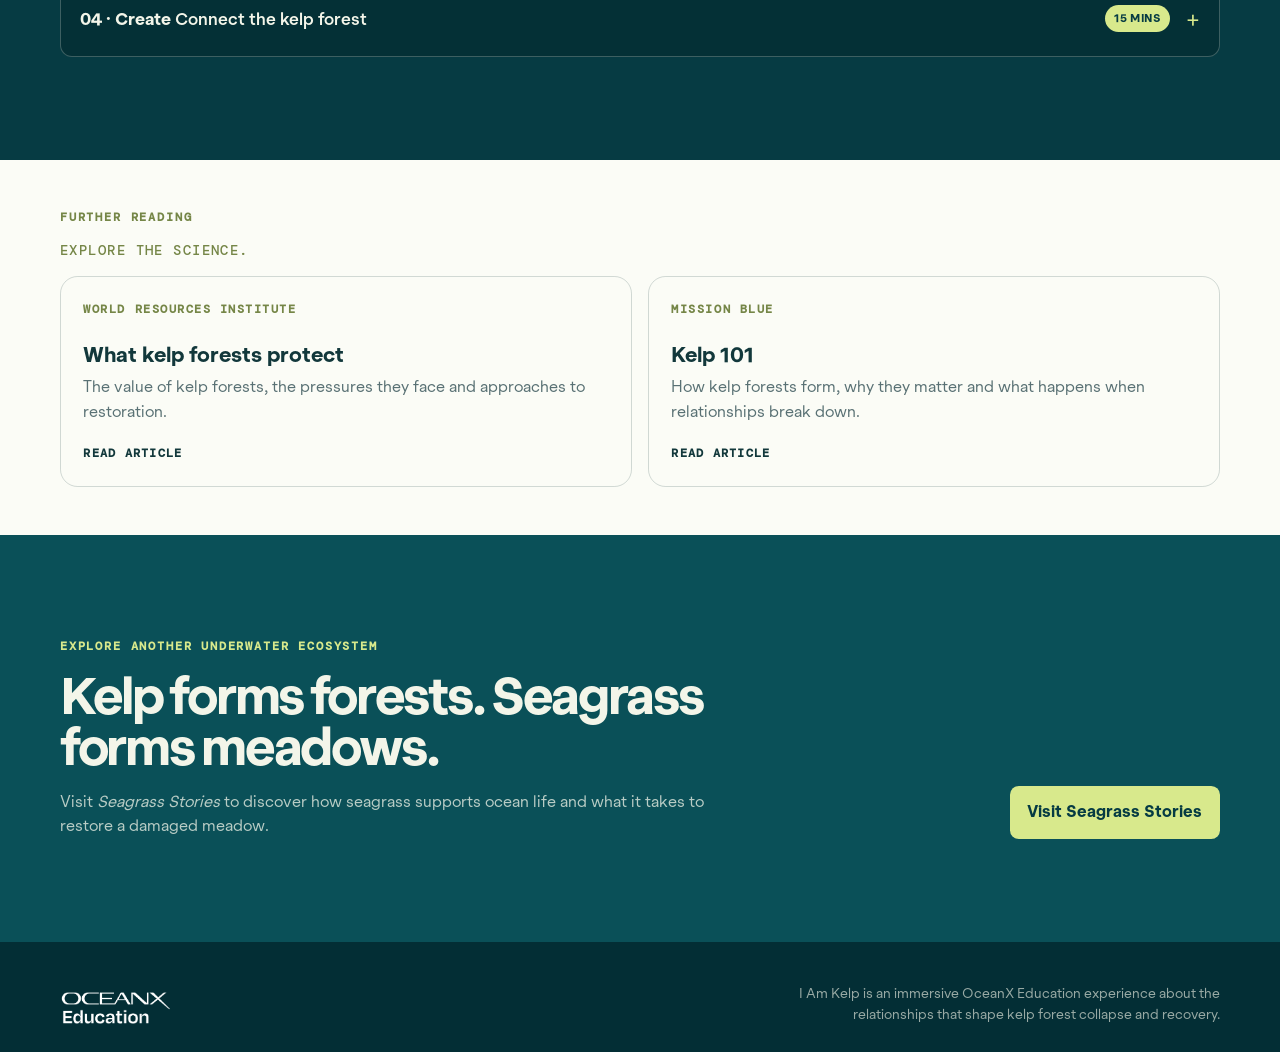
==== commit 6e03f55a: "Simplify view links and section heading" ====
--- a/index.html
+++ b/index.html
@@ -55,19 +55,7 @@
                     <p class="section-kicker">Learning intention</p>
                     <p class="intention-statement">Understand how relationships within a kelp forest influence its
                         ability to thrive, withstand disruption and recover.</p>
-                    <div class="downloads"><a href="iamkelp-learner-activity.html">View Learner Activity<svg
-                                class="dl-icon" viewBox="0 0 16 16" fill="none" stroke="currentColor" stroke-width="1.6"
-                                stroke-linecap="round" stroke-linejoin="round" aria-hidden="true">
-                                <path d="M8 1.5v8" />
-                                <path d="M4.5 6.5L8 10l3.5-3.5" />
-                                <path d="M2.5 12.5h11" />
-                            </svg></a><a href="iamkelp-educator-guide.html">View Educator Guide<svg class="dl-icon"
-                                viewBox="0 0 16 16" fill="none" stroke="currentColor" stroke-width="1.6"
-                                stroke-linecap="round" stroke-linejoin="round" aria-hidden="true">
-                                <path d="M8 1.5v8" />
-                                <path d="M4.5 6.5L8 10l3.5-3.5" />
-                                <path d="M2.5 12.5h11" />
-                            </svg></a></div>
+                    <div class="downloads"><a href="iamkelp-learner-activity.html">View Learner Activity</a><a href="iamkelp-educator-guide.html">View Educator Guide</a></div>
                 </div>
                 <div class="outcomes" aria-label="Learning outcomes">
                     <div class="outcome"><b>Do</b>
@@ -199,8 +187,8 @@
         </section>
         <section class="resources" id="resources">
             <div class="shell">
-                <h2>Further reading</h2>
-                <p class="resources-title">Explore the science.</p>
+                <p class="section-kicker">Further reading</p>
+                <h2>Explore the science.</h2>
                 <div class="resource-grid"><a class="resource-card"
                         href="https://www.wri.org/insights/what-kelp-forests-protect" target="_blank"
                         rel="noopener"><span class="resource-type">World Resources Institute</span>
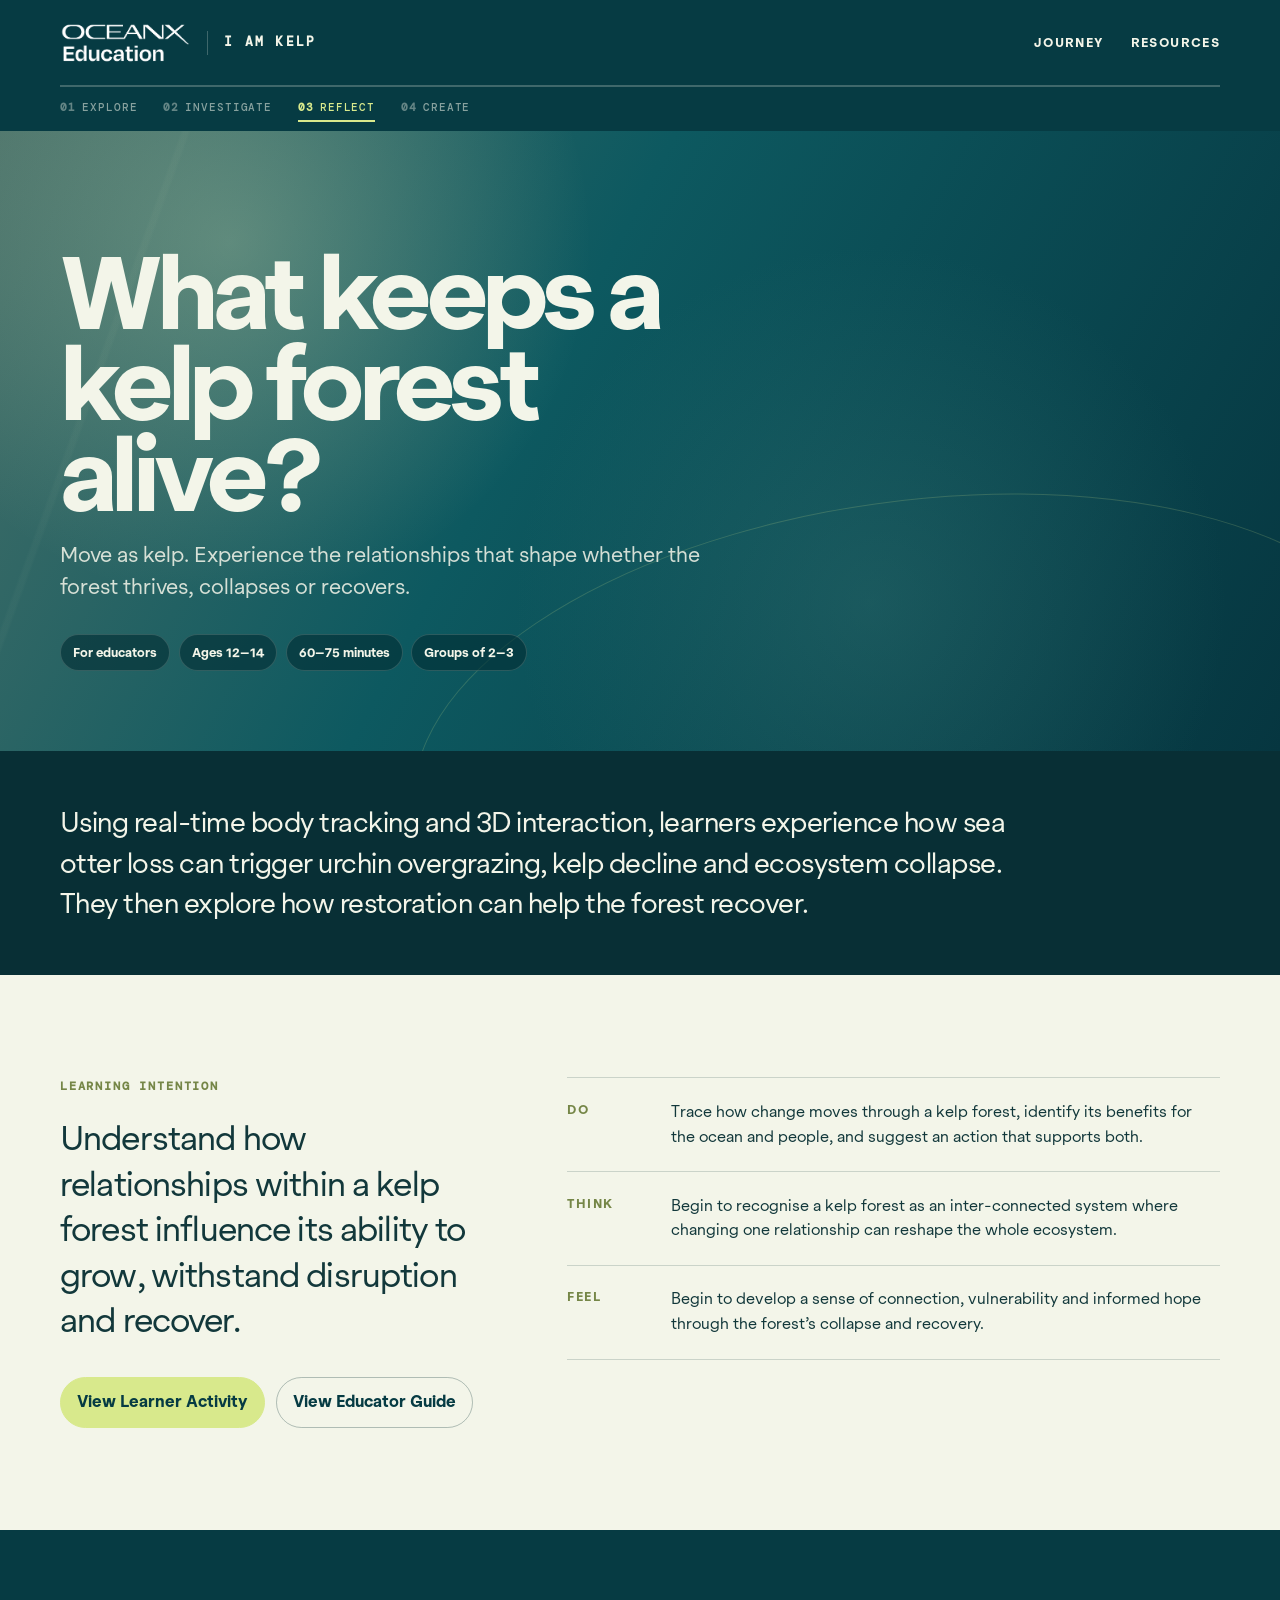
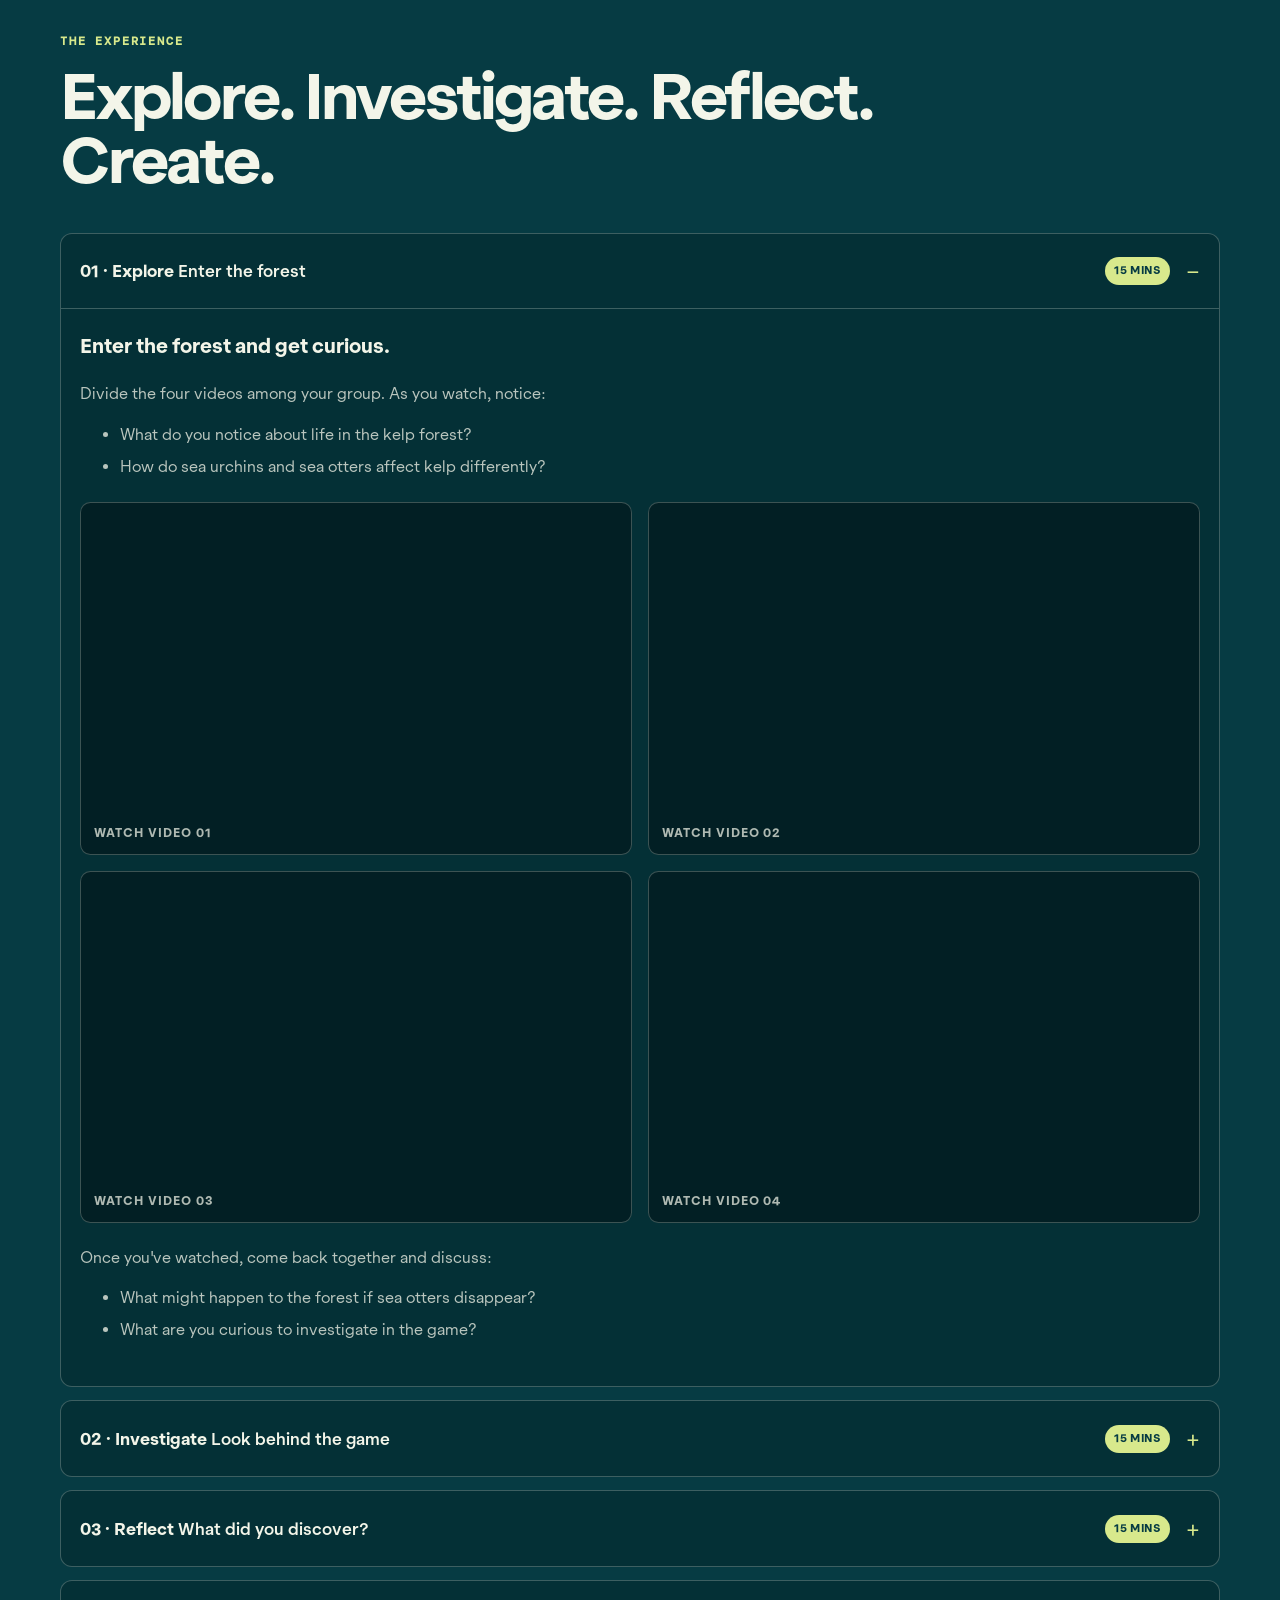
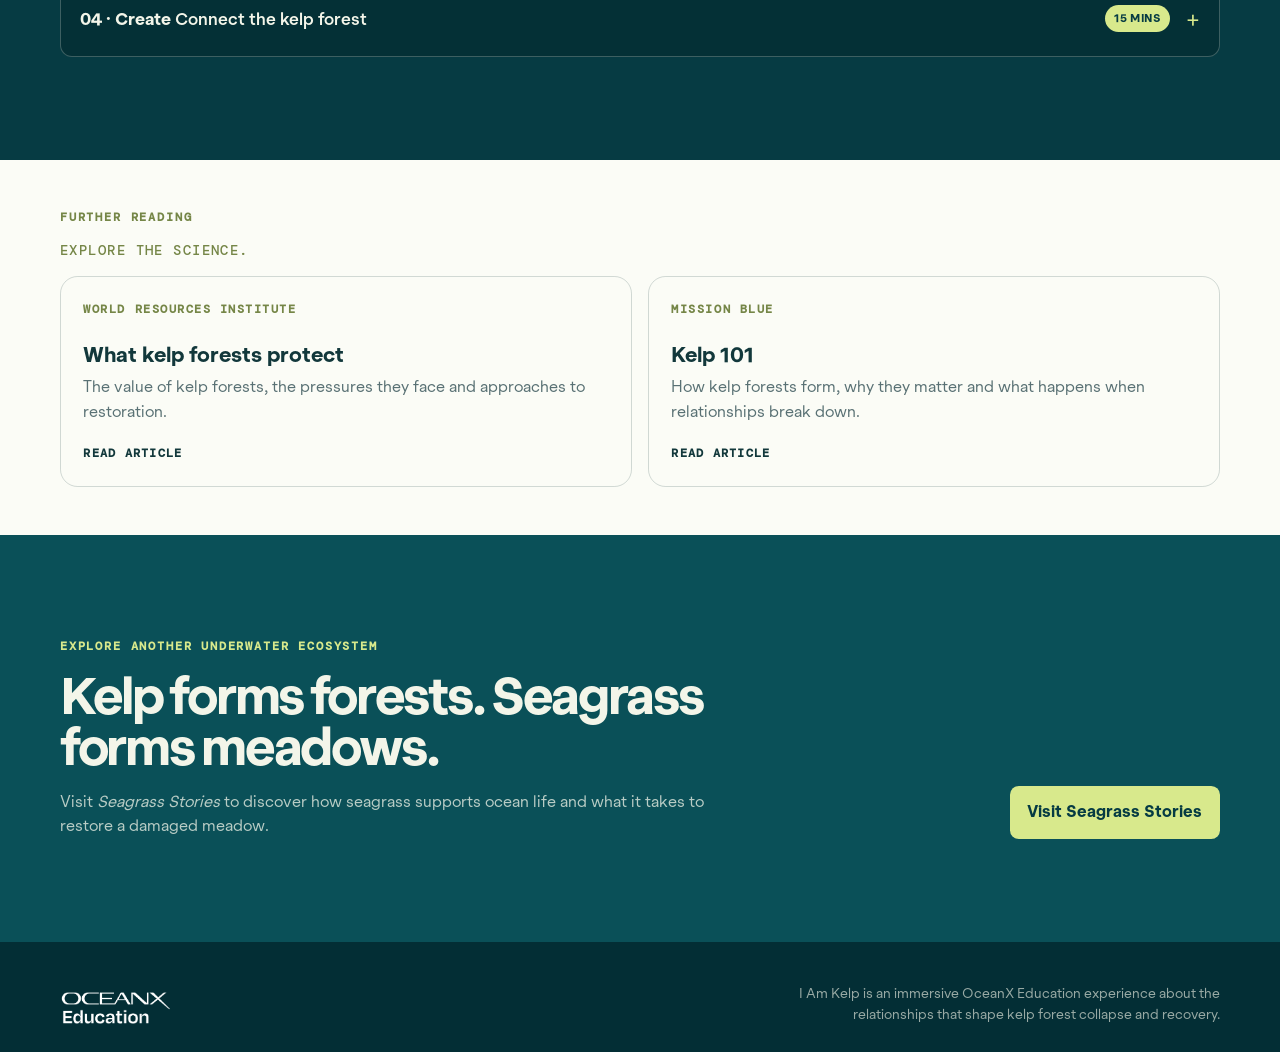
==== commit 96371ce2: "Refine learning outcomes" ====
--- a/index.html
+++ b/index.html
@@ -54,7 +54,7 @@
                 <div>
                     <p class="section-kicker">Learning intention</p>
                     <p class="intention-statement">Understand how relationships within a kelp forest influence its
-                        ability to thrive, withstand disruption and recover.</p>
+                        ability to grow, withstand disruption and recover.</p>
                     <div class="downloads"><a href="iamkelp-learner-activity.html">View Learner Activity</a><a href="iamkelp-educator-guide.html">View Educator Guide</a></div>
                 </div>
                 <div class="outcomes" aria-label="Learning outcomes">
@@ -63,11 +63,11 @@
                             and suggest an action that supports both.</p>
                     </div>
                     <div class="outcome"><b>Think</b>
-                        <p>Recognise a kelp forest as a connected system where changing one relationship can reshape the
+                        <p>Begin to recognise a kelp forest as an inter-connected system where changing one relationship can reshape the
                             whole ecosystem.</p>
                     </div>
                     <div class="outcome"><b>Feel</b>
-                        <p>Build a sense of connection, vulnerability and informed hope through the forest’s collapse
+                        <p>Begin to develop a sense of connection, vulnerability and informed hope through the forest’s collapse
                             and recovery.</p>
                     </div>
                 </div>
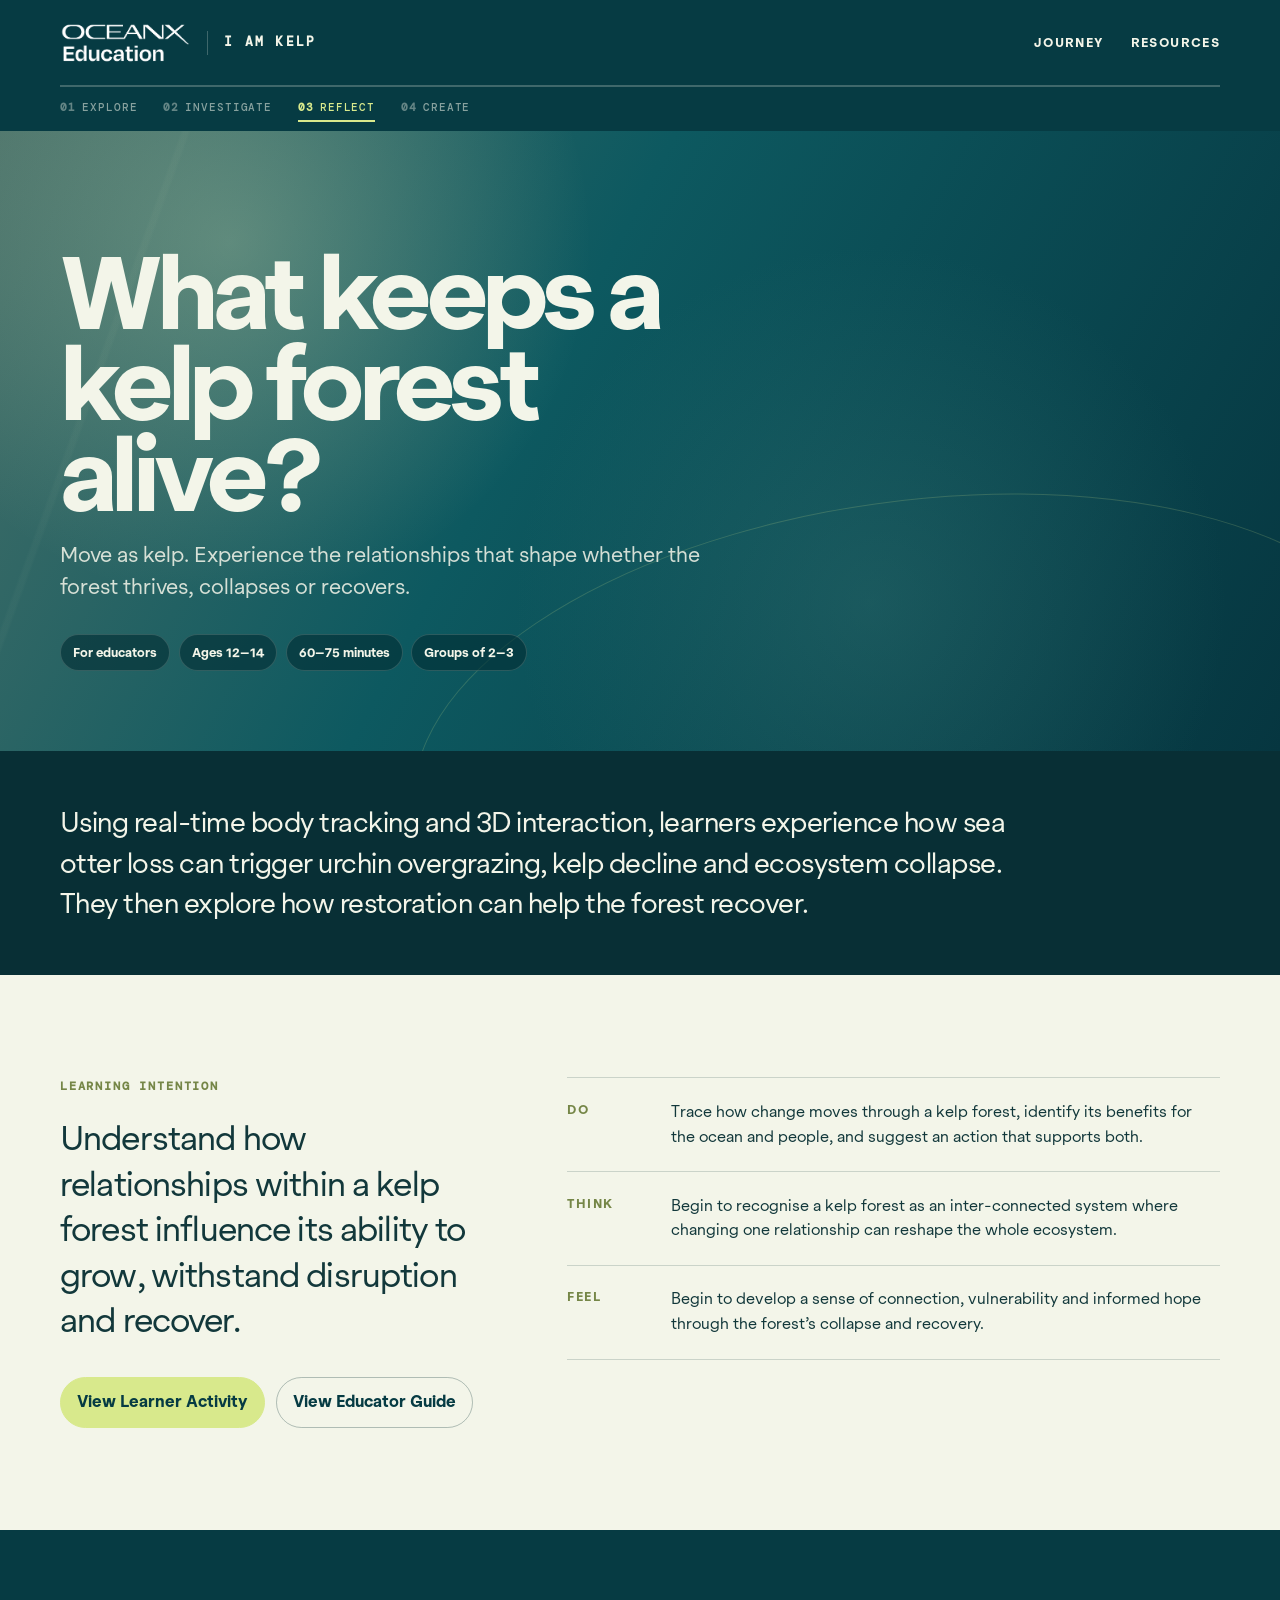
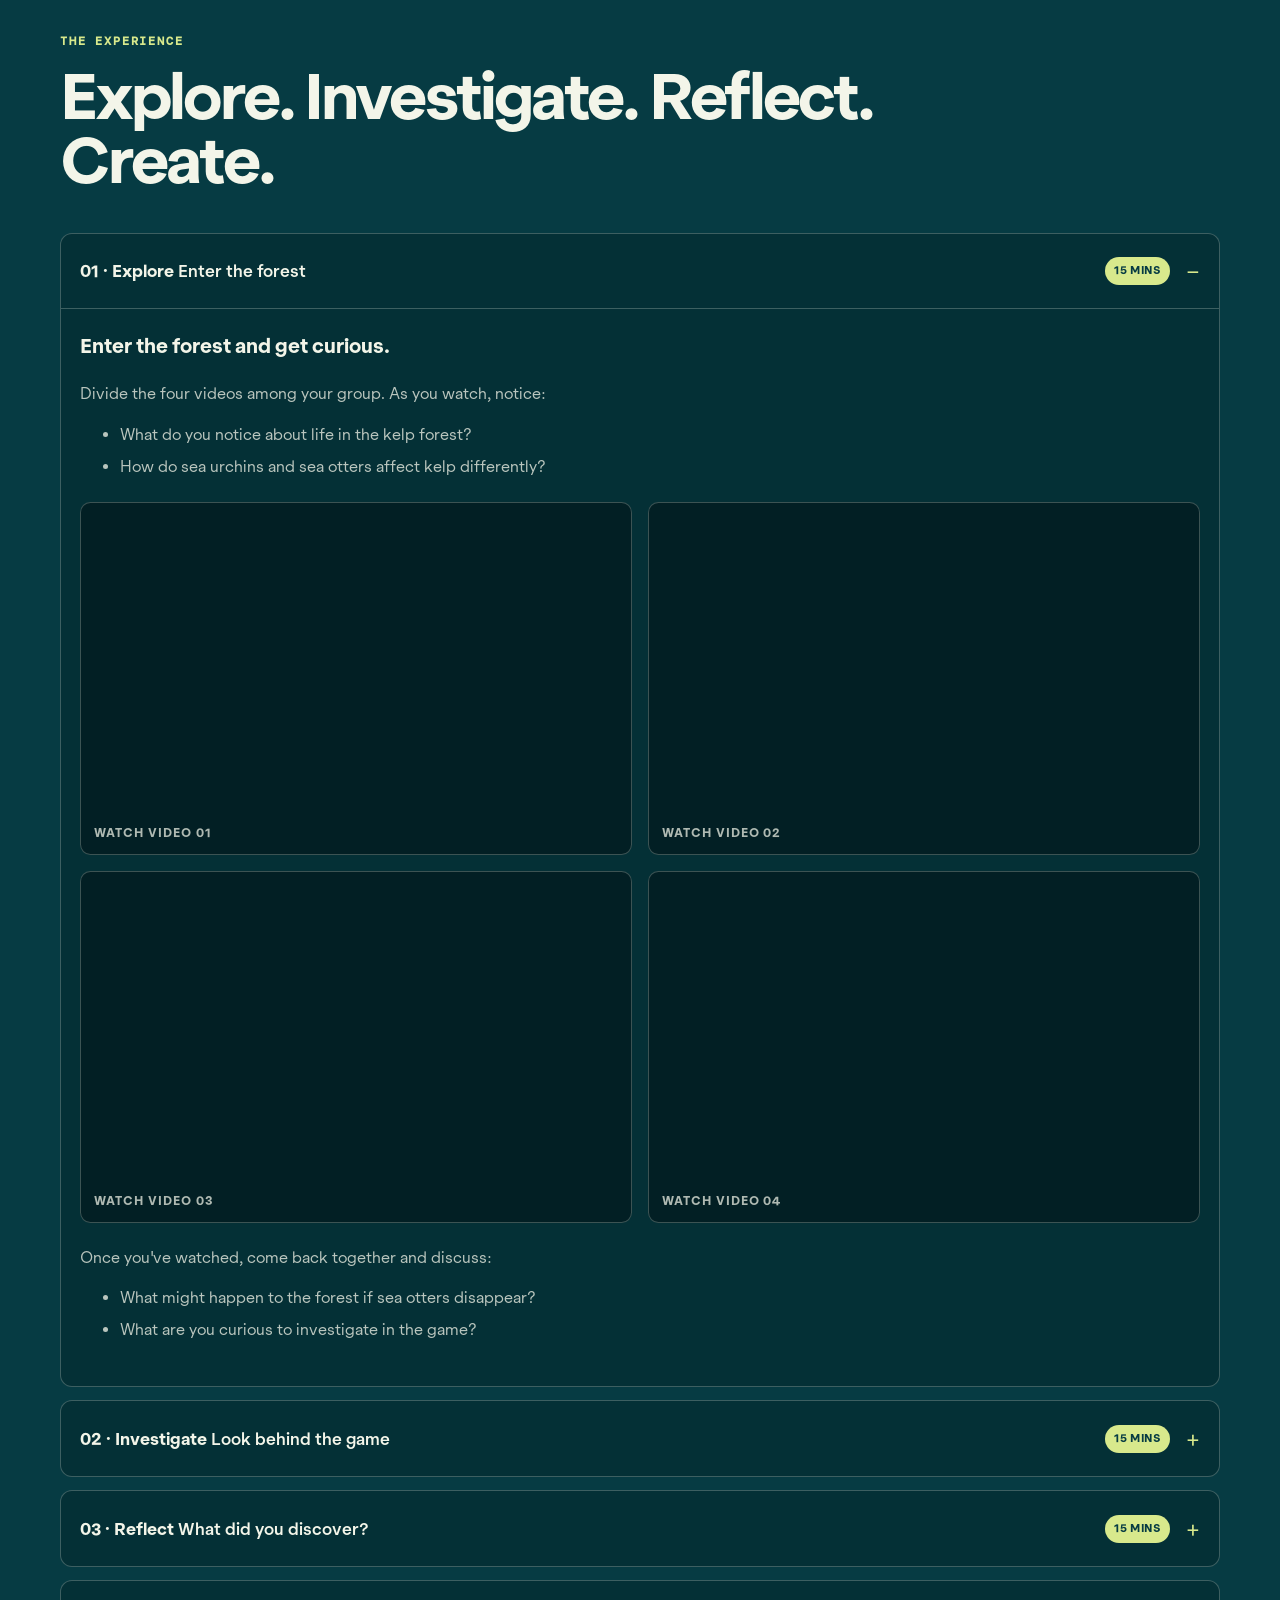
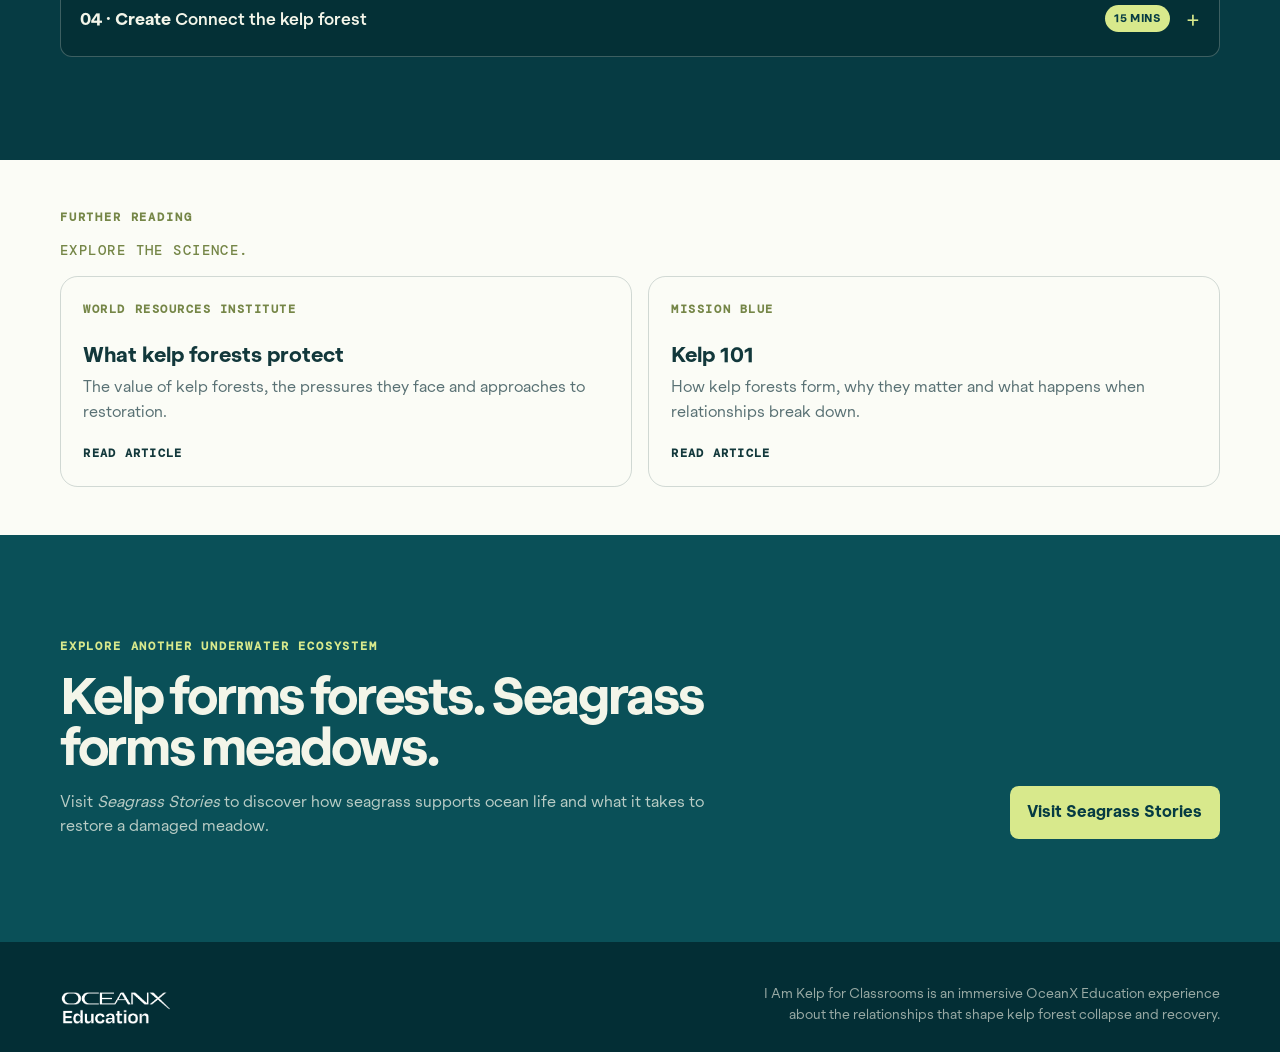
==== commit 0337c83d: "Update classroom experience copy" ====
--- a/index.html
+++ b/index.html
@@ -9,8 +9,8 @@
     <title>I Am Kelp | Learning Journey</title>
     <link rel="icon" type="image/svg+xml"
         href="data:image/svg+xml,%3Csvg xmlns='http://www.w3.org/2000/svg' viewBox='0 0 64 64'%3E%3Crect width='64' height='64' rx='14' fill='%23073f47'/%3E%3Cpath d='M31 54c-2-13-1-28 10-44 3 12 0 23-7 31 7-4 12-10 16-18 1 13-5 24-19 31Z' fill='%23d7e98c'/%3E%3Cpath d='M31 54c3-16 8-29 14-38' fill='none' stroke='%23f2f4e8' stroke-width='2.2' stroke-linecap='round'/%3E%3C/svg%3E">
-            <link rel="stylesheet" href="main.css">
-        <link rel="stylesheet" href="styles.css">
+    <link rel="stylesheet" href="main.css">
+    <link rel="stylesheet" href="styles.css">
 </head>
 
 <body class="page-index page-index">
@@ -55,7 +55,8 @@
                     <p class="section-kicker">Learning intention</p>
                     <p class="intention-statement">Understand how relationships within a kelp forest influence its
                         ability to grow, withstand disruption and recover.</p>
-                    <div class="downloads"><a href="iamkelp-learner-activity.html">View Learner Activity</a><a href="iamkelp-educator-guide.html">View Educator Guide</a></div>
+                    <div class="downloads"><a href="iamkelp-learner-activity.html">View Learner Activity</a><a
+                            href="iamkelp-educator-guide.html">View Educator Guide</a></div>
                 </div>
                 <div class="outcomes" aria-label="Learning outcomes">
                     <div class="outcome"><b>Do</b>
@@ -63,11 +64,13 @@
                             and suggest an action that supports both.</p>
                     </div>
                     <div class="outcome"><b>Think</b>
-                        <p>Begin to recognise a kelp forest as an inter-connected system where changing one relationship can reshape the
+                        <p>Begin to recognise a kelp forest as an inter-connected system where changing one relationship
+                            can reshape the
                             whole ecosystem.</p>
                     </div>
                     <div class="outcome"><b>Feel</b>
-                        <p>Begin to develop a sense of connection, vulnerability and informed hope through the forest’s collapse
+                        <p>Begin to develop a sense of connection, vulnerability and informed hope through the forest’s
+                            collapse
                             and recovery.</p>
                     </div>
                 </div>
@@ -224,7 +227,8 @@
     <footer>
         <div class="shell footer-inner"><img class="footer-logo" src="assets/logos/OceanX-Education-Logo-White.png"
                 alt="OceanX Education">
-            <p class="footer-copy">I Am Kelp is an immersive OceanX Education experience about the relationships that
+            <p class="footer-copy">I Am Kelp for Classrooms is an immersive OceanX Education experience about the
+                relationships that
                 shape kelp forest collapse and recovery.</p>
         </div>
     </footer>
@@ -242,10 +246,10 @@
                         if (!entry.isIntersecting) return;
                         var link = document.querySelector('.progress a[data-step="' + entry.target.id + '"]');
                         if (!link) return;
-                        links.forEach(function (a) {a.classList.remove('current');});
+                        links.forEach(function (a) { a.classList.remove('current'); });
                         link.classList.add('current');
                     });
-                }, {rootMargin: '-45% 0px -50% 0px', threshold: 0});
+                }, { rootMargin: '-45% 0px -50% 0px', threshold: 0 });
                 links.forEach(function (a) {
                     var el = document.getElementById(a.getAttribute('data-step'));
                     if (el) observer.observe(el);
